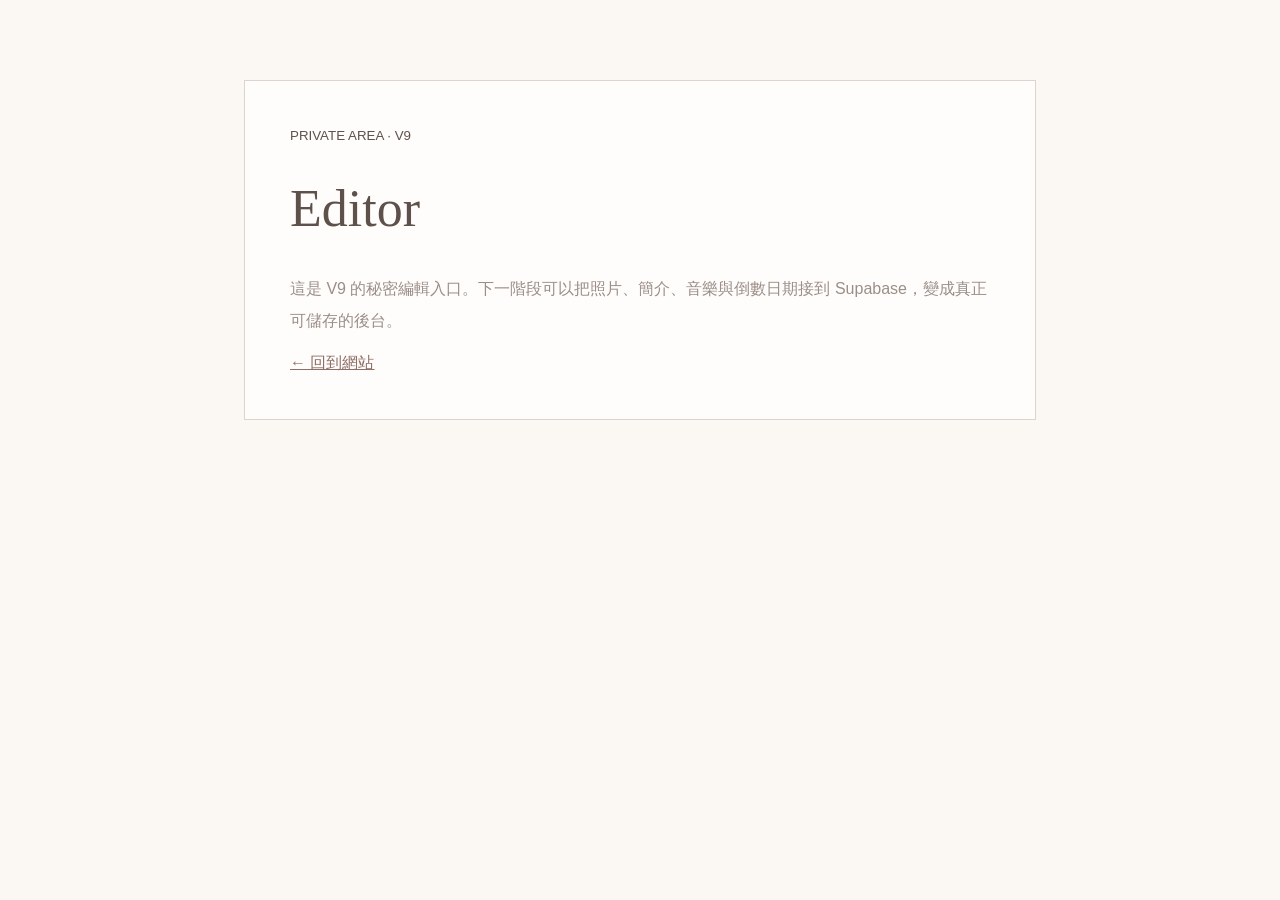
==== admin.html @ 293d7059 "Add files via upload" ====
<!doctype html><html lang="zh-Hant"><meta charset="utf-8"><meta name="viewport" content="width=device-width,initial-scale=1"><title>V9 Editor</title><style>body{margin:0;background:#fbf7f2;color:#5e514c;font-family:Arial,sans-serif}.box{max-width:700px;margin:80px auto;padding:45px;background:#fffdfb;border:1px solid #ded3cd}h1{font:400 52px Georgia}.muted{color:#9b8e88;line-height:2}a{color:#8f6f68}</style><div class="box"><small>PRIVATE AREA · V9</small><h1>Editor</h1><p class="muted">這是 V9 的秘密編輯入口。下一階段可以把照片、簡介、音樂與倒數日期接到 Supabase，變成真正可儲存的後台。</p><a href="index.html">← 回到網站</a></div></html>
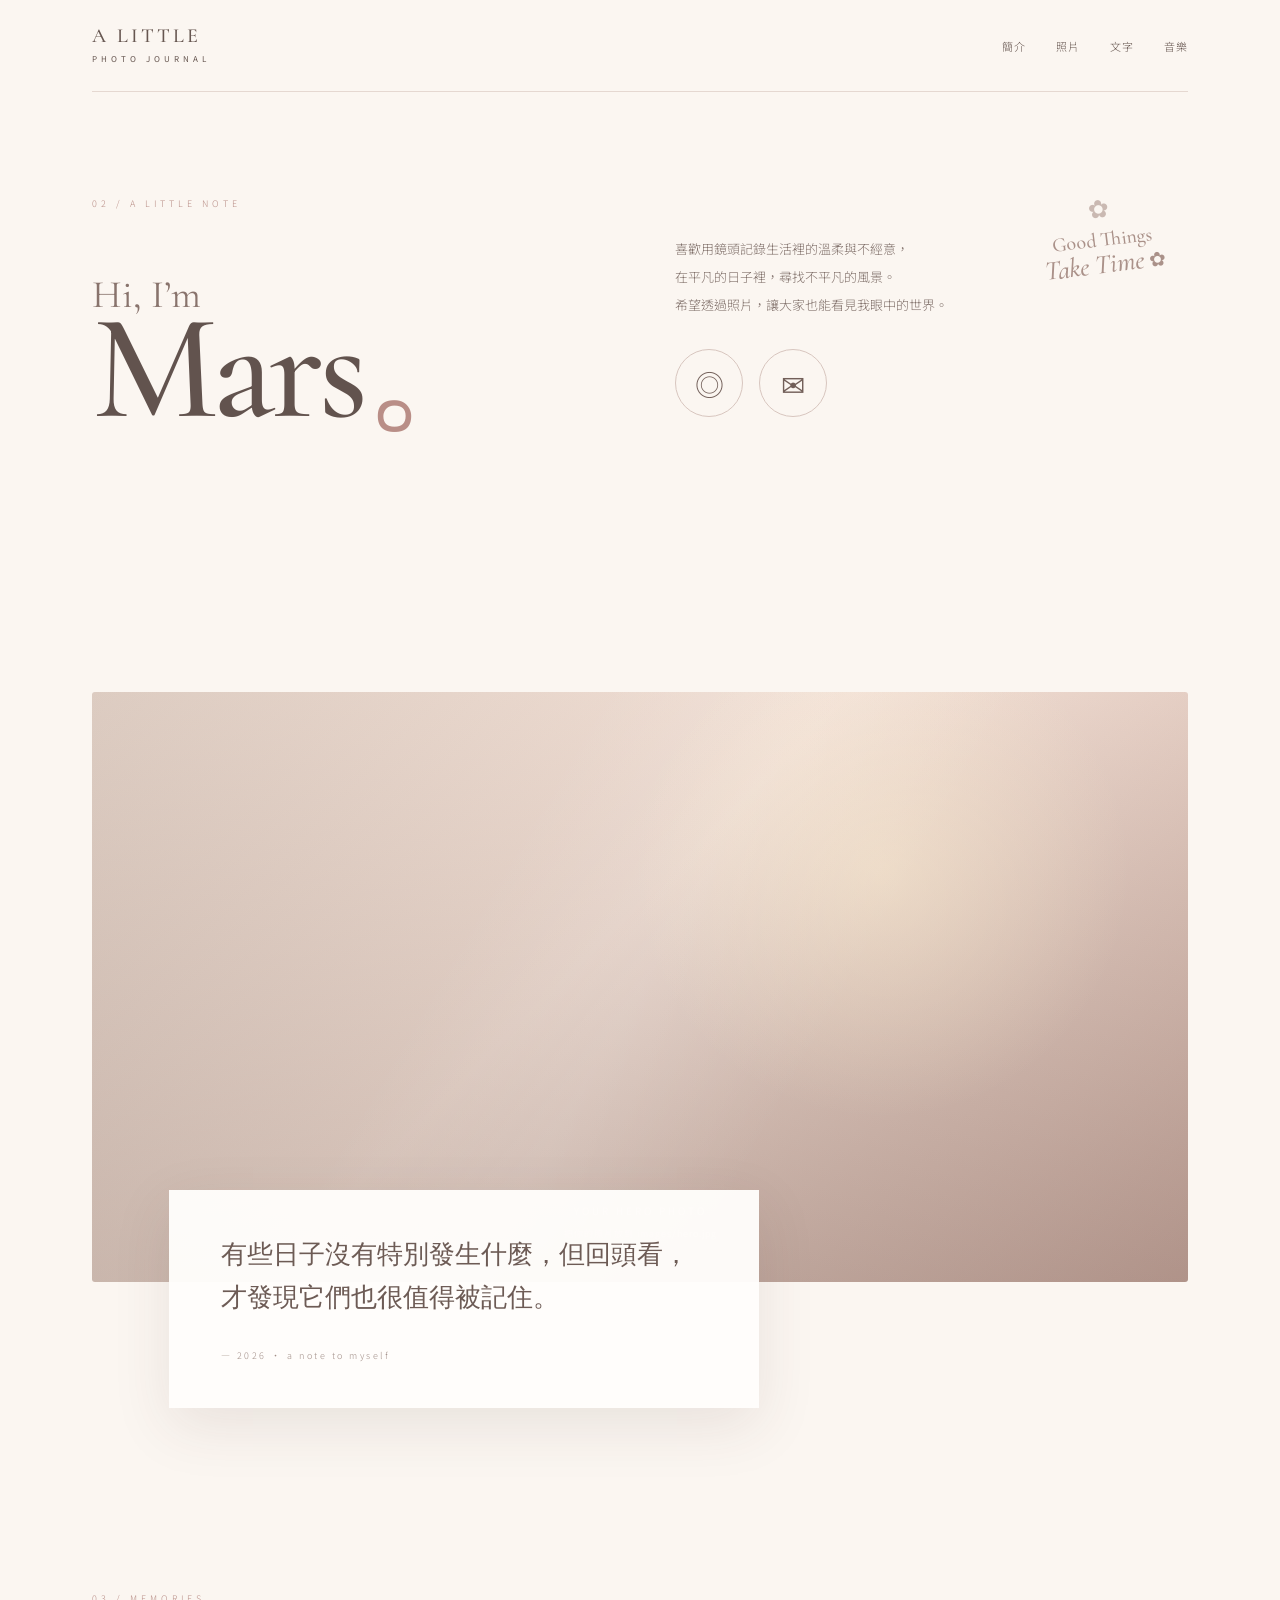
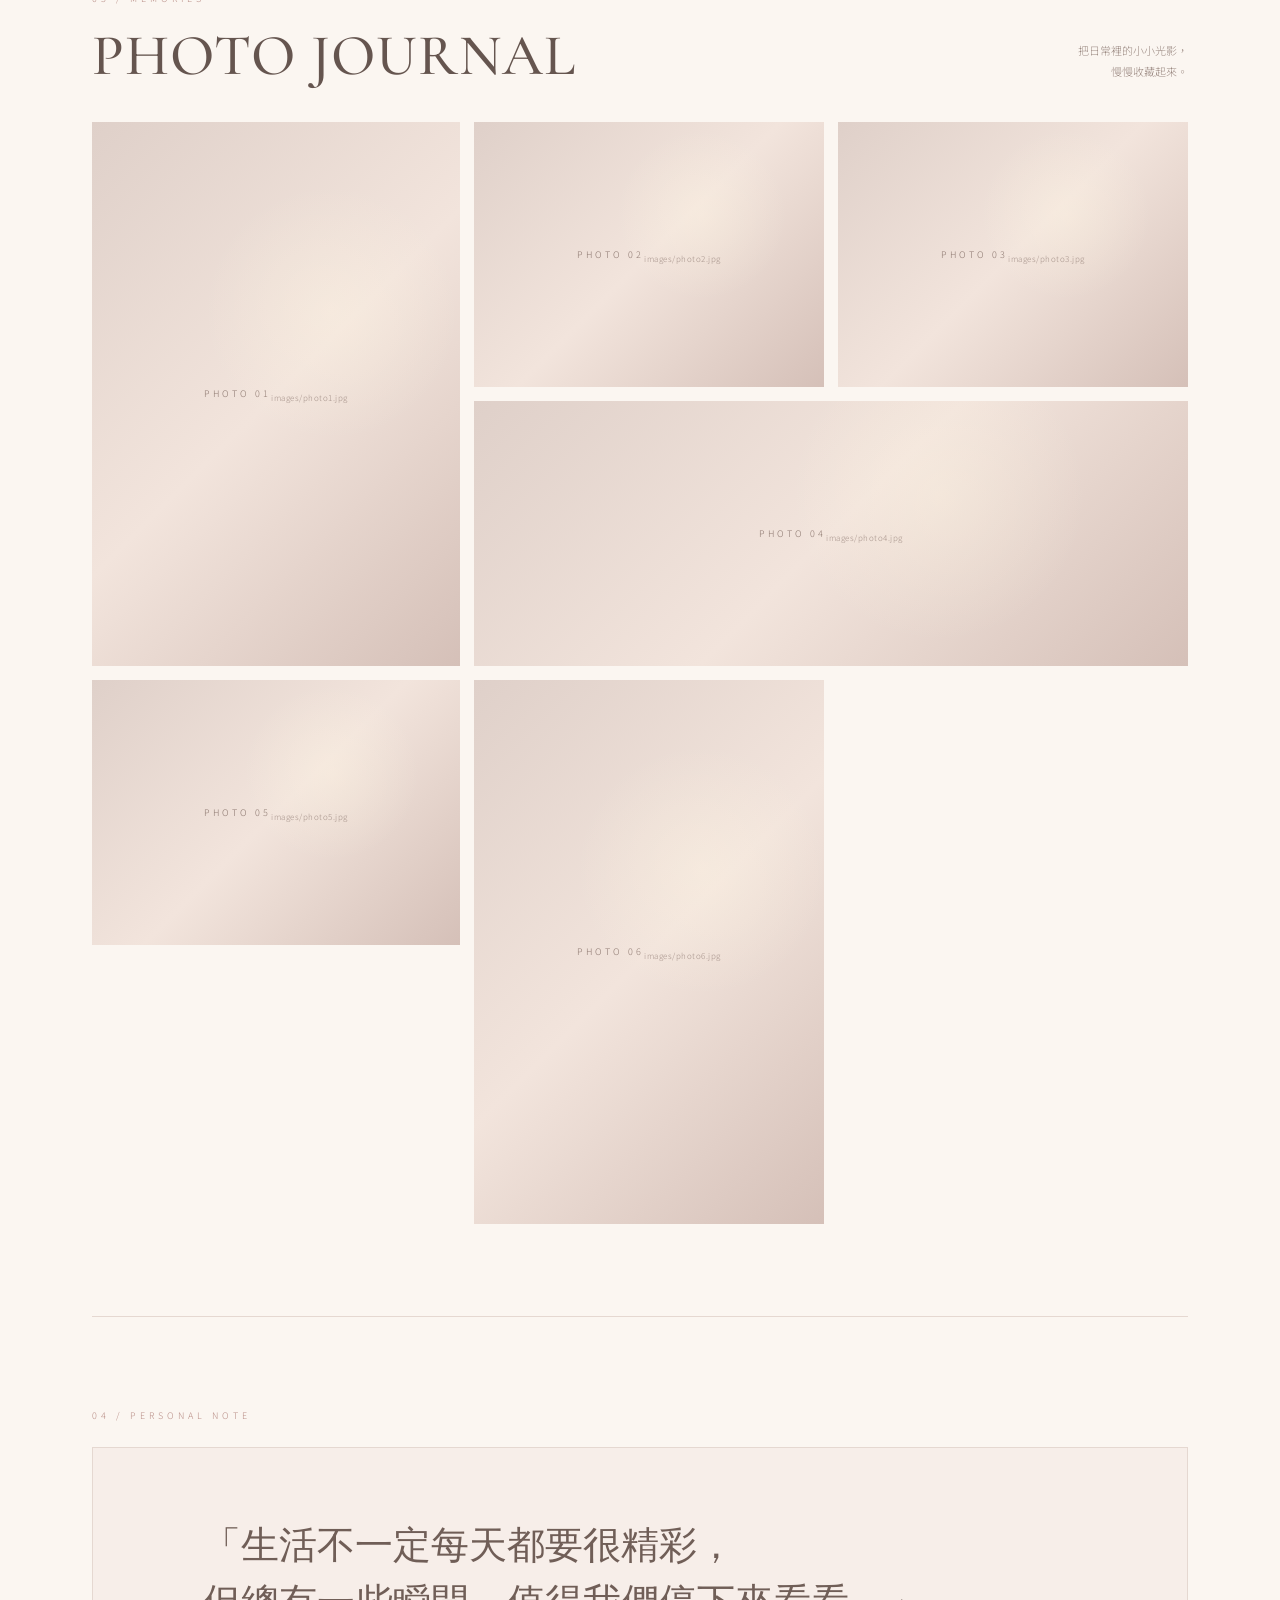
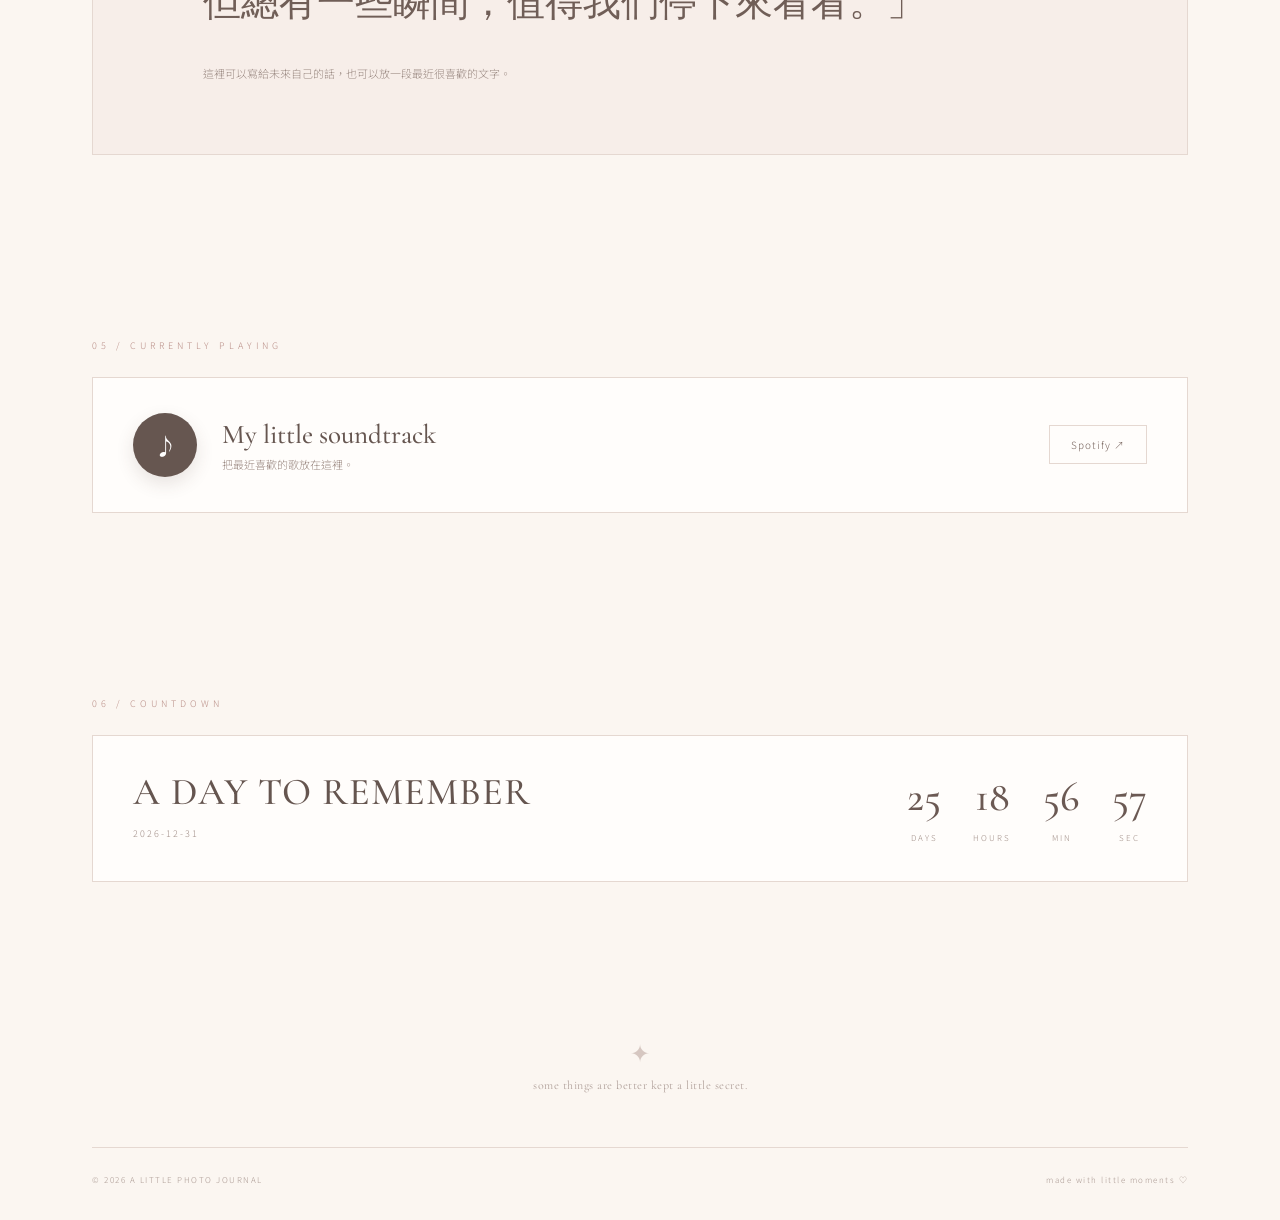
==== commit 2cc209d7: "更新 admin.html" ====
--- a/admin.html
+++ b/admin.html
@@ -1 +1,454 @@
-<!doctype html><html lang="zh-Hant"><meta charset="utf-8"><meta name="viewport" content="width=device-width,initial-scale=1"><title>V9 Editor</title><style>body{margin:0;background:#fbf7f2;color:#5e514c;font-family:Arial,sans-serif}.box{max-width:700px;margin:80px auto;padding:45px;background:#fffdfb;border:1px solid #ded3cd}h1{font:400 52px Georgia}.muted{color:#9b8e88;line-height:2}a{color:#8f6f68}</style><div class="box"><small>PRIVATE AREA · V9</small><h1>Editor</h1><p class="muted">這是 V9 的秘密編輯入口。下一階段可以把照片、簡介、音樂與倒數日期接到 Supabase，變成真正可儲存的後台。</p><a href="index.html">← 回到網站</a></div></html>
+<!doctype html>
+<html lang="zh-Hant">
+<head>
+<meta charset="utf-8">
+<meta name="viewport" content="width=device-width,initial-scale=1">
+<title>V9 Editor</title>
+
+<style>
+@import url('https://fonts.googleapis.com/css2?family=Cormorant+Garamond:wght@400;500;600&family=Noto+Sans+TC:wght@300;400;500&display=swap');
+
+:root{
+  --bg:#fbf7f2;
+  --ink:#5e514c;
+  --rose:#b98e87;
+  --line:#ded3cd;
+  --white:#fffdfb;
+}
+
+*{box-sizing:border-box}
+
+body{
+  margin:0;
+  background:var(--bg);
+  color:var(--ink);
+  font-family:'Noto Sans TC',sans-serif;
+  font-weight:300;
+}
+
+.page{
+  max-width:900px;
+  margin:auto;
+  padding:45px 25px 80px;
+}
+
+.top{
+  display:flex;
+  justify-content:space-between;
+  align-items:center;
+  border-bottom:1px solid var(--line);
+  padding-bottom:25px;
+  margin-bottom:45px;
+}
+
+.brand{
+  font:600 22px/1 'Cormorant Garamond';
+  letter-spacing:3px;
+}
+
+.brand small{
+  font:400 9px 'Noto Sans TC';
+  letter-spacing:3px;
+}
+
+.links{
+  display:flex;
+  gap:12px;
+}
+
+.links a,
+.links button{
+  border:1px solid var(--line);
+  background:var(--white);
+  color:var(--ink);
+  padding:9px 15px;
+  text-decoration:none;
+  cursor:pointer;
+  font-size:11px;
+}
+
+.eyebrow{
+  color:var(--rose);
+  font-size:10px;
+  letter-spacing:3px;
+  margin-bottom:12px;
+}
+
+h1{
+  font:500 58px/.9 'Cormorant Garamond';
+  margin:0 0 12px;
+}
+
+h2{
+  font:500 32px 'Cormorant Garamond';
+  margin:0 0 25px;
+}
+
+.card{
+  background:var(--white);
+  border:1px solid var(--line);
+  padding:30px;
+  margin-bottom:22px;
+}
+
+label{
+  display:block;
+  font-size:11px;
+  letter-spacing:1px;
+  margin:18px 0 7px;
+}
+
+input,
+textarea{
+  width:100%;
+  border:1px solid var(--line);
+  background:#fff;
+  color:var(--ink);
+  padding:12px 14px;
+  font:300 13px 'Noto Sans TC';
+  outline:none;
+}
+
+textarea{
+  min-height:110px;
+  resize:vertical;
+  line-height:1.8;
+}
+
+input:focus,
+textarea:focus{
+  border-color:var(--rose);
+}
+
+.grid{
+  display:grid;
+  grid-template-columns:1fr 1fr;
+  gap:18px;
+}
+
+.photo{
+  border:1px solid var(--line);
+  padding:20px;
+  background:#faf5f0;
+}
+
+.photoTitle{
+  font:500 25px 'Cormorant Garamond';
+}
+
+.save{
+  width:100%;
+  border:0;
+  background:var(--ink);
+  color:white;
+  padding:16px;
+  cursor:pointer;
+  font-size:13px;
+  letter-spacing:2px;
+}
+
+.save:disabled{
+  opacity:.5;
+}
+
+.status{
+  text-align:center;
+  min-height:25px;
+  margin:15px 0;
+  font-size:12px;
+  color:var(--rose);
+}
+
+@media(max-width:650px){
+  .grid{grid-template-columns:1fr}
+  .top{align-items:flex-start;gap:20px}
+  .links{flex-direction:column}
+  h1{font-size:48px}
+}
+</style>
+</head>
+
+<body>
+
+<div class="page">
+
+  <div class="top">
+    <div>
+      <div class="brand">
+        A LITTLE<br>
+        <small>PHOTO JOURNAL · V9 EDITOR</small>
+      </div>
+    </div>
+
+    <div class="links">
+      <a href="index.html">回到網站</a>
+      <button id="logout">登出</button>
+    </div>
+  </div>
+
+  <div class="eyebrow">PRIVATE AREA · V9</div>
+  <h1>Editor</h1>
+
+  <div id="loading" class="status">正在載入資料……</div>
+
+  <section class="card">
+    <div class="eyebrow">01 / PROFILE</div>
+    <h2>簡介</h2>
+
+    <label>名字</label>
+    <input id="name">
+
+    <label>自我介紹</label>
+    <textarea id="intro"></textarea>
+
+    <label>Instagram 網址</label>
+    <input id="instagram_url" placeholder="https://instagram.com/...">
+
+    <label>Email</label>
+    <input id="email" placeholder="you@example.com">
+  </section>
+
+  <section class="card">
+    <div class="eyebrow">02 / HERO</div>
+    <h2>首頁照片與文字</h2>
+
+    <label>Hero 照片網址</label>
+    <input id="hero_image" placeholder="https://...">
+
+    <label>照片文字</label>
+    <textarea id="quote"></textarea>
+
+    <label>照片文字下面的小字</label>
+    <input id="quote_author">
+  </section>
+
+  <section class="card">
+    <div class="eyebrow">03 / PHOTO JOURNAL</div>
+    <h2>照片</h2>
+
+    <div class="grid">
+
+      <div class="photo">
+        <div class="photoTitle">PHOTO 01</div>
+        <label>照片網址</label>
+        <input id="photo1">
+        <label>文字</label>
+        <input id="caption1">
+      </div>
+
+      <div class="photo">
+        <div class="photoTitle">PHOTO 02</div>
+        <label>照片網址</label>
+        <input id="photo2">
+        <label>文字</label>
+        <input id="caption2">
+      </div>
+
+      <div class="photo">
+        <div class="photoTitle">PHOTO 03</div>
+        <label>照片網址</label>
+        <input id="photo3">
+        <label>文字</label>
+        <input id="caption3">
+      </div>
+
+      <div class="photo">
+        <div class="photoTitle">PHOTO 04</div>
+        <label>照片網址</label>
+        <input id="photo4">
+        <label>文字</label>
+        <input id="caption4">
+      </div>
+
+      <div class="photo">
+        <div class="photoTitle">PHOTO 05</div>
+        <label>照片網址</label>
+        <input id="photo5">
+        <label>文字</label>
+        <input id="caption5">
+      </div>
+
+      <div class="photo">
+        <div class="photoTitle">PHOTO 06</div>
+        <label>照片網址</label>
+        <input id="photo6">
+        <label>文字</label>
+        <input id="caption6">
+      </div>
+
+    </div>
+  </section>
+
+  <section class="card">
+    <div class="eyebrow">04 / PERSONAL NOTE</div>
+    <h2>文字</h2>
+
+    <label>主要文字</label>
+    <textarea id="note_text"></textarea>
+
+    <label>小字</label>
+    <textarea id="note_small"></textarea>
+  </section>
+
+  <section class="card">
+    <div class="eyebrow">05 / MUSIC</div>
+    <h2>音樂</h2>
+
+    <label>Spotify 網址</label>
+    <input id="spotify_url">
+  </section>
+
+  <section class="card">
+    <div class="eyebrow">06 / COUNTDOWN</div>
+    <h2>倒數</h2>
+
+    <label>倒數日期</label>
+    <input id="countdown_date" type="date">
+  </section>
+
+  <div class="status" id="status"></div>
+
+  <button class="save" id="save">
+    SAVE CHANGES
+  </button>
+
+</div>
+
+<script>
+const API =
+  'https://roynzxilxumfzzuezelg.supabase.co/functions/v1/admin-api';
+
+const token = sessionStorage.getItem('admin_token');
+
+if (!token) {
+  location.href = 'index.html';
+}
+
+const fields = [
+  'name',
+  'intro',
+  'instagram_url',
+  'email',
+  'hero_image',
+  'quote',
+  'quote_author',
+  'note_text',
+  'note_small',
+  'spotify_url',
+  'countdown_date'
+];
+
+const photoFields = [];
+
+for (let i = 1; i <= 6; i++) {
+  photoFields.push('photo' + i);
+  photoFields.push('caption' + i);
+}
+
+async function api(action, extra = {}) {
+  const response = await fetch(API, {
+    method: 'POST',
+    headers: {
+      'Content-Type': 'application/json'
+    },
+    body: JSON.stringify({
+      action,
+      token,
+      ...extra
+    })
+  });
+
+  const data = await response.json();
+
+  if (!response.ok) {
+    if (response.status === 401) {
+      sessionStorage.removeItem('admin_token');
+      location.href = 'index.html';
+    }
+
+    throw new Error(data.error || 'request failed');
+  }
+
+  return data;
+}
+
+function setValue(id, value) {
+  const el = document.getElementById(id);
+  if (el) el.value = value || '';
+}
+
+function getValue(id) {
+  return document.getElementById(id)?.value || '';
+}
+
+async function load() {
+  try {
+    const result = await api('get');
+    const data = result.content?.data || {};
+
+    fields.forEach(id => {
+      setValue(id, data[id]);
+    });
+
+    for (let i = 1; i <= 6; i++) {
+      setValue('photo' + i, data['photo' + i]);
+      setValue('caption' + i, data['caption' + i]);
+    }
+
+    document.getElementById('loading').textContent = '資料已載入';
+  } catch (error) {
+    console.error(error);
+    document.getElementById('loading').textContent =
+      '載入失敗，請重新登入。';
+  }
+}
+
+document.getElementById('save').onclick = async () => {
+
+  const button = document.getElementById('save');
+  const status = document.getElementById('status');
+
+  button.disabled = true;
+  button.textContent = 'SAVING...';
+  status.textContent = '';
+
+  const content = {};
+
+  fields.forEach(id => {
+    content[id] = getValue(id);
+  });
+
+  for (let i = 1; i <= 6; i++) {
+    content['photo' + i] = getValue('photo' + i);
+    content['caption' + i] = getValue('caption' + i);
+  }
+
+  try {
+    await api('save', { content });
+
+    status.textContent = '✓ 已儲存到 Supabase';
+
+  } catch (error) {
+    console.error(error);
+    status.textContent = '儲存失敗，請稍後再試。';
+
+  } finally {
+    button.disabled = false;
+    button.textContent = 'SAVE CHANGES';
+  }
+};
+
+document.getElementById('logout').onclick = async () => {
+  try {
+    await api('logout');
+  } catch (e) {}
+
+  sessionStorage.removeItem('admin_token');
+  location.href = 'index.html';
+};
+
+load();
+</script>
+
+</body>
+</html>
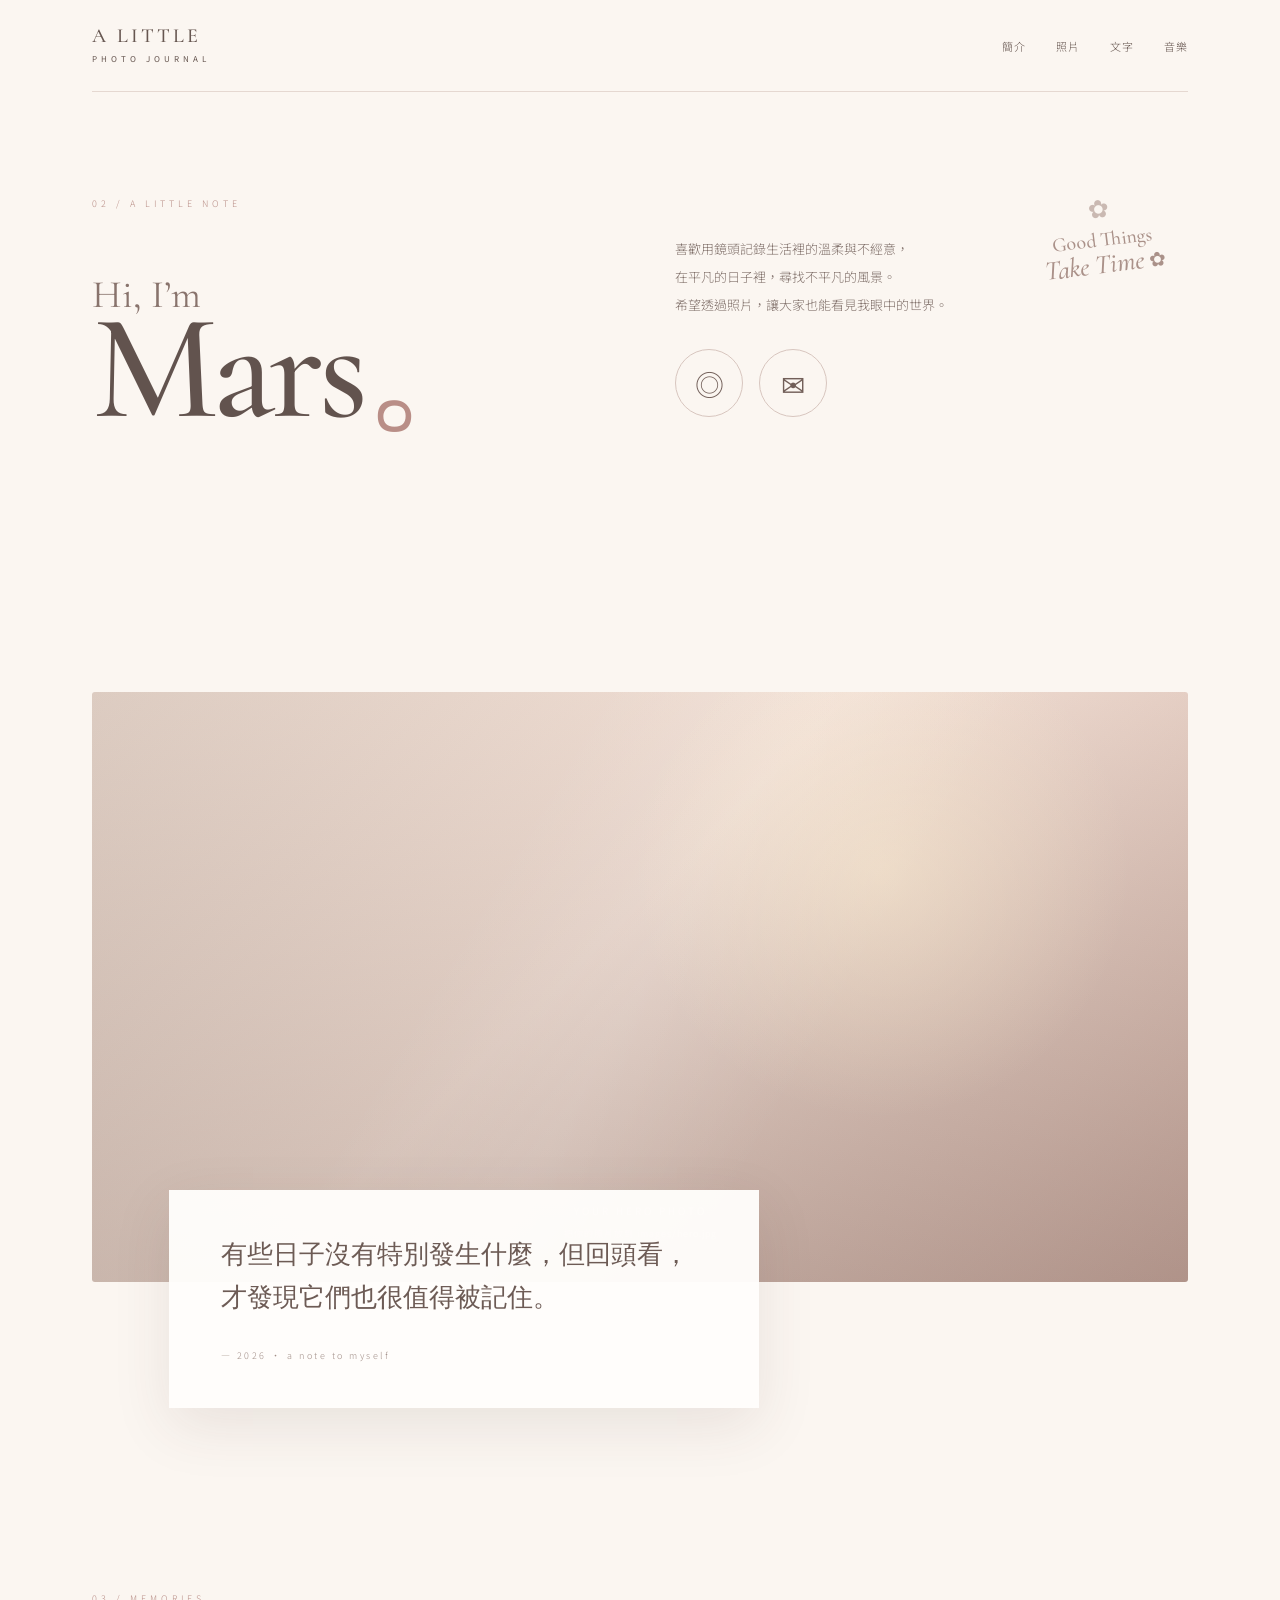
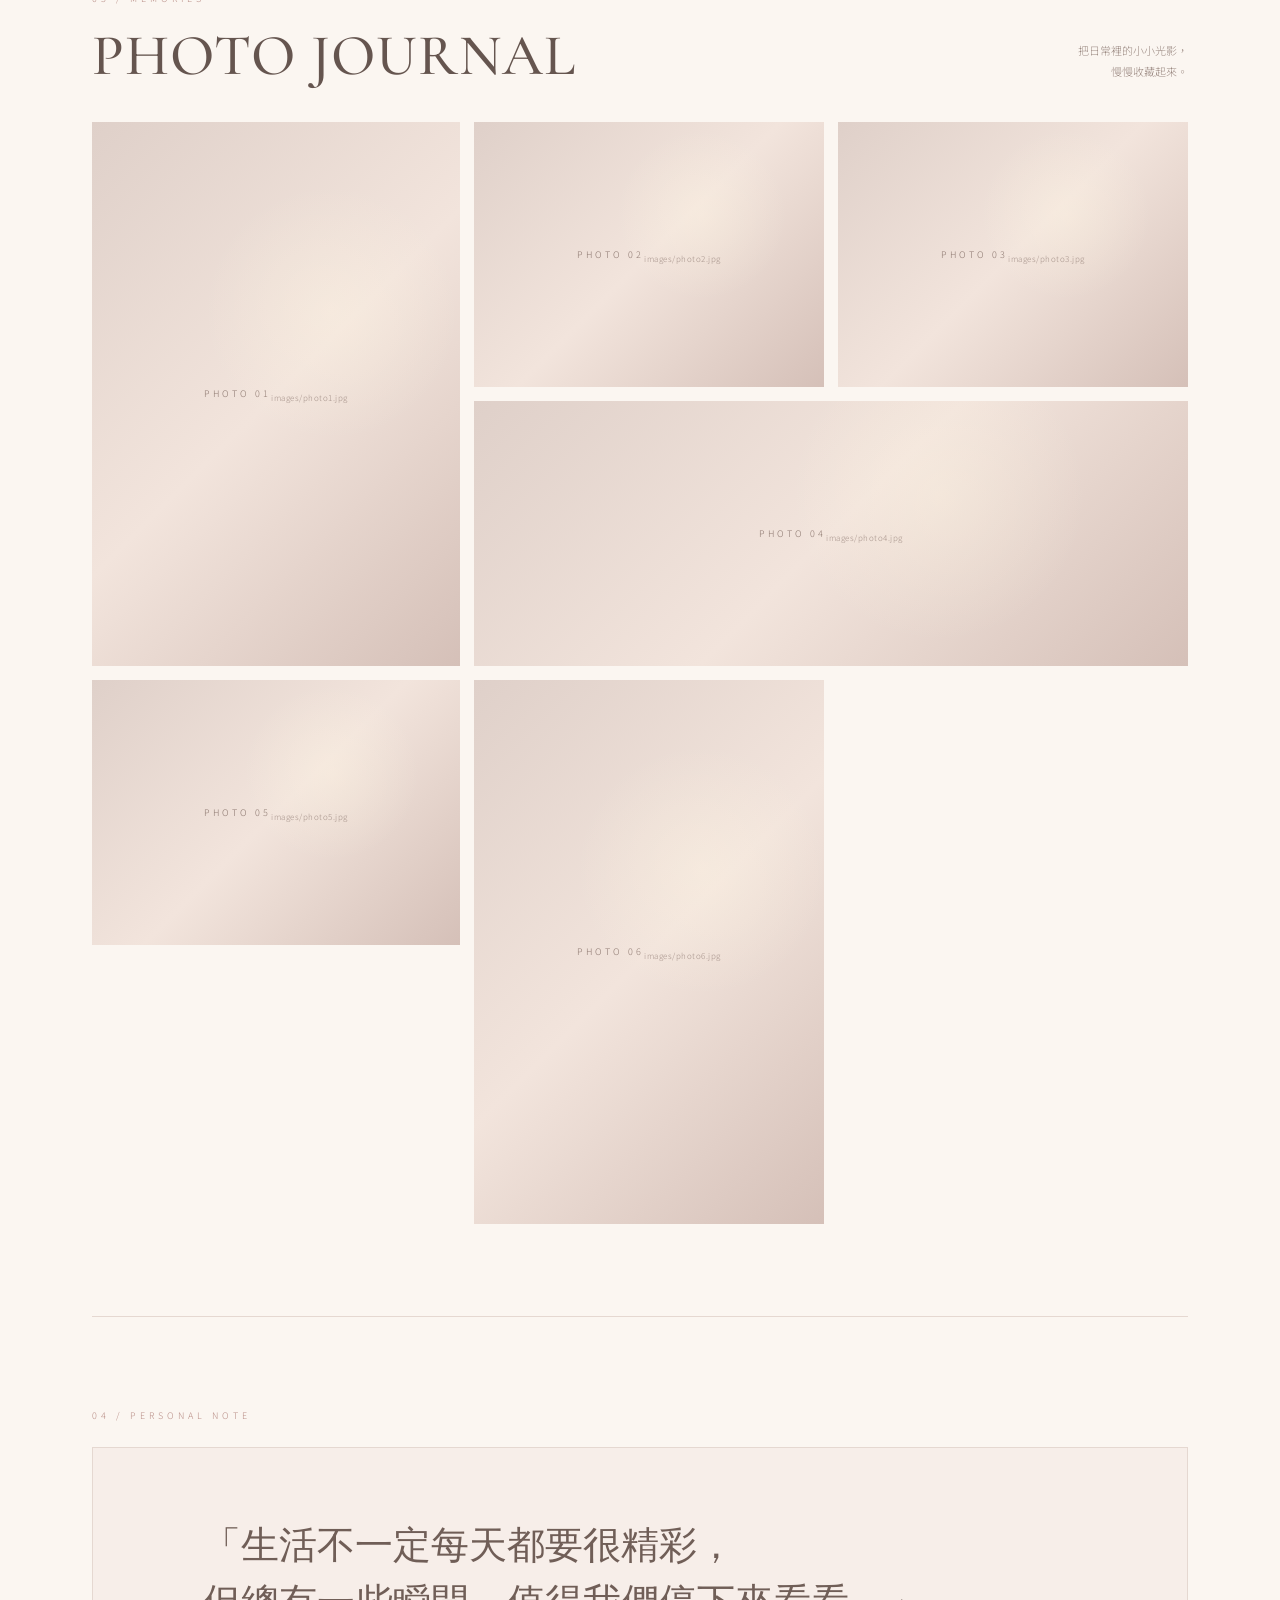
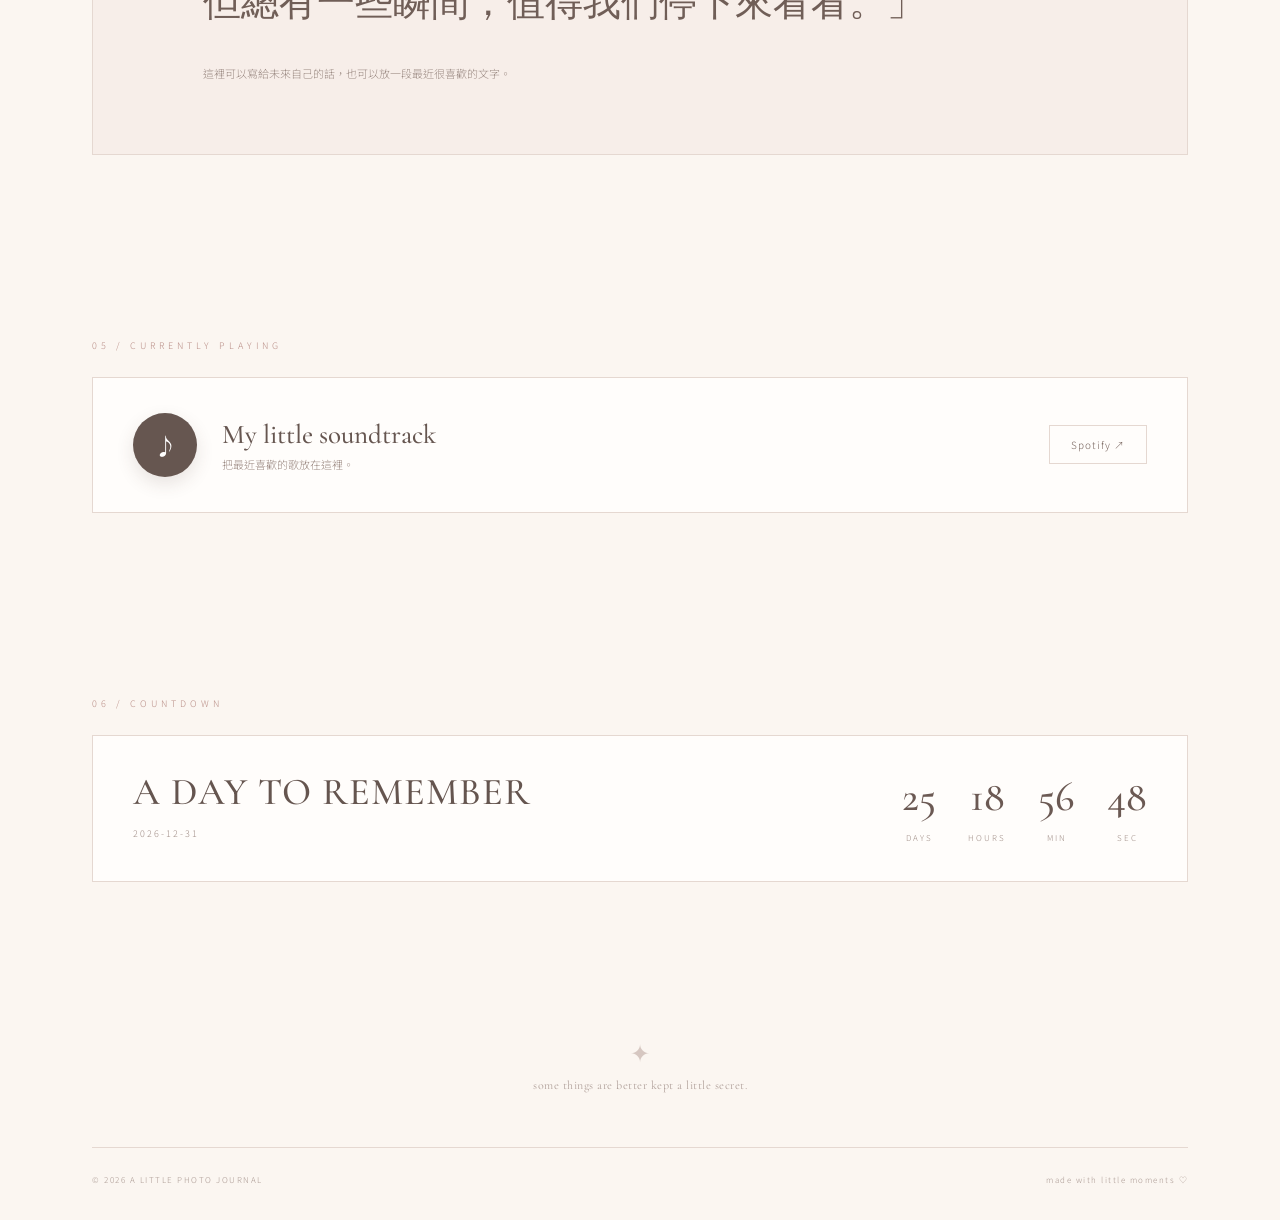
==== commit fc82cebe: "更新 admin.html" ====
--- a/admin.html
+++ b/admin.html
@@ -1,12 +1,23 @@
 <!doctype html>
+
 <html lang="zh-Hant">
+
 <head>
+
 <meta charset="utf-8">
-<meta name="viewport" content="width=device-width,initial-scale=1">
-<title>V9 Editor</title>
+
+<meta
+  name="viewport"
+  content="width=device-width,initial-scale=1"
+>
+
+<title>V9 Editor · A Little Photo Journal</title>
 
 <style>
-@import url('https://fonts.googleapis.com/css2?family=Cormorant+Garamond:wght@400;500;600&family=Noto+Sans+TC:wght@300;400;500&display=swap');
+
+@import url(
+  'https://fonts.googleapis.com/css2?family=Cormorant+Garamond:wght@400;500;600&family=Noto+Sans+TC:wght@300;400;500&display=swap'
+);
 
 :root{
   --bg:#fbf7f2;
@@ -14,9 +25,17 @@
   --rose:#b98e87;
   --line:#ded3cd;
   --white:#fffdfb;
-}
-
-*{box-sizing:border-box}
+  --soft:#f6eee9;
+  --danger:#b56f69;
+}
+
+*{
+  box-sizing:border-box;
+}
+
+html{
+  scroll-behavior:smooth;
+}
 
 body{
   margin:0;
@@ -29,300 +48,577 @@
 .page{
   max-width:900px;
   margin:auto;
-  padding:45px 25px 80px;
-}
-
-.top{
+  padding:0 25px 80px;
+}
+
+header{
+  min-height:100px;
+  border-bottom:1px solid var(--line);
   display:flex;
+  align-items:center;
   justify-content:space-between;
-  align-items:center;
-  border-bottom:1px solid var(--line);
-  padding-bottom:25px;
-  margin-bottom:45px;
 }
 
 .brand{
-  font:600 22px/1 'Cormorant Garamond';
-  letter-spacing:3px;
+  font:600 18px/1 'Cormorant Garamond';
+  letter-spacing:2px;
 }
 
 .brand small{
+  display:block;
+  margin-top:7px;
   font:400 9px 'Noto Sans TC';
   letter-spacing:3px;
 }
 
-.links{
-  display:flex;
-  gap:12px;
-}
-
-.links a,
-.links button{
-  border:1px solid var(--line);
-  background:var(--white);
+.back{
   color:var(--ink);
-  padding:9px 15px;
   text-decoration:none;
-  cursor:pointer;
   font-size:11px;
+  border-bottom:1px solid var(--line);
+  padding-bottom:4px;
+}
+
+.hero{
+  padding:75px 0 45px;
 }
 
 .eyebrow{
-  color:var(--rose);
   font-size:10px;
   letter-spacing:3px;
-  margin-bottom:12px;
+  color:var(--rose);
+  margin-bottom:18px;
 }
 
 h1{
-  font:500 58px/.9 'Cormorant Garamond';
-  margin:0 0 12px;
-}
-
-h2{
-  font:500 32px 'Cormorant Garamond';
-  margin:0 0 25px;
-}
-
-.card{
+  margin:0;
+  font:500 clamp(52px,9vw,90px)/.9 'Cormorant Garamond';
+  letter-spacing:-2px;
+}
+
+.subtitle{
+  margin-top:18px;
+  color:#9b8e88;
+  font-size:12px;
+  line-height:2;
+}
+
+.status{
+  margin:30px 0;
+  padding:15px 18px;
+  background:var(--soft);
+  border:1px solid var(--line);
+  font-size:11px;
+}
+
+.status strong{
+  color:var(--rose);
+}
+
+.editor{
+  display:none;
+}
+
+.editor.show{
+  display:block;
+}
+
+.section{
+  margin:35px 0;
+  padding:30px;
   background:var(--white);
   border:1px solid var(--line);
-  padding:30px;
-  margin-bottom:22px;
-}
-
-label{
+}
+
+.section h2{
+  margin:0 0 25px;
+  font:500 34px 'Cormorant Garamond';
+}
+
+.field{
+  margin-bottom:20px;
+}
+
+.field label{
   display:block;
-  font-size:11px;
-  letter-spacing:1px;
-  margin:18px 0 7px;
-}
-
-input,
-textarea{
+  margin-bottom:8px;
+  font-size:10px;
+  letter-spacing:1.5px;
+  color:#9b8e88;
+}
+
+.field input,
+.field textarea{
   width:100%;
   border:1px solid var(--line);
   background:#fff;
   color:var(--ink);
-  padding:12px 14px;
+  padding:13px 14px;
   font:300 13px 'Noto Sans TC';
   outline:none;
-}
-
-textarea{
-  min-height:110px;
+  border-radius:0;
+}
+
+.field textarea{
+  min-height:120px;
   resize:vertical;
   line-height:1.8;
 }
 
-input:focus,
-textarea:focus{
+.field input:focus,
+.field textarea:focus{
   border-color:var(--rose);
 }
 
-.grid{
-  display:grid;
-  grid-template-columns:1fr 1fr;
-  gap:18px;
-}
-
-.photo{
-  border:1px solid var(--line);
-  padding:20px;
-  background:#faf5f0;
-}
-
-.photoTitle{
-  font:500 25px 'Cormorant Garamond';
+.buttons{
+  display:flex;
+  gap:12px;
+  margin-top:25px;
+}
+
+button{
+  font-family:'Noto Sans TC',sans-serif;
+  cursor:pointer;
 }
 
 .save{
-  width:100%;
   border:0;
   background:var(--ink);
   color:white;
-  padding:16px;
-  cursor:pointer;
-  font-size:13px;
-  letter-spacing:2px;
-}
-
-.save:disabled{
-  opacity:.5;
-}
-
-.status{
+  padding:13px 28px;
+  font-size:11px;
+  letter-spacing:1px;
+}
+
+.logout{
+  border:1px solid var(--line);
+  background:transparent;
+  color:var(--ink);
+  padding:13px 24px;
+  font-size:11px;
+}
+
+.message{
+  min-height:22px;
+  margin-top:15px;
+  font-size:11px;
+}
+
+.success{
+  color:#788a75;
+}
+
+.error{
+  color:var(--danger);
+}
+
+.loading{
+  padding:35px 0;
   text-align:center;
-  min-height:25px;
-  margin:15px 0;
-  font-size:12px;
-  color:var(--rose);
-}
-
-@media(max-width:650px){
-  .grid{grid-template-columns:1fr}
-  .top{align-items:flex-start;gap:20px}
-  .links{flex-direction:column}
-  h1{font-size:48px}
-}
+  color:#9b8e88;
+  font-size:11px;
+}
+
+footer{
+  border-top:1px solid var(--line);
+  padding-top:25px;
+  margin-top:60px;
+  color:#aaa;
+  font-size:9px;
+  letter-spacing:1px;
+  text-align:center;
+}
+
+@media(max-width:600px){
+
+  .page{
+    padding:0 18px 60px;
+  }
+
+  header{
+    min-height:80px;
+  }
+
+  .hero{
+    padding:55px 0 30px;
+  }
+
+  .section{
+    padding:22px;
+  }
+
+  .buttons{
+    flex-direction:column;
+  }
+
+  .save,
+  .logout{
+    width:100%;
+  }
+
+}
+
 </style>
+
 </head>
 
+
 <body>
 
 <div class="page">
 
-  <div class="top">
-    <div>
-      <div class="brand">
-        A LITTLE<br>
-        <small>PHOTO JOURNAL · V9 EDITOR</small>
-      </div>
-    </div>
-
-    <div class="links">
-      <a href="index.html">回到網站</a>
-      <button id="logout">登出</button>
-    </div>
-  </div>
-
-  <div class="eyebrow">PRIVATE AREA · V9</div>
-  <h1>Editor</h1>
-
-  <div id="loading" class="status">正在載入資料……</div>
-
-  <section class="card">
-    <div class="eyebrow">01 / PROFILE</div>
-    <h2>簡介</h2>
-
-    <label>名字</label>
-    <input id="name">
-
-    <label>自我介紹</label>
-    <textarea id="intro"></textarea>
-
-    <label>Instagram 網址</label>
-    <input id="instagram_url" placeholder="https://instagram.com/...">
-
-    <label>Email</label>
-    <input id="email" placeholder="you@example.com">
-  </section>
-
-  <section class="card">
-    <div class="eyebrow">02 / HERO</div>
-    <h2>首頁照片與文字</h2>
-
-    <label>Hero 照片網址</label>
-    <input id="hero_image" placeholder="https://...">
-
-    <label>照片文字</label>
-    <textarea id="quote"></textarea>
-
-    <label>照片文字下面的小字</label>
-    <input id="quote_author">
-  </section>
-
-  <section class="card">
-    <div class="eyebrow">03 / PHOTO JOURNAL</div>
-    <h2>照片</h2>
-
-    <div class="grid">
-
-      <div class="photo">
-        <div class="photoTitle">PHOTO 01</div>
-        <label>照片網址</label>
-        <input id="photo1">
-        <label>文字</label>
-        <input id="caption1">
-      </div>
-
-      <div class="photo">
-        <div class="photoTitle">PHOTO 02</div>
-        <label>照片網址</label>
-        <input id="photo2">
-        <label>文字</label>
-        <input id="caption2">
-      </div>
-
-      <div class="photo">
-        <div class="photoTitle">PHOTO 03</div>
-        <label>照片網址</label>
-        <input id="photo3">
-        <label>文字</label>
-        <input id="caption3">
-      </div>
-
-      <div class="photo">
-        <div class="photoTitle">PHOTO 04</div>
-        <label>照片網址</label>
-        <input id="photo4">
-        <label>文字</label>
-        <input id="caption4">
-      </div>
-
-      <div class="photo">
-        <div class="photoTitle">PHOTO 05</div>
-        <label>照片網址</label>
-        <input id="photo5">
-        <label>文字</label>
-        <input id="caption5">
-      </div>
-
-      <div class="photo">
-        <div class="photoTitle">PHOTO 06</div>
-        <label>照片網址</label>
-        <input id="photo6">
-        <label>文字</label>
-        <input id="caption6">
-      </div>
-
-    </div>
-  </section>
-
-  <section class="card">
-    <div class="eyebrow">04 / PERSONAL NOTE</div>
-    <h2>文字</h2>
-
-    <label>主要文字</label>
-    <textarea id="note_text"></textarea>
-
-    <label>小字</label>
-    <textarea id="note_small"></textarea>
-  </section>
-
-  <section class="card">
-    <div class="eyebrow">05 / MUSIC</div>
-    <h2>音樂</h2>
-
-    <label>Spotify 網址</label>
-    <input id="spotify_url">
-  </section>
-
-  <section class="card">
-    <div class="eyebrow">06 / COUNTDOWN</div>
-    <h2>倒數</h2>
-
-    <label>倒數日期</label>
-    <input id="countdown_date" type="date">
-  </section>
-
-  <div class="status" id="status"></div>
-
-  <button class="save" id="save">
-    SAVE CHANGES
-  </button>
-
+<header>
+
+  <div class="brand">
+    A LITTLE
+    <small>PHOTO JOURNAL · V9 EDITOR</small>
+  </div>
+
+  <a class="back" href="index.html">
+    ← 回到網站
+  </a>
+
+</header>
+
+
+<section class="hero">
+
+  <div class="eyebrow">
+    PRIVATE AREA · V9
+  </div>
+
+  <h1>Editor.</h1>
+
+  <p class="subtitle">
+    在這裡更新你的照片日誌、簡介、文字、音樂與倒數日期。
+    <br>
+    儲存後會同步到 Supabase。
+  </p>
+
+</section>
+
+
+<div id="status" class="status">
+  <strong>正在確認登入狀態...</strong>
 </div>
 
+
+<div id="loading" class="loading">
+  載入中...
+</div>
+
+
+<main id="editor" class="editor">
+
+
+<!-- =====================================
+     ABOUT
+===================================== -->
+
+<section class="section">
+
+  <div class="eyebrow">
+    01 / ABOUT
+  </div>
+
+  <h2>About me</h2>
+
+
+  <div class="field">
+
+    <label>NAME</label>
+
+    <input
+      id="name"
+      type="text"
+      placeholder="你的名字"
+    >
+
+  </div>
+
+
+  <div class="field">
+
+    <label>INTRO</label>
+
+    <textarea
+      id="intro"
+      placeholder="寫一段關於自己的介紹..."
+    ></textarea>
+
+  </div>
+
+
+  <div class="field">
+
+    <label>INSTAGRAM URL</label>
+
+    <input
+      id="instagram_url"
+      type="url"
+      placeholder="https://instagram.com/..."
+    >
+
+  </div>
+
+
+  <div class="field">
+
+    <label>EMAIL</label>
+
+    <input
+      id="email"
+      type="email"
+      placeholder="your@email.com"
+    >
+
+  </div>
+
+</section>
+
+
+<!-- =====================================
+     HERO
+===================================== -->
+
+<section class="section">
+
+  <div class="eyebrow">
+    02 / HERO
+  </div>
+
+  <h2>Hero photo</h2>
+
+
+  <div class="field">
+
+    <label>HERO IMAGE URL</label>
+
+    <input
+      id="hero_image"
+      type="url"
+      placeholder="照片網址"
+    >
+
+  </div>
+
+
+  <div class="field">
+
+    <label>QUOTE</label>
+
+    <textarea
+      id="quote"
+      placeholder="有些日子沒有特別發生什麼..."
+    ></textarea>
+
+  </div>
+
+
+  <div class="field">
+
+    <label>QUOTE AUTHOR</label>
+
+    <input
+      id="quote_author"
+      type="text"
+      placeholder="— 2026 · a note to myself"
+    >
+
+  </div>
+
+</section>
+
+
+<!-- =====================================
+     NOTE
+===================================== -->
+
+<section class="section">
+
+  <div class="eyebrow">
+    03 / PERSONAL NOTE
+  </div>
+
+  <h2>My words</h2>
+
+
+  <div class="field">
+
+    <label>NOTE TEXT</label>
+
+    <textarea
+      id="note_text"
+      placeholder="寫給未來自己的話..."
+    ></textarea>
+
+  </div>
+
+
+  <div class="field">
+
+    <label>SMALL TEXT</label>
+
+    <textarea
+      id="note_small"
+      placeholder="補充文字..."
+    ></textarea>
+
+  </div>
+
+</section>
+
+
+<!-- =====================================
+     MUSIC
+===================================== -->
+
+<section class="section">
+
+  <div class="eyebrow">
+    04 / MUSIC
+  </div>
+
+  <h2>Currently playing</h2>
+
+
+  <div class="field">
+
+    <label>SPOTIFY URL</label>
+
+    <input
+      id="spotify_url"
+      type="url"
+      placeholder="Spotify 歌曲或播放清單網址"
+    >
+
+  </div>
+
+</section>
+
+
+<!-- =====================================
+     COUNTDOWN
+===================================== -->
+
+<section class="section">
+
+  <div class="eyebrow">
+    05 / COUNTDOWN
+  </div>
+
+  <h2>A day to remember</h2>
+
+
+  <div class="field">
+
+    <label>COUNTDOWN DATE</label>
+
+    <input
+      id="countdown_date"
+      type="datetime-local"
+    >
+
+  </div>
+
+</section>
+
+
+<!-- =====================================
+     SAVE
+===================================== -->
+
+<section class="section">
+
+  <div class="eyebrow">
+    06 / SAVE
+  </div>
+
+  <h2>Save changes</h2>
+
+  <p class="subtitle">
+    修改完成後按下儲存，資料會送到 Supabase。
+  </p>
+
+
+  <div class="buttons">
+
+    <button
+      id="saveBtn"
+      class="save"
+    >
+      SAVE CHANGES
+    </button>
+
+
+    <button
+      id="logoutBtn"
+      class="logout"
+    >
+      LOG OUT
+    </button>
+
+  </div>
+
+
+  <div
+    id="message"
+    class="message"
+  ></div>
+
+</section>
+
+
+</main>
+
+
+<footer>
+  A LITTLE PHOTO JOURNAL · PRIVATE EDITOR
+</footer>
+
+
+</div>
+
+
 <script>
-const API =
-  'https://roynzxilxumfzzuezelg.supabase.co/functions/v1/admin-api';
-
-const token = sessionStorage.getItem('admin_token');
-
-if (!token) {
-  location.href = 'index.html';
-}
+
+/* =========================================
+   SUPABASE ADMIN API
+========================================= */
+
+const SUPABASE_URL =
+  'https://roynzxilxumfzzuezelg.supabase.co';
+
+const ADMIN_API =
+  `${SUPABASE_URL}/functions/v1/admin-api`;
+
+
+/* =========================================
+   ELEMENTS
+========================================= */
+
+const statusBox =
+  document.getElementById('status');
+
+const loading =
+  document.getElementById('loading');
+
+const editor =
+  document.getElementById('editor');
+
+const saveBtn =
+  document.getElementById('saveBtn');
+
+const logoutBtn =
+  document.getElementById('logoutBtn');
+
+const message =
+  document.getElementById('message');
+
+
+/* =========================================
+   FIELD LIST
+========================================= */
 
 const fields = [
   'name',
@@ -338,117 +634,339 @@
   'countdown_date'
 ];
 
-const photoFields = [];
-
-for (let i = 1; i <= 6; i++) {
-  photoFields.push('photo' + i);
-  photoFields.push('caption' + i);
-}
+
+/* =========================================
+   GET TOKEN
+========================================= */
+
+function getToken() {
+
+  return sessionStorage.getItem(
+    'admin_token'
+  );
+
+}
+
+
+/* =========================================
+   API REQUEST
+========================================= */
 
 async function api(action, extra = {}) {
-  const response = await fetch(API, {
-    method: 'POST',
-    headers: {
-      'Content-Type': 'application/json'
-    },
-    body: JSON.stringify({
-      action,
-      token,
-      ...extra
-    })
+
+  const token = getToken();
+
+  const body = {
+    action,
+    token,
+    ...extra
+  };
+
+  const response = await fetch(
+    ADMIN_API,
+    {
+      method:'POST',
+      headers:{
+        'Content-Type':'application/json'
+      },
+      body:JSON.stringify(body)
+    }
+  );
+
+  let result = null;
+
+  try {
+    result = await response.json();
+  } catch {
+    result = null;
+  }
+
+  return {
+    response,
+    result
+  };
+
+}
+
+
+/* =========================================
+   REDIRECT TO HOME
+========================================= */
+
+function kickOut() {
+
+  sessionStorage.removeItem(
+    'admin_token'
+  );
+
+  sessionStorage.removeItem(
+    'admin_expires_at'
+  );
+
+  window.location.href =
+    'index.html';
+
+}
+
+
+/* =========================================
+   LOAD CONTENT
+========================================= */
+
+async function loadContent() {
+
+  const token = getToken();
+
+  if (!token) {
+
+    statusBox.innerHTML =
+      '<strong>尚未登入。</strong> 正在返回網站...';
+
+    setTimeout(() => {
+      window.location.href = 'index.html';
+    }, 1000);
+
+    return;
+  }
+
+
+  try {
+
+    const {
+      response,
+      result
+    } = await api('get');
+
+
+    if (
+      response.status === 401 ||
+      result?.error === 'unauthorized'
+    ) {
+
+      statusBox.innerHTML =
+        '<strong>登入已失效。</strong> 請重新登入。';
+
+      setTimeout(kickOut, 1200);
+
+      return;
+    }
+
+
+    if (!response.ok || result?.ok !== true) {
+
+      statusBox.innerHTML =
+        '<strong>載入失敗。</strong> ' +
+        (result?.error || 'unknown error');
+
+      loading.style.display = 'none';
+
+      return;
+    }
+
+
+    /* 填入資料 */
+
+    const content =
+      result.content || {};
+
+
+    fields.forEach(key => {
+
+      const element =
+        document.getElementById(key);
+
+      if (!element) return;
+
+      element.value =
+        content[key] ?? '';
+
+    });
+
+
+    statusBox.innerHTML =
+      '<strong>✓ 已登入</strong>　資料已從 Supabase 載入。';
+
+    loading.style.display =
+      'none';
+
+    editor.classList.add('show');
+
+
+  } catch(error) {
+
+    console.error(error);
+
+    statusBox.innerHTML =
+      '<strong>連線失敗。</strong> 請確認網路。';
+
+    loading.style.display =
+      'none';
+
+  }
+
+}
+
+
+/* =========================================
+   SAVE
+========================================= */
+
+async function saveContent() {
+
+  saveBtn.disabled = true;
+
+  saveBtn.textContent =
+    'SAVING...';
+
+  message.textContent =
+    '';
+
+  message.className =
+    'message';
+
+
+  const content = {};
+
+
+  fields.forEach(key => {
+
+    const element =
+      document.getElementById(key);
+
+    if (element) {
+      content[key] =
+        element.value;
+    }
+
   });
 
-  const data = await response.json();
-
-  if (!response.ok) {
-    if (response.status === 401) {
-      sessionStorage.removeItem('admin_token');
-      location.href = 'index.html';
+
+  try {
+
+    const {
+      response,
+      result
+    } = await api(
+      'save',
+      { content }
+    );
+
+
+    if (
+      response.status === 401 ||
+      result?.error === 'unauthorized'
+    ) {
+
+      message.textContent =
+        '登入已失效，請重新登入。';
+
+      message.className =
+        'message error';
+
+      setTimeout(kickOut, 1200);
+
+      return;
     }
 
-    throw new Error(data.error || 'request failed');
-  }
-
-  return data;
-}
-
-function setValue(id, value) {
-  const el = document.getElementById(id);
-  if (el) el.value = value || '';
-}
-
-function getValue(id) {
-  return document.getElementById(id)?.value || '';
-}
-
-async function load() {
-  try {
-    const result = await api('get');
-    const data = result.content?.data || {};
-
-    fields.forEach(id => {
-      setValue(id, data[id]);
-    });
-
-    for (let i = 1; i <= 6; i++) {
-      setValue('photo' + i, data['photo' + i]);
-      setValue('caption' + i, data['caption' + i]);
+
+    if (!response.ok || result?.ok !== true) {
+
+      message.textContent =
+        '儲存失敗：' +
+        (result?.error || 'unknown error');
+
+      message.className =
+        'message error';
+
+      return;
     }
 
-    document.getElementById('loading').textContent = '資料已載入';
-  } catch (error) {
+
+    message.textContent =
+      '✓ 已成功儲存到 Supabase。';
+
+    message.className =
+      'message success';
+
+
+  } catch(error) {
+
     console.error(error);
-    document.getElementById('loading').textContent =
-      '載入失敗，請重新登入。';
-  }
-}
-
-document.getElementById('save').onclick = async () => {
-
-  const button = document.getElementById('save');
-  const status = document.getElementById('status');
-
-  button.disabled = true;
-  button.textContent = 'SAVING...';
-  status.textContent = '';
-
-  const content = {};
-
-  fields.forEach(id => {
-    content[id] = getValue(id);
-  });
-
-  for (let i = 1; i <= 6; i++) {
-    content['photo' + i] = getValue('photo' + i);
-    content['caption' + i] = getValue('caption' + i);
-  }
-
-  try {
-    await api('save', { content });
-
-    status.textContent = '✓ 已儲存到 Supabase';
-
-  } catch (error) {
-    console.error(error);
-    status.textContent = '儲存失敗，請稍後再試。';
+
+    message.textContent =
+      '連線失敗，沒有完成儲存。';
+
+    message.className =
+      'message error';
 
   } finally {
-    button.disabled = false;
-    button.textContent = 'SAVE CHANGES';
-  }
-};
-
-document.getElementById('logout').onclick = async () => {
-  try {
-    await api('logout');
-  } catch (e) {}
-
-  sessionStorage.removeItem('admin_token');
-  location.href = 'index.html';
-};
-
-load();
+
+    saveBtn.disabled = false;
+
+    saveBtn.textContent =
+      'SAVE CHANGES';
+
+  }
+
+}
+
+
+/* =========================================
+   LOGOUT
+========================================= */
+
+async function logout() {
+
+  const token =
+    getToken();
+
+  if (token) {
+
+    try {
+
+      await api('logout');
+
+    } catch(error) {
+
+      console.error(error);
+
+    }
+
+  }
+
+  sessionStorage.removeItem(
+    'admin_token'
+  );
+
+  sessionStorage.removeItem(
+    'admin_expires_at'
+  );
+
+  window.location.href =
+    'index.html';
+
+}
+
+
+/* =========================================
+   EVENTS
+========================================= */
+
+saveBtn.onclick =
+  saveContent;
+
+logoutBtn.onclick =
+  logout;
+
+
+/* =========================================
+   START
+========================================= */
+
+loadContent();
+
 </script>
 
 </body>
+
 </html>
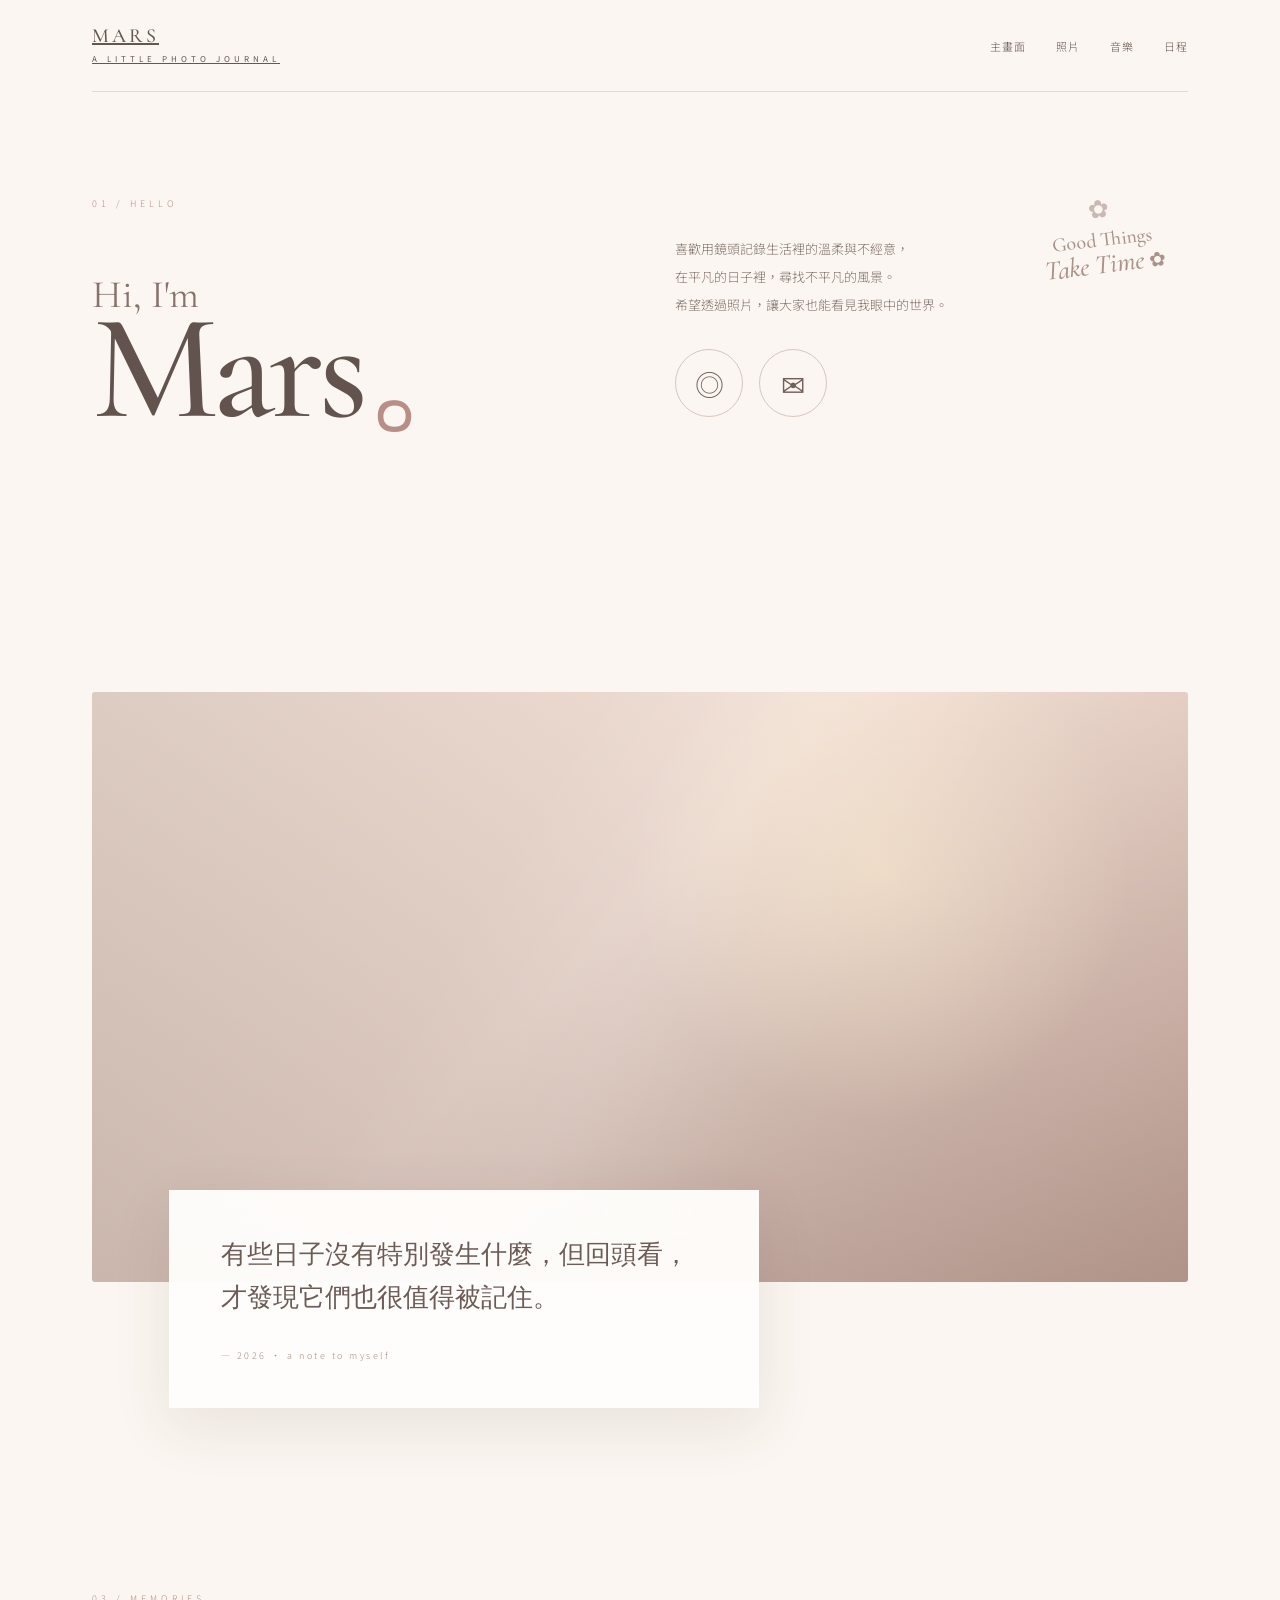
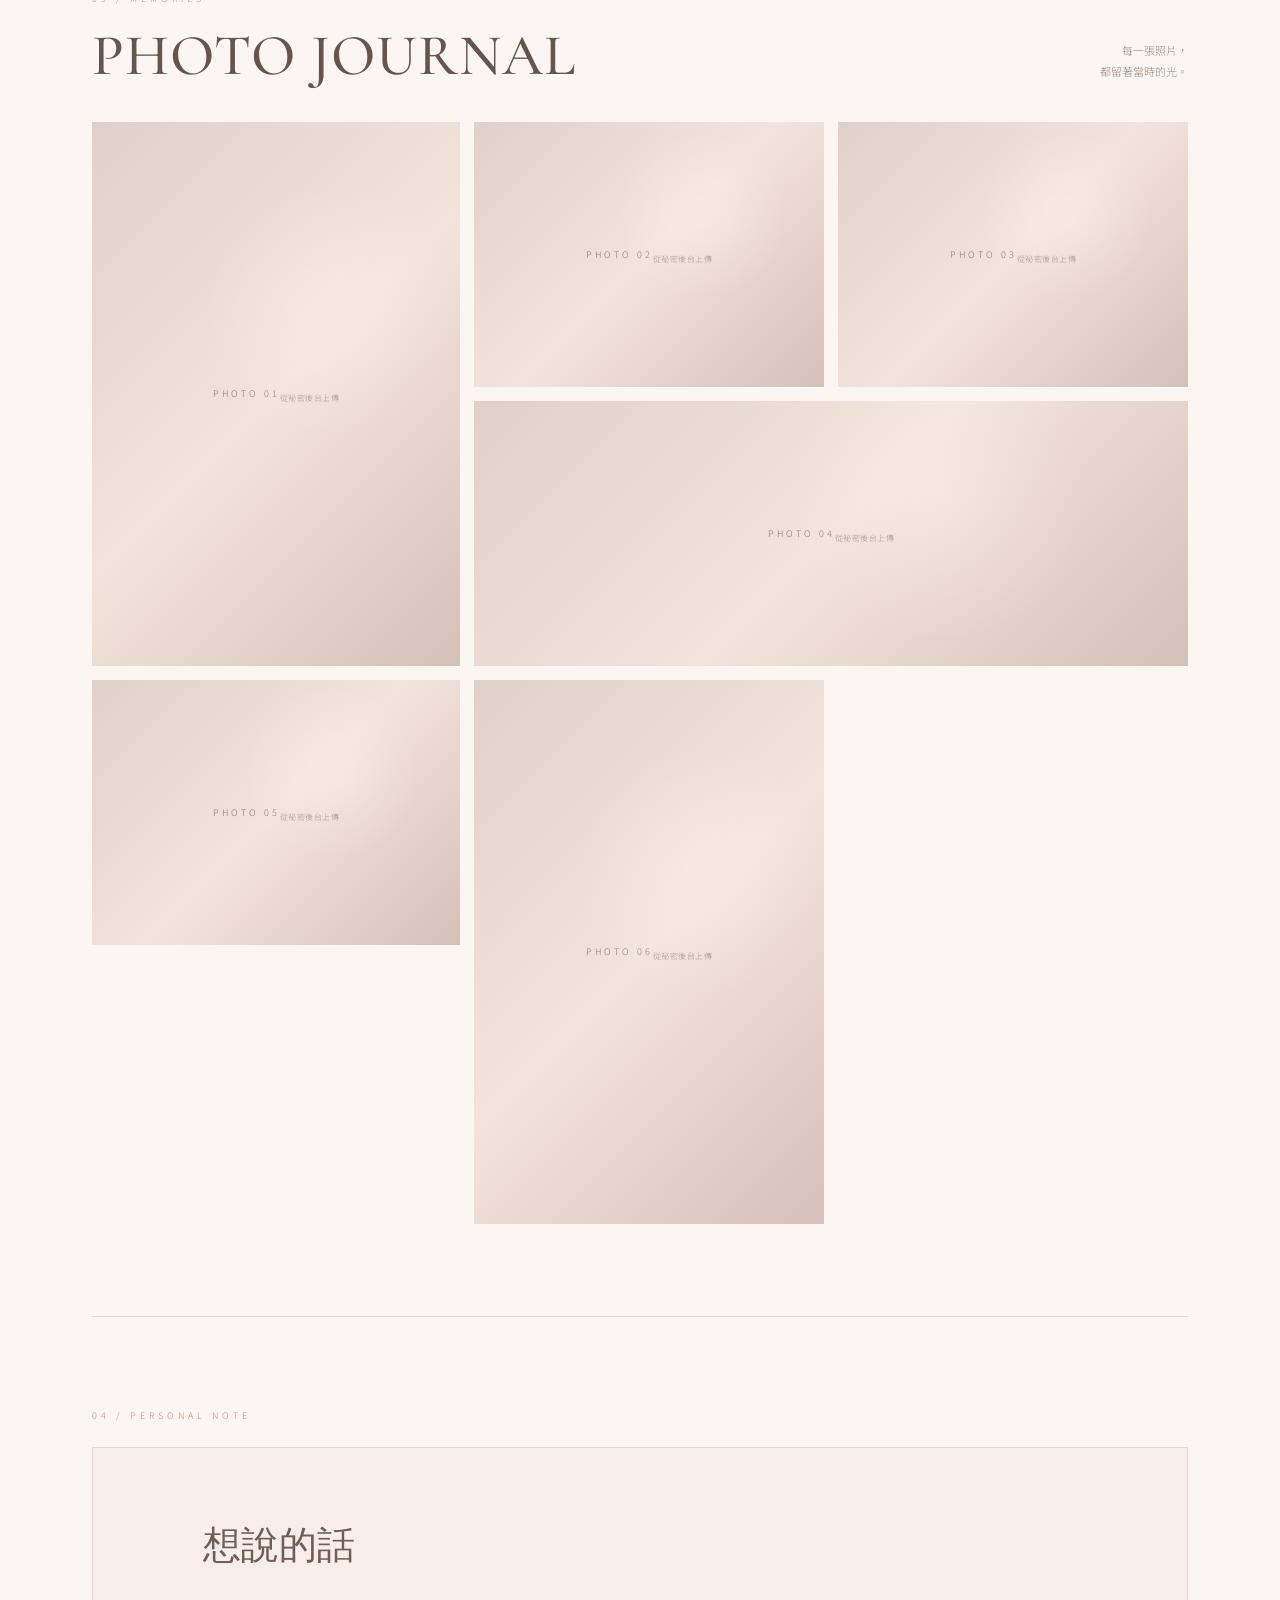
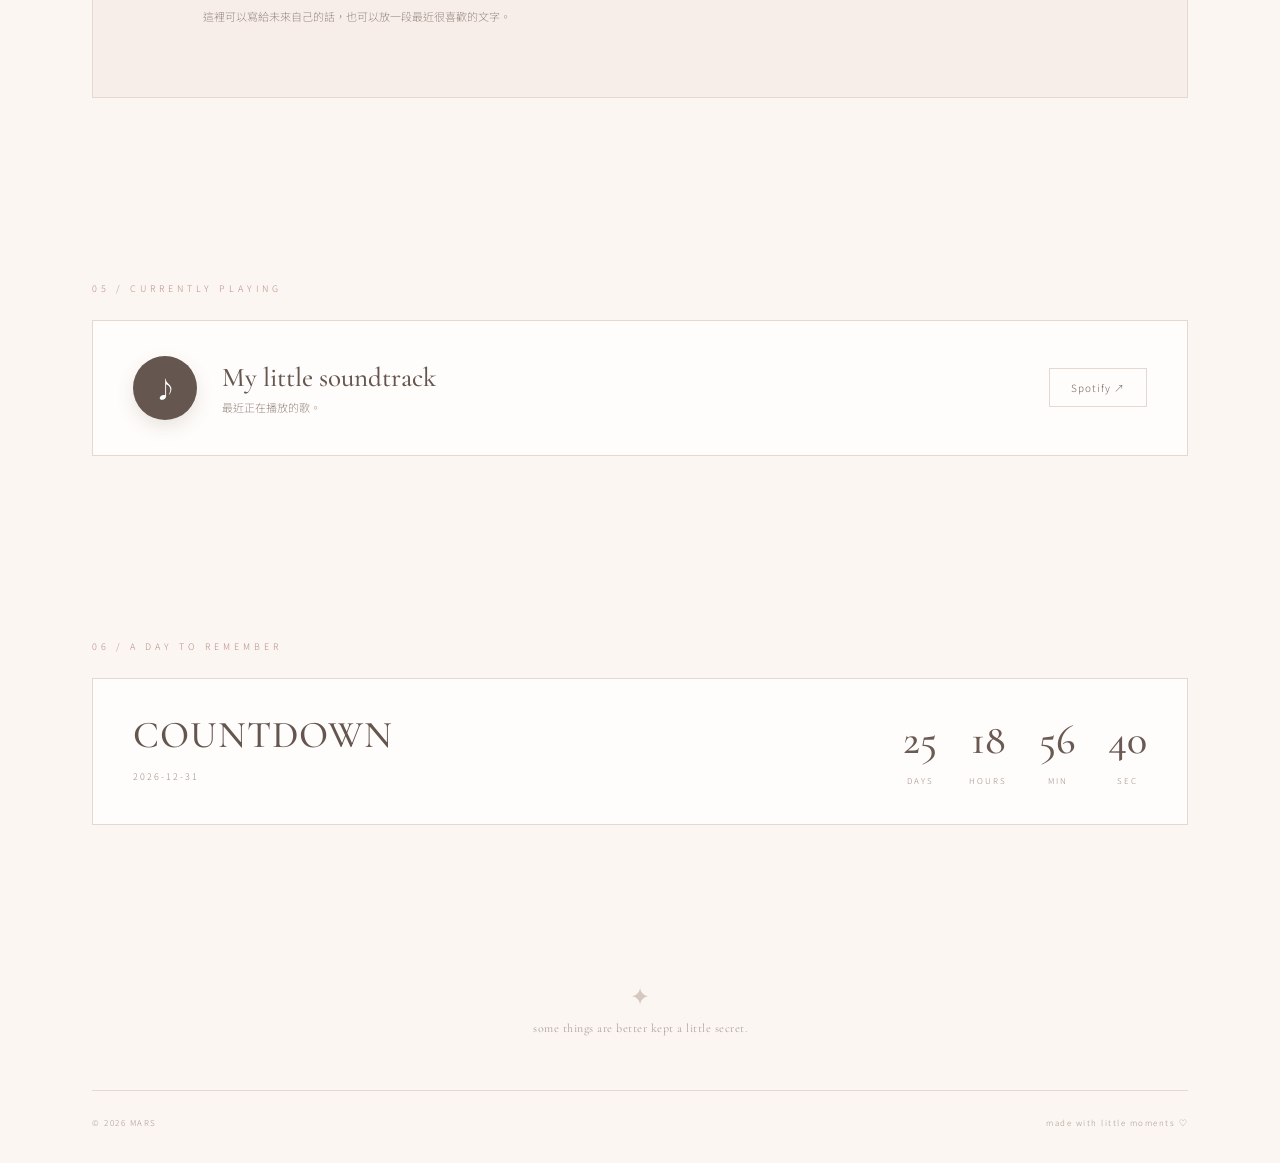
==== commit 6103b41a: "fix admin session validation and editor API" ====
--- a/admin.html
+++ b/admin.html
@@ -1,972 +1,41 @@
 <!doctype html>
-
 <html lang="zh-Hant">
-
 <head>
-
-<meta charset="utf-8">
-
-<meta
-  name="viewport"
-  content="width=device-width,initial-scale=1"
->
-
-<title>V9 Editor · A Little Photo Journal</title>
-
+<meta charset="utf-8"><meta name="viewport" content="width=device-width,initial-scale=1">
+<title>Mars · Private Editor</title>
+<link rel="preconnect" href="https://fonts.googleapis.com">
+<link href="https://fonts.googleapis.com/css2?family=Cormorant+Garamond:wght@400;500;600&family=Noto+Sans+TC:wght@300;400;500&display=swap" rel="stylesheet">
 <style>
-
-@import url(
-  'https://fonts.googleapis.com/css2?family=Cormorant+Garamond:wght@400;500;600&family=Noto+Sans+TC:wght@300;400;500&display=swap'
-);
-
-:root{
-  --bg:#fbf7f2;
-  --ink:#5e514c;
-  --rose:#b98e87;
-  --line:#ded3cd;
-  --white:#fffdfb;
-  --soft:#f6eee9;
-  --danger:#b56f69;
-}
-
-*{
-  box-sizing:border-box;
-}
-
-html{
-  scroll-behavior:smooth;
-}
-
-body{
-  margin:0;
-  background:var(--bg);
-  color:var(--ink);
-  font-family:'Noto Sans TC',sans-serif;
-  font-weight:300;
-}
-
-.page{
-  max-width:900px;
-  margin:auto;
-  padding:0 25px 80px;
-}
-
-header{
-  min-height:100px;
-  border-bottom:1px solid var(--line);
-  display:flex;
-  align-items:center;
-  justify-content:space-between;
-}
-
-.brand{
-  font:600 18px/1 'Cormorant Garamond';
-  letter-spacing:2px;
-}
-
-.brand small{
-  display:block;
-  margin-top:7px;
-  font:400 9px 'Noto Sans TC';
-  letter-spacing:3px;
-}
-
-.back{
-  color:var(--ink);
-  text-decoration:none;
-  font-size:11px;
-  border-bottom:1px solid var(--line);
-  padding-bottom:4px;
-}
-
-.hero{
-  padding:75px 0 45px;
-}
-
-.eyebrow{
-  font-size:10px;
-  letter-spacing:3px;
-  color:var(--rose);
-  margin-bottom:18px;
-}
-
-h1{
-  margin:0;
-  font:500 clamp(52px,9vw,90px)/.9 'Cormorant Garamond';
-  letter-spacing:-2px;
-}
-
-.subtitle{
-  margin-top:18px;
-  color:#9b8e88;
-  font-size:12px;
-  line-height:2;
-}
-
-.status{
-  margin:30px 0;
-  padding:15px 18px;
-  background:var(--soft);
-  border:1px solid var(--line);
-  font-size:11px;
-}
-
-.status strong{
-  color:var(--rose);
-}
-
-.editor{
-  display:none;
-}
-
-.editor.show{
-  display:block;
-}
-
-.section{
-  margin:35px 0;
-  padding:30px;
-  background:var(--white);
-  border:1px solid var(--line);
-}
-
-.section h2{
-  margin:0 0 25px;
-  font:500 34px 'Cormorant Garamond';
-}
-
-.field{
-  margin-bottom:20px;
-}
-
-.field label{
-  display:block;
-  margin-bottom:8px;
-  font-size:10px;
-  letter-spacing:1.5px;
-  color:#9b8e88;
-}
-
-.field input,
-.field textarea{
-  width:100%;
-  border:1px solid var(--line);
-  background:#fff;
-  color:var(--ink);
-  padding:13px 14px;
-  font:300 13px 'Noto Sans TC';
-  outline:none;
-  border-radius:0;
-}
-
-.field textarea{
-  min-height:120px;
-  resize:vertical;
-  line-height:1.8;
-}
-
-.field input:focus,
-.field textarea:focus{
-  border-color:var(--rose);
-}
-
-.buttons{
-  display:flex;
-  gap:12px;
-  margin-top:25px;
-}
-
-button{
-  font-family:'Noto Sans TC',sans-serif;
-  cursor:pointer;
-}
-
-.save{
-  border:0;
-  background:var(--ink);
-  color:white;
-  padding:13px 28px;
-  font-size:11px;
-  letter-spacing:1px;
-}
-
-.logout{
-  border:1px solid var(--line);
-  background:transparent;
-  color:var(--ink);
-  padding:13px 24px;
-  font-size:11px;
-}
-
-.message{
-  min-height:22px;
-  margin-top:15px;
-  font-size:11px;
-}
-
-.success{
-  color:#788a75;
-}
-
-.error{
-  color:var(--danger);
-}
-
-.loading{
-  padding:35px 0;
-  text-align:center;
-  color:#9b8e88;
-  font-size:11px;
-}
-
-footer{
-  border-top:1px solid var(--line);
-  padding-top:25px;
-  margin-top:60px;
-  color:#aaa;
-  font-size:9px;
-  letter-spacing:1px;
-  text-align:center;
-}
-
-@media(max-width:600px){
-
-  .page{
-    padding:0 18px 60px;
-  }
-
-  header{
-    min-height:80px;
-  }
-
-  .hero{
-    padding:55px 0 30px;
-  }
-
-  .section{
-    padding:22px;
-  }
-
-  .buttons{
-    flex-direction:column;
-  }
-
-  .save,
-  .logout{
-    width:100%;
-  }
-
-}
-
+:root{--bg:#fbf7f2;--paper:#fffdfb;--soft:#f6eee9;--ink:#5e514c;--rose:#b98e87;--line:#ded3cd;--danger:#b56f69}*{box-sizing:border-box}body{margin:0;background:var(--bg);color:var(--ink);font-family:'Noto Sans TC',sans-serif;font-weight:300}.page{max-width:900px;margin:auto;padding:0 22px 70px}header{min-height:88px;border-bottom:1px solid var(--line);display:flex;align-items:center;justify-content:space-between}.brand{font:600 19px/1 'Cormorant Garamond';letter-spacing:3px}.brand small{display:block;margin-top:7px;font:400 8px 'Noto Sans TC';letter-spacing:3px}.back{color:var(--ink);text-decoration:none;font-size:11px;border-bottom:1px solid var(--line);padding-bottom:4px}.hero{padding:65px 0 35px}.eyebrow{font-size:10px;letter-spacing:3px;color:var(--rose);margin-bottom:15px}h1{margin:0;font:500 clamp(55px,9vw,90px)/.9 'Cormorant Garamond';letter-spacing:-2px}.sub{color:#9b8e88;font-size:12px;line-height:2;margin-top:18px}.status{padding:14px 17px;background:var(--soft);border:1px solid var(--line);font-size:11px;margin:25px 0}.status strong{color:var(--rose)}.section{margin:25px 0;padding:28px;background:var(--paper);border:1px solid var(--line)}h2{margin:0 0 23px;font:500 34px 'Cormorant Garamond'}.field{margin-bottom:18px}.field label{display:block;margin-bottom:7px;color:#9b8e88;font-size:10px;letter-spacing:1.5px}.field input,.field textarea{width:100%;padding:12px 13px;border:1px solid var(--line);background:#fff;color:var(--ink);font:300 13px 'Noto Sans TC';outline:0;border-radius:0}.field textarea{min-height:115px;resize:vertical;line-height:1.8}.field input:focus,.field textarea:focus{border-color:var(--rose)}.buttons{display:flex;gap:10px;margin-top:22px}.btn{padding:13px 25px;font:400 11px 'Noto Sans TC';letter-spacing:1px;cursor:pointer}.save{border:0;background:var(--ink);color:#fff}.logout{border:1px solid var(--line);background:transparent;color:var(--ink)}.message{min-height:20px;margin-top:13px;font-size:11px}.ok{color:#788a75}.err{color:var(--danger)}.photos{display:grid;grid-template-columns:repeat(3,1fr);gap:10px}.photoCard{border:1px solid var(--line);background:#fff;overflow:hidden}.photoCard img{width:100%;height:160px;display:block;object-fit:cover}.photoCard .meta{padding:11px;font-size:10px;line-height:1.7;color:#8f807a}.photoCard b{font-weight:400;color:var(--ink)}.upload{border:1px dashed #cdbab2;padding:22px;text-align:center;margin-bottom:18px;background:#fcf8f5}.upload input{max-width:100%}footer{text-align:center;border-top:1px solid var(--line);padding-top:24px;margin-top:55px;color:#aaa;font-size:9px;letter-spacing:1px}@media(max-width:650px){.page{padding:0 17px 55px}.section{padding:21px}.buttons{flex-direction:column}.btn{width:100%}.photos{grid-template-columns:1fr 1fr}.photoCard img{height:125px}}
 </style>
-
 </head>
-
-
-<body>
-
-<div class="page">
-
-<header>
-
-  <div class="brand">
-    A LITTLE
-    <small>PHOTO JOURNAL · V9 EDITOR</small>
-  </div>
-
-  <a class="back" href="index.html">
-    ← 回到網站
-  </a>
-
-</header>
-
-
-<section class="hero">
-
-  <div class="eyebrow">
-    PRIVATE AREA · V9
-  </div>
-
-  <h1>Editor.</h1>
-
-  <p class="subtitle">
-    在這裡更新你的照片日誌、簡介、文字、音樂與倒數日期。
-    <br>
-    儲存後會同步到 Supabase。
-  </p>
-
-</section>
-
-
-<div id="status" class="status">
-  <strong>正在確認登入狀態...</strong>
-</div>
-
-
-<div id="loading" class="loading">
-  載入中...
-</div>
-
-
-<main id="editor" class="editor">
-
-
-<!-- =====================================
-     ABOUT
-===================================== -->
-
-<section class="section">
-
-  <div class="eyebrow">
-    01 / ABOUT
-  </div>
-
-  <h2>About me</h2>
-
-
-  <div class="field">
-
-    <label>NAME</label>
-
-    <input
-      id="name"
-      type="text"
-      placeholder="你的名字"
-    >
-
-  </div>
-
-
-  <div class="field">
-
-    <label>INTRO</label>
-
-    <textarea
-      id="intro"
-      placeholder="寫一段關於自己的介紹..."
-    ></textarea>
-
-  </div>
-
-
-  <div class="field">
-
-    <label>INSTAGRAM URL</label>
-
-    <input
-      id="instagram_url"
-      type="url"
-      placeholder="https://instagram.com/..."
-    >
-
-  </div>
-
-
-  <div class="field">
-
-    <label>EMAIL</label>
-
-    <input
-      id="email"
-      type="email"
-      placeholder="your@email.com"
-    >
-
-  </div>
-
-</section>
-
-
-<!-- =====================================
-     HERO
-===================================== -->
-
-<section class="section">
-
-  <div class="eyebrow">
-    02 / HERO
-  </div>
-
-  <h2>Hero photo</h2>
-
-
-  <div class="field">
-
-    <label>HERO IMAGE URL</label>
-
-    <input
-      id="hero_image"
-      type="url"
-      placeholder="照片網址"
-    >
-
-  </div>
-
-
-  <div class="field">
-
-    <label>QUOTE</label>
-
-    <textarea
-      id="quote"
-      placeholder="有些日子沒有特別發生什麼..."
-    ></textarea>
-
-  </div>
-
-
-  <div class="field">
-
-    <label>QUOTE AUTHOR</label>
-
-    <input
-      id="quote_author"
-      type="text"
-      placeholder="— 2026 · a note to myself"
-    >
-
-  </div>
-
-</section>
-
-
-<!-- =====================================
-     NOTE
-===================================== -->
-
-<section class="section">
-
-  <div class="eyebrow">
-    03 / PERSONAL NOTE
-  </div>
-
-  <h2>My words</h2>
-
-
-  <div class="field">
-
-    <label>NOTE TEXT</label>
-
-    <textarea
-      id="note_text"
-      placeholder="寫給未來自己的話..."
-    ></textarea>
-
-  </div>
-
-
-  <div class="field">
-
-    <label>SMALL TEXT</label>
-
-    <textarea
-      id="note_small"
-      placeholder="補充文字..."
-    ></textarea>
-
-  </div>
-
-</section>
-
-
-<!-- =====================================
-     MUSIC
-===================================== -->
-
-<section class="section">
-
-  <div class="eyebrow">
-    04 / MUSIC
-  </div>
-
-  <h2>Currently playing</h2>
-
-
-  <div class="field">
-
-    <label>SPOTIFY URL</label>
-
-    <input
-      id="spotify_url"
-      type="url"
-      placeholder="Spotify 歌曲或播放清單網址"
-    >
-
-  </div>
-
-</section>
-
-
-<!-- =====================================
-     COUNTDOWN
-===================================== -->
-
-<section class="section">
-
-  <div class="eyebrow">
-    05 / COUNTDOWN
-  </div>
-
-  <h2>A day to remember</h2>
-
-
-  <div class="field">
-
-    <label>COUNTDOWN DATE</label>
-
-    <input
-      id="countdown_date"
-      type="datetime-local"
-    >
-
-  </div>
-
-</section>
-
-
-<!-- =====================================
-     SAVE
-===================================== -->
-
-<section class="section">
-
-  <div class="eyebrow">
-    06 / SAVE
-  </div>
-
-  <h2>Save changes</h2>
-
-  <p class="subtitle">
-    修改完成後按下儲存，資料會送到 Supabase。
-  </p>
-
-
-  <div class="buttons">
-
-    <button
-      id="saveBtn"
-      class="save"
-    >
-      SAVE CHANGES
-    </button>
-
-
-    <button
-      id="logoutBtn"
-      class="logout"
-    >
-      LOG OUT
-    </button>
-
-  </div>
-
-
-  <div
-    id="message"
-    class="message"
-  ></div>
-
-</section>
-
-
-</main>
-
-
-<footer>
-  A LITTLE PHOTO JOURNAL · PRIVATE EDITOR
-</footer>
-
-
-</div>
-
-
+<body><div class="page">
+<header><div class="brand">MARS<small>A LITTLE PHOTO JOURNAL · PRIVATE</small></div><a class="back" href="index.html">← 回到網站</a></header>
+<section class="hero"><div class="eyebrow">PRIVATE AREA · V9</div><h1>Editor.</h1><p class="sub">在這裡更新網站內容。資料會透過 Supabase 安全同步。</p></section>
+<div id="status" class="status"><strong>正在確認登入狀態...</strong></div>
+<main id="editor" style="display:none">
+<section class="section"><div class="eyebrow">01 / ABOUT</div><h2>About me</h2>
+<div class="field"><label>NAME</label><input id="name"></div><div class="field"><label>INTRO</label><textarea id="intro"></textarea></div><div class="field"><label>INSTAGRAM URL</label><input id="instagram_url" type="url"></div><div class="field"><label>EMAIL</label><input id="email" type="email"></div></section>
+<section class="section"><div class="eyebrow">02 / HERO</div><h2>Hero & Quote</h2><div class="field"><label>HERO IMAGE URL</label><input id="hero_image" type="url"></div><div class="field"><label>QUOTE</label><textarea id="quote"></textarea></div><div class="field"><label>QUOTE AUTHOR</label><input id="quote_author"></div></section>
+<section class="section"><div class="eyebrow">03 / PERSONAL NOTE</div><h2>My words</h2><div class="field"><label>NOTE TEXT</label><textarea id="note_text"></textarea></div><div class="field"><label>SMALL TEXT</label><textarea id="note_small"></textarea></div></section>
+<section class="section"><div class="eyebrow">04 / MUSIC</div><h2>Currently playing</h2><div class="field"><label>SPOTIFY URL</label><input id="spotify_url" type="url"></div></section>
+<section class="section"><div class="eyebrow">05 / COUNTDOWN</div><h2>A day to remember</h2><div class="field"><label>COUNTDOWN DATE</label><input id="countdown_date" type="datetime-local"></div></section>
+<section class="section"><div class="eyebrow">06 / PHOTOS</div><h2>Photo journal</h2><div class="upload"><p style="margin-top:0;font-size:11px">上傳照片後會自動讀取 EXIF（相機、鏡頭、焦段、光圈、ISO、快門、拍攝日期）。</p><input id="photoFile" type="file" accept="image/*"><input id="photoTitle" placeholder="照片標題（可留白）" style="margin-top:12px;padding:10px;width:100%;border:1px solid var(--line)"><button id="uploadBtn" class="btn save" style="margin-top:12px">UPLOAD PHOTO</button><div id="uploadMsg" class="message"></div></div><div id="photos" class="photos"></div></section>
+<section class="section"><div class="eyebrow">07 / SAVE</div><h2>Save changes</h2><div class="buttons"><button id="saveBtn" class="btn save">SAVE CHANGES</button><button id="logoutBtn" class="btn logout">LOG OUT</button></div><div id="message" class="message"></div></section>
+</main><footer>A LITTLE PHOTO JOURNAL · PRIVATE EDITOR</footer></div>
 <script>
-
-/* =========================================
-   SUPABASE ADMIN API
-========================================= */
-
-const SUPABASE_URL =
-  'https://roynzxilxumfzzuezelg.supabase.co';
-
-const ADMIN_API =
-  `${SUPABASE_URL}/functions/v1/admin-api`;
-
-
-/* =========================================
-   ELEMENTS
-========================================= */
-
-const statusBox =
-  document.getElementById('status');
-
-const loading =
-  document.getElementById('loading');
-
-const editor =
-  document.getElementById('editor');
-
-const saveBtn =
-  document.getElementById('saveBtn');
-
-const logoutBtn =
-  document.getElementById('logoutBtn');
-
-const message =
-  document.getElementById('message');
-
-
-/* =========================================
-   FIELD LIST
-========================================= */
-
-const fields = [
-  'name',
-  'intro',
-  'instagram_url',
-  'email',
-  'hero_image',
-  'quote',
-  'quote_author',
-  'note_text',
-  'note_small',
-  'spotify_url',
-  'countdown_date'
-];
-
-
-/* =========================================
-   GET TOKEN
-========================================= */
-
-function getToken() {
-
-  return sessionStorage.getItem(
-    'admin_token'
-  );
-
-}
-
-
-/* =========================================
-   API REQUEST
-========================================= */
-
-async function api(action, extra = {}) {
-
-  const token = getToken();
-
-  const body = {
-    action,
-    token,
-    ...extra
-  };
-
-  const response = await fetch(
-    ADMIN_API,
-    {
-      method:'POST',
-      headers:{
-        'Content-Type':'application/json'
-      },
-      body:JSON.stringify(body)
-    }
-  );
-
-  let result = null;
-
-  try {
-    result = await response.json();
-  } catch {
-    result = null;
-  }
-
-  return {
-    response,
-    result
-  };
-
-}
-
-
-/* =========================================
-   REDIRECT TO HOME
-========================================= */
-
-function kickOut() {
-
-  sessionStorage.removeItem(
-    'admin_token'
-  );
-
-  sessionStorage.removeItem(
-    'admin_expires_at'
-  );
-
-  window.location.href =
-    'index.html';
-
-}
-
-
-/* =========================================
-   LOAD CONTENT
-========================================= */
-
-async function loadContent() {
-
-  const token = getToken();
-
-  if (!token) {
-
-    statusBox.innerHTML =
-      '<strong>尚未登入。</strong> 正在返回網站...';
-
-    setTimeout(() => {
-      window.location.href = 'index.html';
-    }, 1000);
-
-    return;
-  }
-
-
-  try {
-
-    const {
-      response,
-      result
-    } = await api('get');
-
-
-    if (
-      response.status === 401 ||
-      result?.error === 'unauthorized'
-    ) {
-
-      statusBox.innerHTML =
-        '<strong>登入已失效。</strong> 請重新登入。';
-
-      setTimeout(kickOut, 1200);
-
-      return;
-    }
-
-
-    if (!response.ok || result?.ok !== true) {
-
-      statusBox.innerHTML =
-        '<strong>載入失敗。</strong> ' +
-        (result?.error || 'unknown error');
-
-      loading.style.display = 'none';
-
-      return;
-    }
-
-
-    /* 填入資料 */
-
-    const content =
-      result.content || {};
-
-
-    fields.forEach(key => {
-
-      const element =
-        document.getElementById(key);
-
-      if (!element) return;
-
-      element.value =
-        content[key] ?? '';
-
-    });
-
-
-    statusBox.innerHTML =
-      '<strong>✓ 已登入</strong>　資料已從 Supabase 載入。';
-
-    loading.style.display =
-      'none';
-
-    editor.classList.add('show');
-
-
-  } catch(error) {
-
-    console.error(error);
-
-    statusBox.innerHTML =
-      '<strong>連線失敗。</strong> 請確認網路。';
-
-    loading.style.display =
-      'none';
-
-  }
-
-}
-
-
-/* =========================================
-   SAVE
-========================================= */
-
-async function saveContent() {
-
-  saveBtn.disabled = true;
-
-  saveBtn.textContent =
-    'SAVING...';
-
-  message.textContent =
-    '';
-
-  message.className =
-    'message';
-
-
-  const content = {};
-
-
-  fields.forEach(key => {
-
-    const element =
-      document.getElementById(key);
-
-    if (element) {
-      content[key] =
-        element.value;
-    }
-
-  });
-
-
-  try {
-
-    const {
-      response,
-      result
-    } = await api(
-      'save',
-      { content }
-    );
-
-
-    if (
-      response.status === 401 ||
-      result?.error === 'unauthorized'
-    ) {
-
-      message.textContent =
-        '登入已失效，請重新登入。';
-
-      message.className =
-        'message error';
-
-      setTimeout(kickOut, 1200);
-
-      return;
-    }
-
-
-    if (!response.ok || result?.ok !== true) {
-
-      message.textContent =
-        '儲存失敗：' +
-        (result?.error || 'unknown error');
-
-      message.className =
-        'message error';
-
-      return;
-    }
-
-
-    message.textContent =
-      '✓ 已成功儲存到 Supabase。';
-
-    message.className =
-      'message success';
-
-
-  } catch(error) {
-
-    console.error(error);
-
-    message.textContent =
-      '連線失敗，沒有完成儲存。';
-
-    message.className =
-      'message error';
-
-  } finally {
-
-    saveBtn.disabled = false;
-
-    saveBtn.textContent =
-      'SAVE CHANGES';
-
-  }
-
-}
-
-
-/* =========================================
-   LOGOUT
-========================================= */
-
-async function logout() {
-
-  const token =
-    getToken();
-
-  if (token) {
-
-    try {
-
-      await api('logout');
-
-    } catch(error) {
-
-      console.error(error);
-
-    }
-
-  }
-
-  sessionStorage.removeItem(
-    'admin_token'
-  );
-
-  sessionStorage.removeItem(
-    'admin_expires_at'
-  );
-
-  window.location.href =
-    'index.html';
-
-}
-
-
-/* =========================================
-   EVENTS
-========================================= */
-
-saveBtn.onclick =
-  saveContent;
-
-logoutBtn.onclick =
-  logout;
-
-
-/* =========================================
-   START
-========================================= */
-
-loadContent();
-
-</script>
-
-</body>
-
-</html>+const SUPABASE_URL='https://roynzxilxumfzzuezelg.supabase.co';
+const ADMIN_API=`${SUPABASE_URL}/functions/v1/admin-api-v7`;
+const fields=['name','intro','instagram_url','email','hero_image','quote','quote_author','note_text','note_small','spotify_url','countdown_date'];
+const $=id=>document.getElementById(id); const token=()=>sessionStorage.getItem('admin_token');
+async function api(action,extra={}){const r=await fetch(ADMIN_API,{method:'POST',headers:{'Content-Type':'application/json'},body:JSON.stringify({action,token:token(),...extra})});let j=null;try{j=await r.json()}catch{}return {r,j}}
+function kick(){sessionStorage.removeItem('admin_token');sessionStorage.removeItem('admin_expires_at');location.href='index.html'}
+async function load(){if(!token()){ $('status').innerHTML='<strong>尚未登入。</strong> 正在返回網站...';setTimeout(kick,900);return}try{const {r,j}=await api('get');if(r.status===401||j?.error==='unauthorized'){ $('status').innerHTML='<strong>登入已失效。</strong> 請重新登入。';setTimeout(kick,1000);return}if(!r.ok||j?.ok!==true)throw Error(j?.error||'load_error');const c=j.content||{};fields.forEach(k=>{const e=$(k);if(e)e.value=c[k]??''});$('status').innerHTML='<strong>✓ 已登入</strong>　資料已從 Supabase 載入。';$('editor').style.display='block';renderPhotos(j.photos||[])}catch(e){console.error(e);$('status').innerHTML='<strong>載入失敗。</strong> '+e.message}}
+function renderPhotos(list){$('photos').innerHTML=list.length?list.map(p=>`<div class="photoCard"><img src="${esc(p.image_url)}" alt=""><div class="meta"><b>${esc(p.title||'PHOTO')}</b><br>${esc(p.camera||'')} ${esc(p.lens||'')}<br>${esc(p.focal_length||'')} ${esc(p.aperture||'')} ${esc(p.iso||'')} ${esc(p.shutter_speed||'')}<br>${esc(p.taken_at||'')}<br><button data-id="${esc(String(p.id))}" class="del" style="margin-top:7px;border:1px solid var(--line);background:transparent;padding:5px 8px;font-size:9px">DELETE</button></div></div>`).join(''):'<div style="grid-column:1/-1;color:#a09089;font-size:11px">目前還沒有照片。</div>';document.querySelectorAll('.del').forEach(b=>b.onclick=()=>deletePhoto(b.dataset.id))}
+function esc(v){return String(v??'').replace(/[&<>"']/g,m=>({'&':'&amp;','<':'&lt;','>':'&gt;','"':'&quot;',"'":'&#39;'}[m]))}
+$('saveBtn').onclick=async()=>{const content={};fields.forEach(k=>content[k]=$(k)?.value||'');$('message').textContent='儲存中...';$('message').className='message';try{const {r,j}=await api('save',{content});if(r.status===401||j?.error==='unauthorized'){kick();return}if(!r.ok||j?.ok!==true)throw Error(j?.error||'save_error');$('message').textContent='✓ 已儲存到 Supabase';$('message').className='message ok'}catch(e){$('message').textContent='儲存失敗：'+e.message;$('message').className='message err'}};
+$('logoutBtn').onclick=async()=>{try{await api('logout')}finally{kick()}};
+$('uploadBtn').onclick=async()=>{const f=$('photoFile').files[0];if(!f){$('uploadMsg').textContent='請先選擇照片。';$('uploadMsg').className='message err';return}const form=new FormData();form.append('token',token());form.append('file',f);form.append('title',$('photoTitle').value);$('uploadMsg').textContent='上傳與讀取 EXIF 中...';try{const r=await fetch(ADMIN_API,{method:'POST',body:form});const j=await r.json();if(r.status===401||j?.error==='unauthorized'){kick();return}if(!r.ok||j?.ok!==true)throw Error(j?.error||'upload_error');$('uploadMsg').textContent='✓ 上傳成功，EXIF 已自動讀取';$('uploadMsg').className='message ok';$('photoFile').value='';$('photoTitle').value='';const x=await api('get');renderPhotos(x.j?.photos||[])}catch(e){$('uploadMsg').textContent='上傳失敗：'+e.message;$('uploadMsg').className='message err'}};
+async function deletePhoto(id){if(!confirm('確定刪除這張照片？'))return;const {r,j}=await api('delete_photo',{id});if(r.status===401||j?.error==='unauthorized'){kick();return}if(!r.ok||j?.ok!==true){alert('刪除失敗');return}const x=await api('get');renderPhotos(x.j?.photos||[])}
+load();
+</script></body></html>
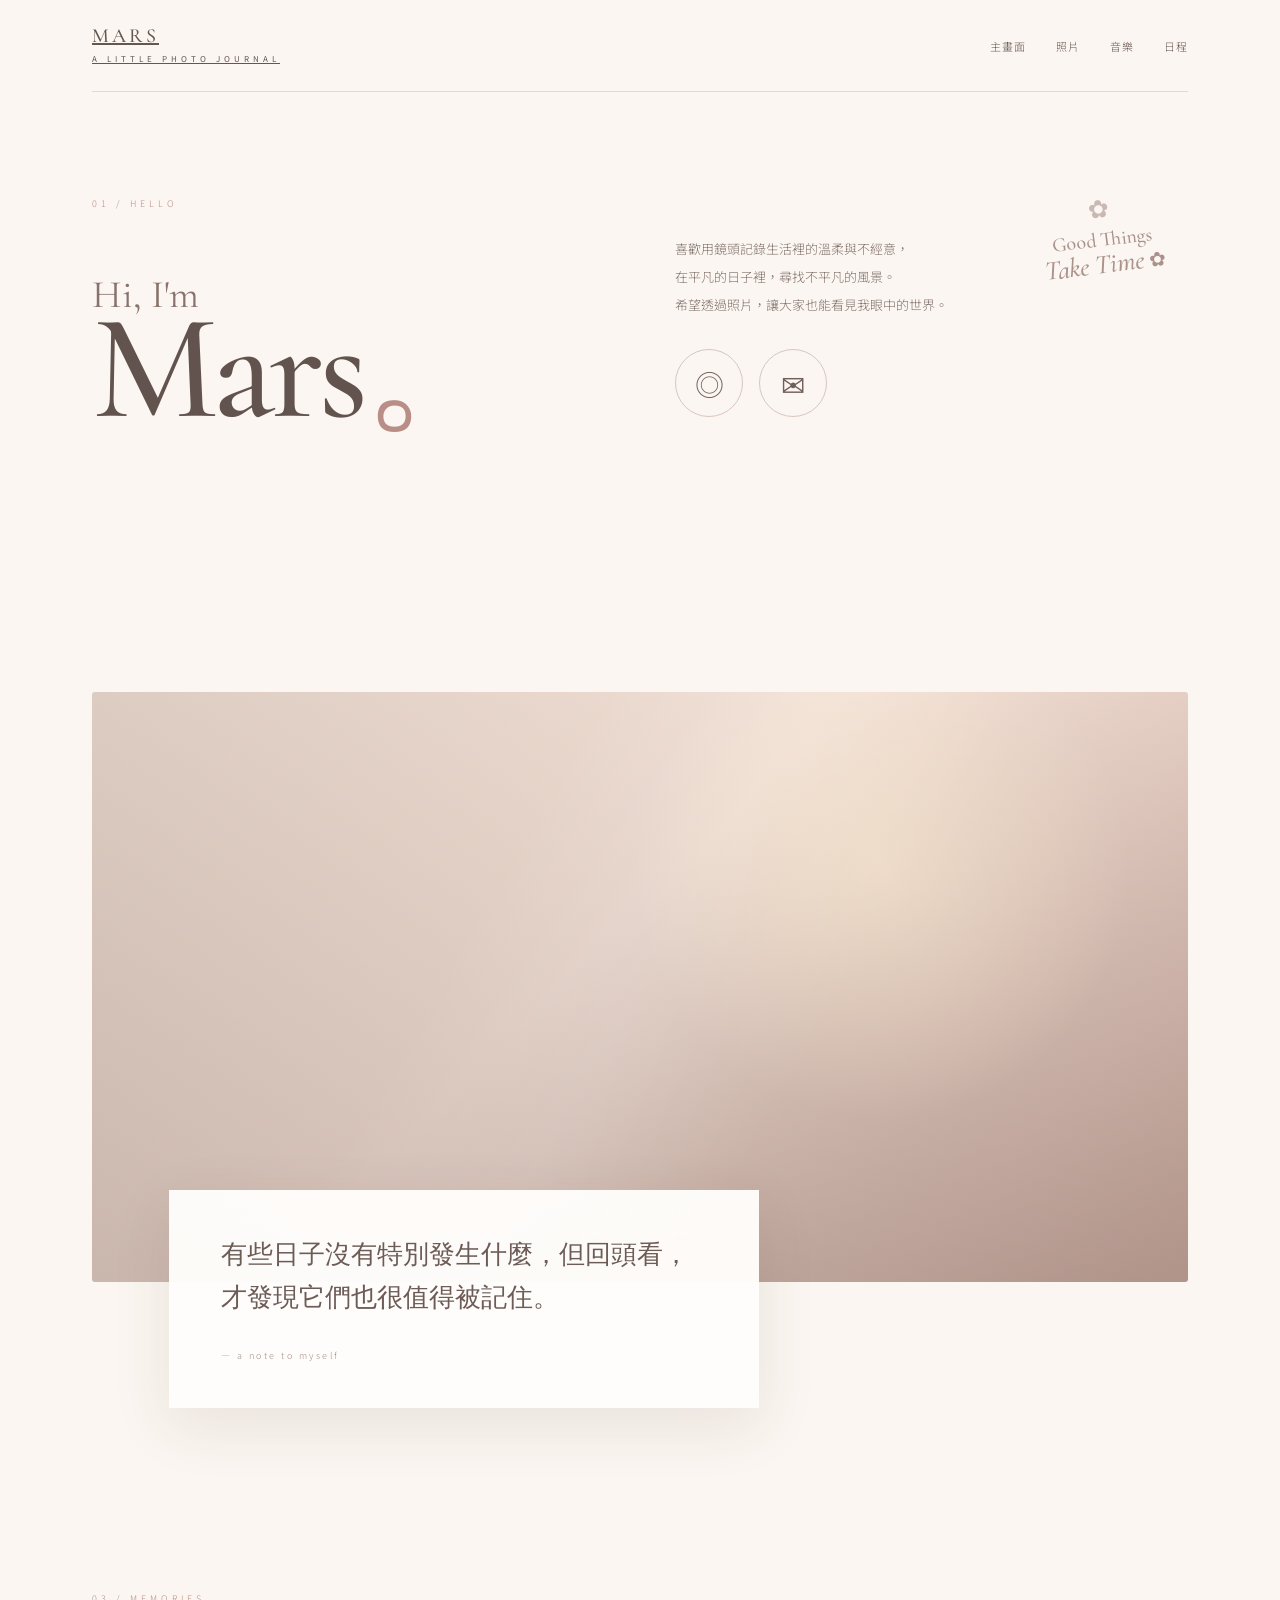
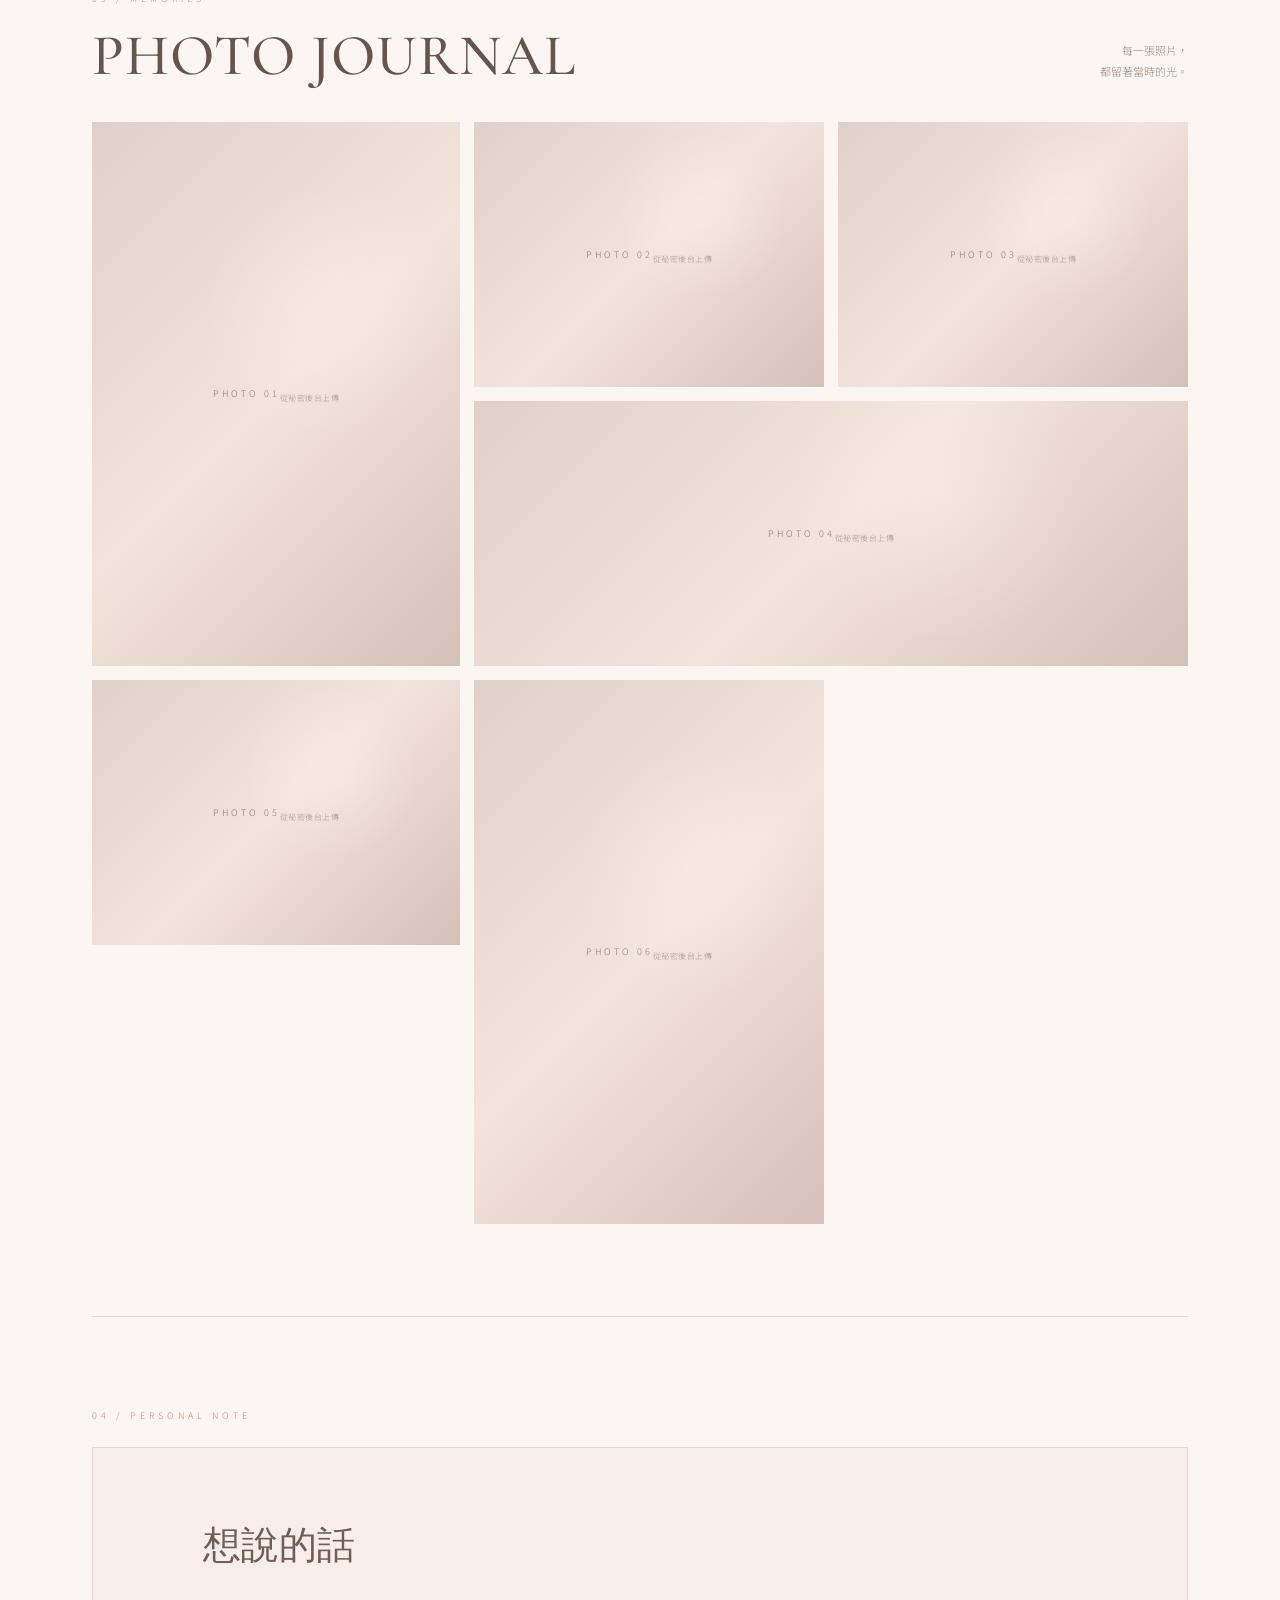
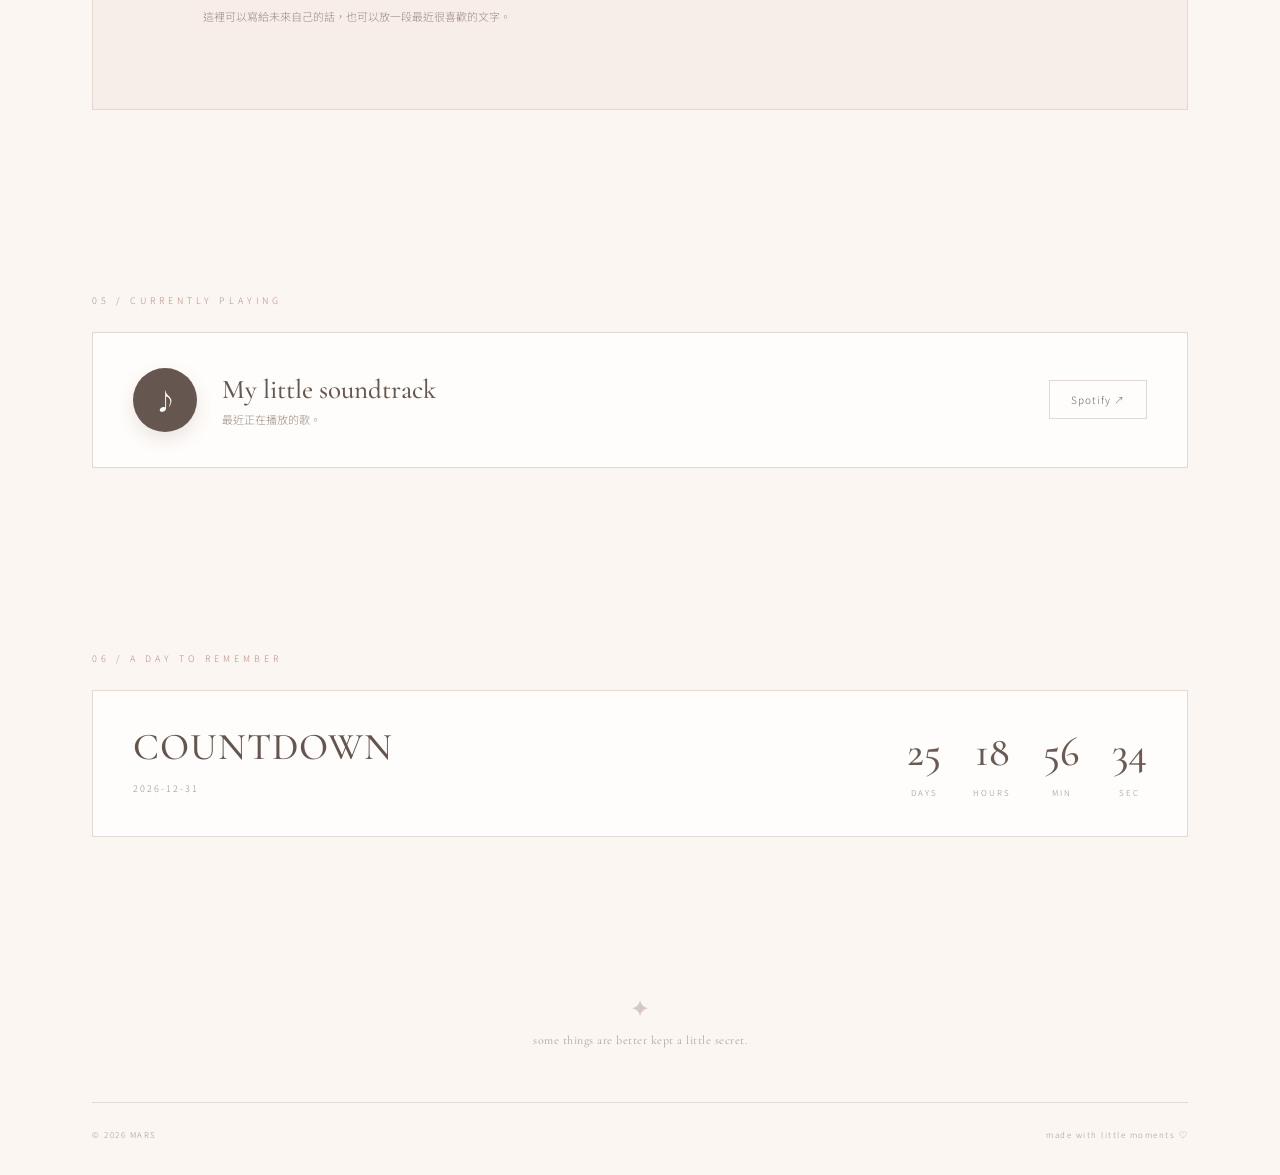
==== commit 7e883be6: "Build fully connected private editor for all homepage content" ====
--- a/admin.html
+++ b/admin.html
@@ -1,41 +1,13 @@
-<!doctype html>
-<html lang="zh-Hant">
-<head>
-<meta charset="utf-8"><meta name="viewport" content="width=device-width,initial-scale=1">
-<title>Mars · Private Editor</title>
-<link rel="preconnect" href="https://fonts.googleapis.com">
-<link href="https://fonts.googleapis.com/css2?family=Cormorant+Garamond:wght@400;500;600&family=Noto+Sans+TC:wght@300;400;500&display=swap" rel="stylesheet">
-<style>
-:root{--bg:#fbf7f2;--paper:#fffdfb;--soft:#f6eee9;--ink:#5e514c;--rose:#b98e87;--line:#ded3cd;--danger:#b56f69}*{box-sizing:border-box}body{margin:0;background:var(--bg);color:var(--ink);font-family:'Noto Sans TC',sans-serif;font-weight:300}.page{max-width:900px;margin:auto;padding:0 22px 70px}header{min-height:88px;border-bottom:1px solid var(--line);display:flex;align-items:center;justify-content:space-between}.brand{font:600 19px/1 'Cormorant Garamond';letter-spacing:3px}.brand small{display:block;margin-top:7px;font:400 8px 'Noto Sans TC';letter-spacing:3px}.back{color:var(--ink);text-decoration:none;font-size:11px;border-bottom:1px solid var(--line);padding-bottom:4px}.hero{padding:65px 0 35px}.eyebrow{font-size:10px;letter-spacing:3px;color:var(--rose);margin-bottom:15px}h1{margin:0;font:500 clamp(55px,9vw,90px)/.9 'Cormorant Garamond';letter-spacing:-2px}.sub{color:#9b8e88;font-size:12px;line-height:2;margin-top:18px}.status{padding:14px 17px;background:var(--soft);border:1px solid var(--line);font-size:11px;margin:25px 0}.status strong{color:var(--rose)}.section{margin:25px 0;padding:28px;background:var(--paper);border:1px solid var(--line)}h2{margin:0 0 23px;font:500 34px 'Cormorant Garamond'}.field{margin-bottom:18px}.field label{display:block;margin-bottom:7px;color:#9b8e88;font-size:10px;letter-spacing:1.5px}.field input,.field textarea{width:100%;padding:12px 13px;border:1px solid var(--line);background:#fff;color:var(--ink);font:300 13px 'Noto Sans TC';outline:0;border-radius:0}.field textarea{min-height:115px;resize:vertical;line-height:1.8}.field input:focus,.field textarea:focus{border-color:var(--rose)}.buttons{display:flex;gap:10px;margin-top:22px}.btn{padding:13px 25px;font:400 11px 'Noto Sans TC';letter-spacing:1px;cursor:pointer}.save{border:0;background:var(--ink);color:#fff}.logout{border:1px solid var(--line);background:transparent;color:var(--ink)}.message{min-height:20px;margin-top:13px;font-size:11px}.ok{color:#788a75}.err{color:var(--danger)}.photos{display:grid;grid-template-columns:repeat(3,1fr);gap:10px}.photoCard{border:1px solid var(--line);background:#fff;overflow:hidden}.photoCard img{width:100%;height:160px;display:block;object-fit:cover}.photoCard .meta{padding:11px;font-size:10px;line-height:1.7;color:#8f807a}.photoCard b{font-weight:400;color:var(--ink)}.upload{border:1px dashed #cdbab2;padding:22px;text-align:center;margin-bottom:18px;background:#fcf8f5}.upload input{max-width:100%}footer{text-align:center;border-top:1px solid var(--line);padding-top:24px;margin-top:55px;color:#aaa;font-size:9px;letter-spacing:1px}@media(max-width:650px){.page{padding:0 17px 55px}.section{padding:21px}.buttons{flex-direction:column}.btn{width:100%}.photos{grid-template-columns:1fr 1fr}.photoCard img{height:125px}}
-</style>
-</head>
-<body><div class="page">
-<header><div class="brand">MARS<small>A LITTLE PHOTO JOURNAL · PRIVATE</small></div><a class="back" href="index.html">← 回到網站</a></header>
-<section class="hero"><div class="eyebrow">PRIVATE AREA · V9</div><h1>Editor.</h1><p class="sub">在這裡更新網站內容。資料會透過 Supabase 安全同步。</p></section>
-<div id="status" class="status"><strong>正在確認登入狀態...</strong></div>
-<main id="editor" style="display:none">
-<section class="section"><div class="eyebrow">01 / ABOUT</div><h2>About me</h2>
-<div class="field"><label>NAME</label><input id="name"></div><div class="field"><label>INTRO</label><textarea id="intro"></textarea></div><div class="field"><label>INSTAGRAM URL</label><input id="instagram_url" type="url"></div><div class="field"><label>EMAIL</label><input id="email" type="email"></div></section>
-<section class="section"><div class="eyebrow">02 / HERO</div><h2>Hero & Quote</h2><div class="field"><label>HERO IMAGE URL</label><input id="hero_image" type="url"></div><div class="field"><label>QUOTE</label><textarea id="quote"></textarea></div><div class="field"><label>QUOTE AUTHOR</label><input id="quote_author"></div></section>
-<section class="section"><div class="eyebrow">03 / PERSONAL NOTE</div><h2>My words</h2><div class="field"><label>NOTE TEXT</label><textarea id="note_text"></textarea></div><div class="field"><label>SMALL TEXT</label><textarea id="note_small"></textarea></div></section>
-<section class="section"><div class="eyebrow">04 / MUSIC</div><h2>Currently playing</h2><div class="field"><label>SPOTIFY URL</label><input id="spotify_url" type="url"></div></section>
-<section class="section"><div class="eyebrow">05 / COUNTDOWN</div><h2>A day to remember</h2><div class="field"><label>COUNTDOWN DATE</label><input id="countdown_date" type="datetime-local"></div></section>
-<section class="section"><div class="eyebrow">06 / PHOTOS</div><h2>Photo journal</h2><div class="upload"><p style="margin-top:0;font-size:11px">上傳照片後會自動讀取 EXIF（相機、鏡頭、焦段、光圈、ISO、快門、拍攝日期）。</p><input id="photoFile" type="file" accept="image/*"><input id="photoTitle" placeholder="照片標題（可留白）" style="margin-top:12px;padding:10px;width:100%;border:1px solid var(--line)"><button id="uploadBtn" class="btn save" style="margin-top:12px">UPLOAD PHOTO</button><div id="uploadMsg" class="message"></div></div><div id="photos" class="photos"></div></section>
-<section class="section"><div class="eyebrow">07 / SAVE</div><h2>Save changes</h2><div class="buttons"><button id="saveBtn" class="btn save">SAVE CHANGES</button><button id="logoutBtn" class="btn logout">LOG OUT</button></div><div id="message" class="message"></div></section>
-</main><footer>A LITTLE PHOTO JOURNAL · PRIVATE EDITOR</footer></div>
-<script>
-const SUPABASE_URL='https://roynzxilxumfzzuezelg.supabase.co';
-const ADMIN_API=`${SUPABASE_URL}/functions/v1/admin-api-v7`;
-const fields=['name','intro','instagram_url','email','hero_image','quote','quote_author','note_text','note_small','spotify_url','countdown_date'];
-const $=id=>document.getElementById(id); const token=()=>sessionStorage.getItem('admin_token');
-async function api(action,extra={}){const r=await fetch(ADMIN_API,{method:'POST',headers:{'Content-Type':'application/json'},body:JSON.stringify({action,token:token(),...extra})});let j=null;try{j=await r.json()}catch{}return {r,j}}
-function kick(){sessionStorage.removeItem('admin_token');sessionStorage.removeItem('admin_expires_at');location.href='index.html'}
-async function load(){if(!token()){ $('status').innerHTML='<strong>尚未登入。</strong> 正在返回網站...';setTimeout(kick,900);return}try{const {r,j}=await api('get');if(r.status===401||j?.error==='unauthorized'){ $('status').innerHTML='<strong>登入已失效。</strong> 請重新登入。';setTimeout(kick,1000);return}if(!r.ok||j?.ok!==true)throw Error(j?.error||'load_error');const c=j.content||{};fields.forEach(k=>{const e=$(k);if(e)e.value=c[k]??''});$('status').innerHTML='<strong>✓ 已登入</strong>　資料已從 Supabase 載入。';$('editor').style.display='block';renderPhotos(j.photos||[])}catch(e){console.error(e);$('status').innerHTML='<strong>載入失敗。</strong> '+e.message}}
-function renderPhotos(list){$('photos').innerHTML=list.length?list.map(p=>`<div class="photoCard"><img src="${esc(p.image_url)}" alt=""><div class="meta"><b>${esc(p.title||'PHOTO')}</b><br>${esc(p.camera||'')} ${esc(p.lens||'')}<br>${esc(p.focal_length||'')} ${esc(p.aperture||'')} ${esc(p.iso||'')} ${esc(p.shutter_speed||'')}<br>${esc(p.taken_at||'')}<br><button data-id="${esc(String(p.id))}" class="del" style="margin-top:7px;border:1px solid var(--line);background:transparent;padding:5px 8px;font-size:9px">DELETE</button></div></div>`).join(''):'<div style="grid-column:1/-1;color:#a09089;font-size:11px">目前還沒有照片。</div>';document.querySelectorAll('.del').forEach(b=>b.onclick=()=>deletePhoto(b.dataset.id))}
+<!doctype html><html lang="zh-Hant"><head><meta charset="utf-8"><meta name="viewport" content="width=device-width,initial-scale=1"><title>Mars · Private Editor</title><style>:root{--bg:#fbf7f2;--paper:#fffdfb;--soft:#f6eee9;--ink:#5e514c;--rose:#b98e87;--line:#ded3cd;--danger:#b56f69}*{box-sizing:border-box}body{margin:0;background:var(--bg);color:var(--ink);font-family:Arial,'Noto Sans TC',sans-serif;font-weight:300}.page{max-width:900px;margin:auto;padding:0 22px 70px}header{min-height:88px;border-bottom:1px solid var(--line);display:flex;align-items:center;justify-content:space-between}.brand{font-size:19px;letter-spacing:3px}.brand small{display:block;margin-top:7px;font-size:8px;letter-spacing:3px}.back{color:var(--ink);text-decoration:none;font-size:11px}.hero{padding:55px 0 25px}.eyebrow{font-size:10px;letter-spacing:3px;color:var(--rose);margin-bottom:12px}h1{margin:0;font-size:64px;font-weight:400}h2{margin:0 0 20px;font-size:30px;font-weight:400}.sub{color:#9b8e88;font-size:12px;line-height:2}.status{padding:13px 16px;background:var(--soft);border:1px solid var(--line);font-size:11px;margin:20px 0}.section{margin:18px 0;padding:25px;background:var(--paper);border:1px solid var(--line)}.field{margin-bottom:16px}.field label{display:block;margin-bottom:6px;color:#9b8e88;font-size:9px;letter-spacing:1.5px}.field input,.field textarea{width:100%;padding:12px;border:1px solid var(--line);background:#fff;color:var(--ink);font:13px Arial,'Noto Sans TC',sans-serif;outline:0}.field textarea{min-height:105px;resize:vertical;line-height:1.7}.buttons{display:flex;gap:10px}.btn{padding:13px 22px;border:0;font-size:11px;letter-spacing:1px;cursor:pointer}.save{background:var(--ink);color:#fff}.logout{border:1px solid var(--line);background:transparent;color:var(--ink)}.message{min-height:20px;margin-top:12px;font-size:11px}.ok{color:#788a75}.err{color:var(--danger)}.upload{border:1px dashed #cdbab2;padding:20px;text-align:center;background:#fcf8f5;margin-bottom:18px}.upload input[type=file]{max-width:100%}.photos{display:grid;grid-template-columns:repeat(3,1fr);gap:10px}.photoCard{border:1px solid var(--line);background:#fff;overflow:hidden}.photoCard img{width:100%;height:160px;object-fit:cover;display:block}.meta{padding:10px;font-size:9px;line-height:1.7;color:#8f807a}.meta b{font-weight:400;color:var(--ink)}footer{text-align:center;border-top:1px solid var(--line);padding-top:24px;margin-top:45px;color:#aaa;font-size:9px;letter-spacing:1px}@media(max-width:650px){.page{padding:0 16px 50px}.section{padding:20px}.buttons{flex-direction:column}.btn{width:100%}.photos{grid-template-columns:1fr 1fr}.photoCard img{height:125px}h1{font-size:54px}}</style></head><body><div class="page"><header><div class="brand">MARS<small>A LITTLE PHOTO JOURNAL · PRIVATE</small></div><a class="back" href="index.html">← 回到網站</a></header><section class="hero"><div class="eyebrow">PRIVATE AREA · V10</div><h1>Editor.</h1><p class="sub">前台看到的內容，都從這裡編輯。儲存後會同步到 Supabase，網站前台會自動更新。</p></section><div id="status" class="status"><strong>正在載入編輯器...</strong></div><main id="editor"><section class="section"><div class="eyebrow">01 / ABOUT</div><h2>網站基本資料</h2><div class="field"><label>NAME</label><input id="name"></div><div class="field"><label>INTRO / 簡介</label><textarea id="intro"></textarea></div><div class="field"><label>INSTAGRAM URL</label><input id="instagram_url" type="url"></div><div class="field"><label>EMAIL</label><input id="email" type="email"></div></section><section class="section"><div class="eyebrow">02 / HERO & QUOTE</div><h2>主視覺與佳句</h2><div class="field"><label>HERO IMAGE URL / 主視覺網址</label><input id="hero_image" type="url"></div><div class="field"><label>QUOTE / 佳句</label><textarea id="quote"></textarea></div><div class="field"><label>QUOTE AUTHOR</label><input id="quote_author"></div></section><section class="section"><div class="eyebrow">03 / PERSONAL NOTE</div><h2>想說的話</h2><div class="field"><label>NOTE TITLE</label><input id="note_title"></div><div class="field"><label>NOTE TEXT</label><textarea id="note_text"></textarea></div><div class="field"><label>SMALL TEXT</label><textarea id="note_small"></textarea></div></section><section class="section"><div class="eyebrow">04 / MUSIC</div><h2>音樂</h2><div class="field"><label>MUSIC TITLE</label><input id="music_title"></div><div class="field"><label>MUSIC DESCRIPTION</label><textarea id="music_description"></textarea></div><div class="field"><label>SPOTIFY URL</label><input id="spotify_url" type="url"></div></section><section class="section"><div class="eyebrow">05 / COUNTDOWN</div><h2>倒數日程</h2><div class="field"><label>COUNTDOWN DATE</label><input id="countdown_date" type="datetime-local"></div></section><section class="section"><div class="eyebrow">06 / PHOTOS</div><h2>照片</h2><div class="upload"><p style="font-size:11px">上傳後自動讀取 EXIF：相機、鏡頭、焦段、光圈、ISO、快門、拍攝日期。</p><input id="photoFile" type="file" accept="image/*"><input id="photoTitle" placeholder="照片標題（可留白）" style="margin-top:12px;padding:10px;width:100%;border:1px solid var(--line)"><button id="uploadBtn" class="btn save" style="margin-top:12px">UPLOAD PHOTO</button><div id="uploadMsg" class="message"></div></div><div id="photos" class="photos"></div></section><section class="section"><div class="eyebrow">07 / SAVE</div><h2>儲存</h2><div class="buttons"><button id="saveBtn" class="btn save">SAVE CHANGES</button><button id="logoutBtn" class="btn logout">LOG OUT</button></div><div id="message" class="message"></div></section></main><footer>MARS · A LITTLE PHOTO JOURNAL · PRIVATE EDITOR</footer></div><script>
+const API='https://roynzxilxumfzzuezelg.supabase.co/functions/v1/admin-api-v8';const $=id=>document.getElementById(id);const token=()=>sessionStorage.getItem('admin_token');const fields=['name','intro','instagram_url','email','hero_image','quote','quote_author','note_title','note_text','note_small','music_title','music_description','spotify_url','countdown_date'];
+async function api(action,extra={}){const r=await fetch(API,{method:'POST',headers:{'Content-Type':'application/json'},body:JSON.stringify({action,token:token(),...extra})});let j={};try{j=await r.json()}catch{}return{r,j}}
+function kick(){sessionStorage.clear();location.href='index.html'}
+function setDateValue(v){const e=$('countdown_date');if(!e)return;e.value=v?String(v).slice(0,16):''}
+async function load(){if(!token()){location.href='index.html';return}try{const {r,j}=await api('get');if(r.status===401){$('status').innerHTML='<strong>登入已失效。</strong>';setTimeout(kick,700);return}if(!r.ok||!j.ok)throw Error(j.detail||j.error||`HTTP ${r.status}`);const c=j.content||{};fields.forEach(k=>{if(k==='countdown_date')setDateValue(c[k]);else if($(k))$(k).value=c[k]??''});$('status').innerHTML='<strong>✓ 已連線</strong>　這裡的欄位就是前台對應內容。儲存後重新整理前台即可看到。';renderPhotos(j.photos||[])}catch(e){$('status').innerHTML='<strong>載入失敗：</strong> '+e.message}}
 function esc(v){return String(v??'').replace(/[&<>"']/g,m=>({'&':'&amp;','<':'&lt;','>':'&gt;','"':'&quot;',"'":'&#39;'}[m]))}
-$('saveBtn').onclick=async()=>{const content={};fields.forEach(k=>content[k]=$(k)?.value||'');$('message').textContent='儲存中...';$('message').className='message';try{const {r,j}=await api('save',{content});if(r.status===401||j?.error==='unauthorized'){kick();return}if(!r.ok||j?.ok!==true)throw Error(j?.error||'save_error');$('message').textContent='✓ 已儲存到 Supabase';$('message').className='message ok'}catch(e){$('message').textContent='儲存失敗：'+e.message;$('message').className='message err'}};
+function renderPhotos(list){$('photos').innerHTML=list.length?list.map(p=>`<div class="photoCard"><img src="${esc(p.image_url)}"><div class="meta"><b>${esc(p.title||'PHOTO')}</b><br>${esc(p.camera||'')}<br>${esc(p.lens||'')} · ${esc(p.focal_length||'')} · ${esc(p.aperture||'')}<br>ISO ${esc(p.iso||'')} · ${esc(p.shutter_speed||'')}<br>${esc(p.taken_at||'')}<br><button class="del" data-id="${esc(p.id)}" style="margin-top:7px;padding:5px 8px;border:1px solid #ded3cd;background:#fff">DELETE</button></div></div>`).join(''):'<div style="font-size:11px;color:#a09089;grid-column:1/-1">目前沒有照片。</div>';document.querySelectorAll('.del').forEach(b=>b.onclick=()=>deletePhoto(b.dataset.id))}
+$('saveBtn').onclick=async()=>{const content={};fields.forEach(k=>content[k]=$(k)?.value||'');$('message').textContent='儲存中...';try{const {r,j}=await api('save',{content});if(r.status===401){kick();return}if(!r.ok||!j.ok)throw Error(j.detail||j.error||'save_error');$('message').textContent='✓ 已儲存！前台現在會讀取最新資料。';$('message').className='message ok'}catch(e){$('message').textContent='儲存失敗：'+e.message;$('message').className='message err'}};
 $('logoutBtn').onclick=async()=>{try{await api('logout')}finally{kick()}};
-$('uploadBtn').onclick=async()=>{const f=$('photoFile').files[0];if(!f){$('uploadMsg').textContent='請先選擇照片。';$('uploadMsg').className='message err';return}const form=new FormData();form.append('token',token());form.append('file',f);form.append('title',$('photoTitle').value);$('uploadMsg').textContent='上傳與讀取 EXIF 中...';try{const r=await fetch(ADMIN_API,{method:'POST',body:form});const j=await r.json();if(r.status===401||j?.error==='unauthorized'){kick();return}if(!r.ok||j?.ok!==true)throw Error(j?.error||'upload_error');$('uploadMsg').textContent='✓ 上傳成功，EXIF 已自動讀取';$('uploadMsg').className='message ok';$('photoFile').value='';$('photoTitle').value='';const x=await api('get');renderPhotos(x.j?.photos||[])}catch(e){$('uploadMsg').textContent='上傳失敗：'+e.message;$('uploadMsg').className='message err'}};
-async function deletePhoto(id){if(!confirm('確定刪除這張照片？'))return;const {r,j}=await api('delete_photo',{id});if(r.status===401||j?.error==='unauthorized'){kick();return}if(!r.ok||j?.ok!==true){alert('刪除失敗');return}const x=await api('get');renderPhotos(x.j?.photos||[])}
-load();
+$('uploadBtn').onclick=async()=>{const f=$('photoFile').files[0];if(!f){$('uploadMsg').textContent='請先選擇照片。';return}const form=new FormData();form.append('token',token());form.append('file',f);form.append('title',$('photoTitle').value);$('uploadMsg').textContent='上傳中，正在自動讀取 EXIF...';try{const r=await fetch(API,{method:'POST',body:form});const j=await r.json();if(r.status===401){kick();return}if(!r.ok||!j.ok)throw Error(j.detail||j.error||'upload_error');$('uploadMsg').textContent='✓ 照片已上傳，EXIF 已自動儲存。';$('uploadMsg').className='message ok';$('photoFile').value='';$('photoTitle').value='';const x=await api('get');renderPhotos(x.j?.photos||[])}catch(e){$('uploadMsg').textContent='上傳失敗：'+e.message;$('uploadMsg').className='message err'}};
+async function deletePhoto(id){if(!confirm('確定刪除這張照片？'))return;const {r,j}=await api('delete_photo',{id});if(r.status===401){kick();return}if(!r.ok||!j.ok){alert(j.detail||j.error||'刪除失敗');return}const x=await api('get');renderPhotos(x.j?.photos||[])}load();
 </script></body></html>
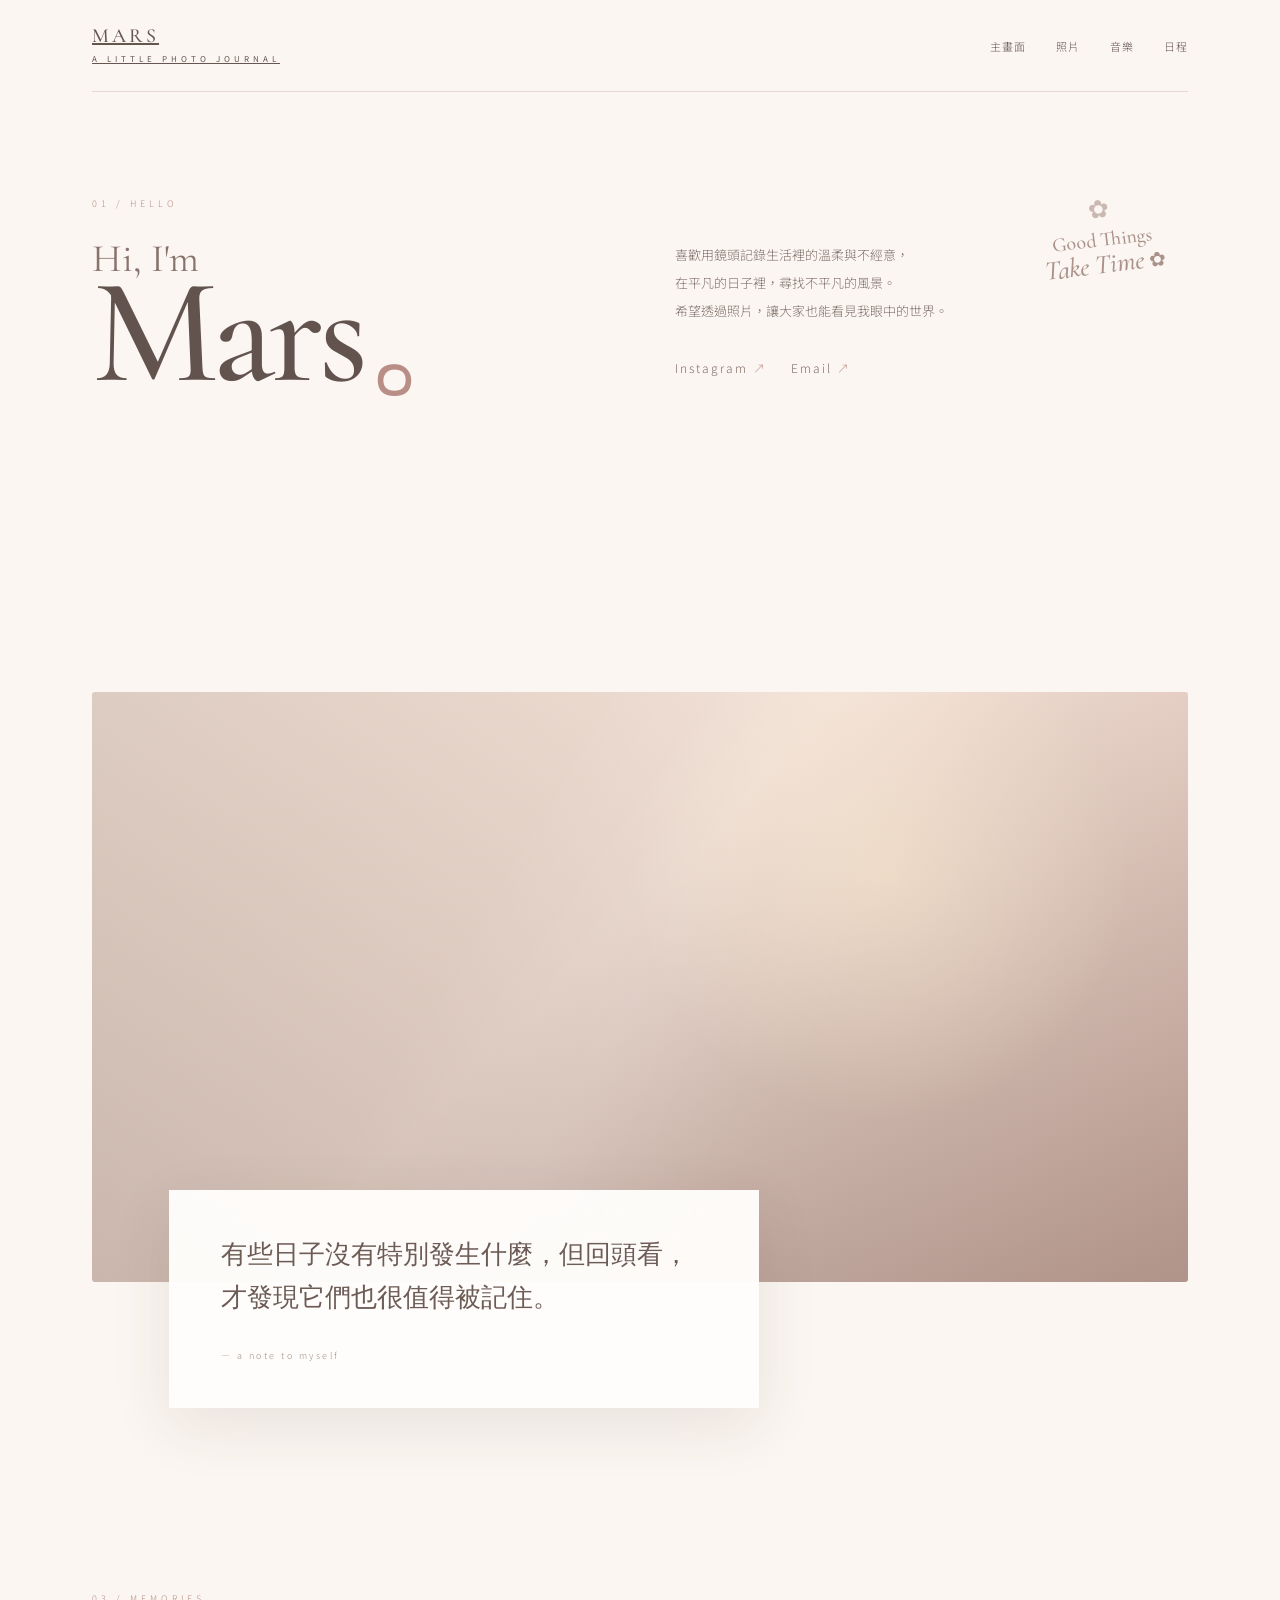
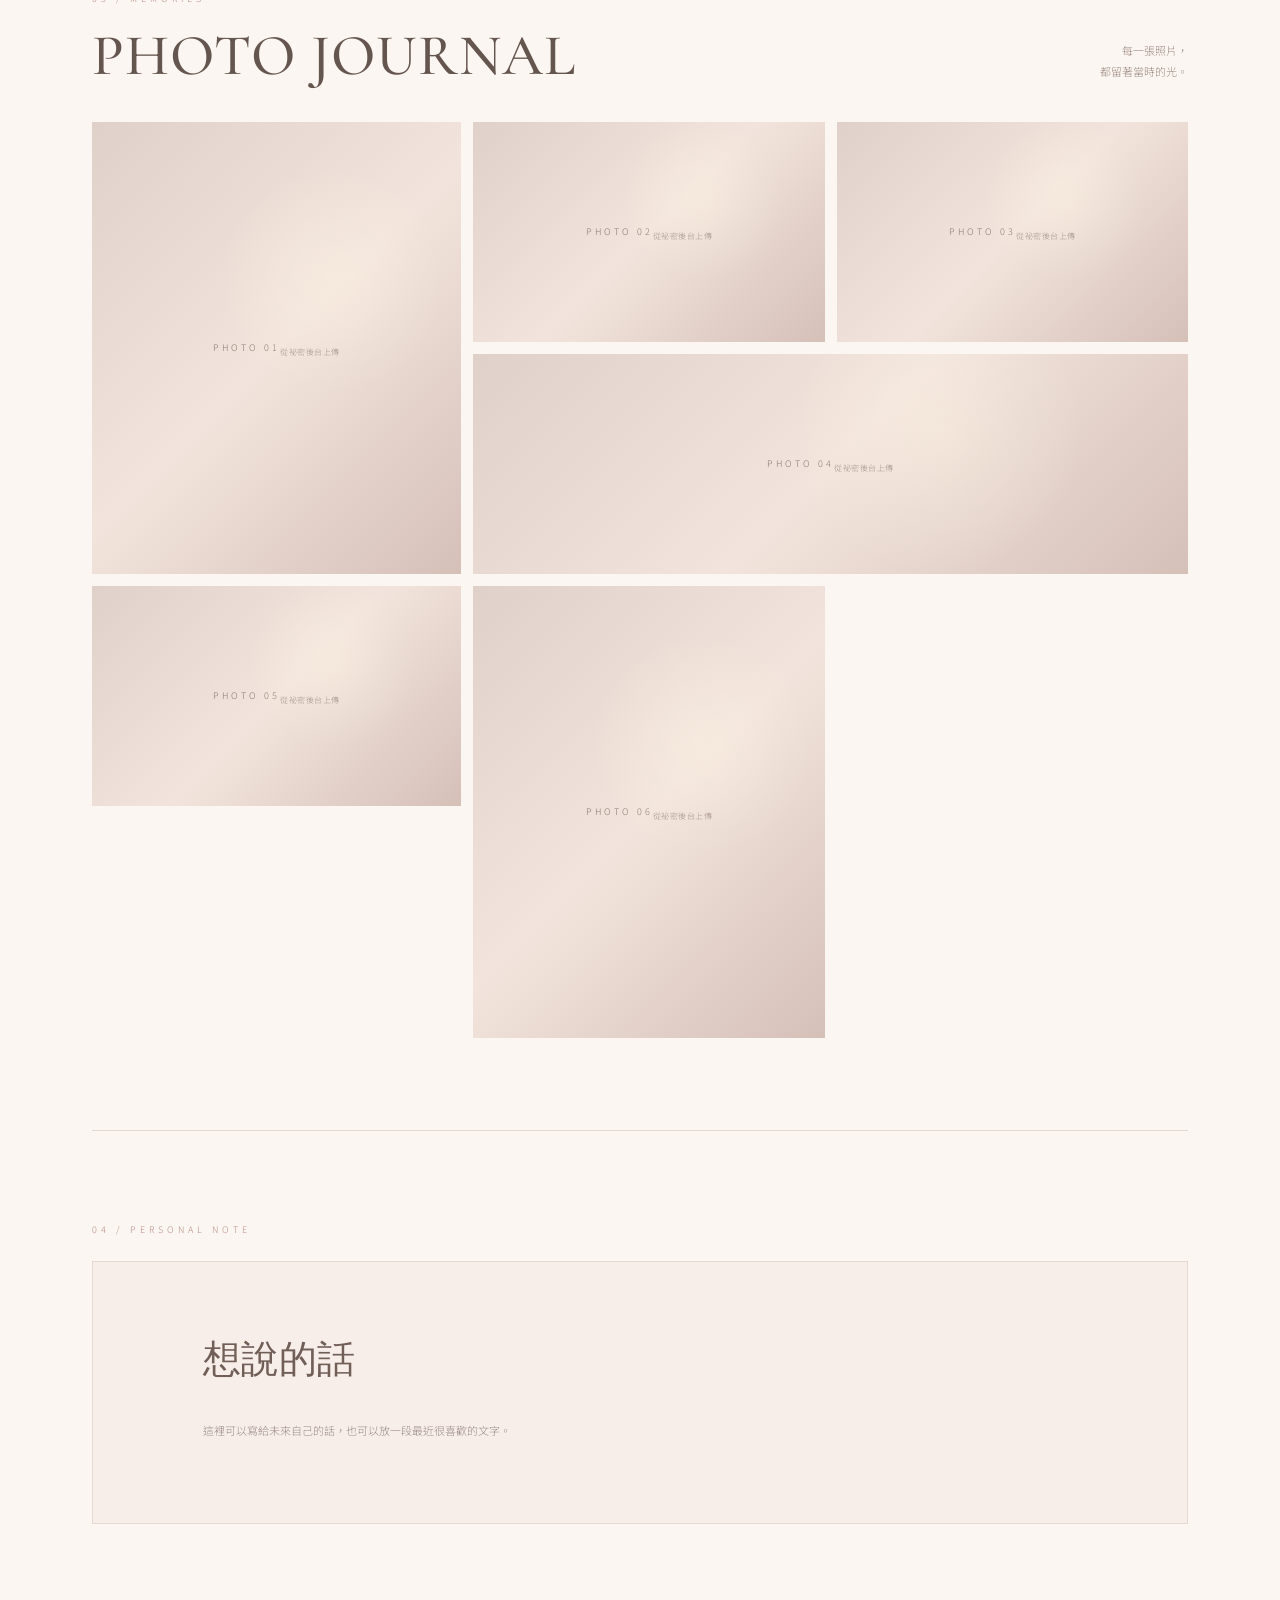
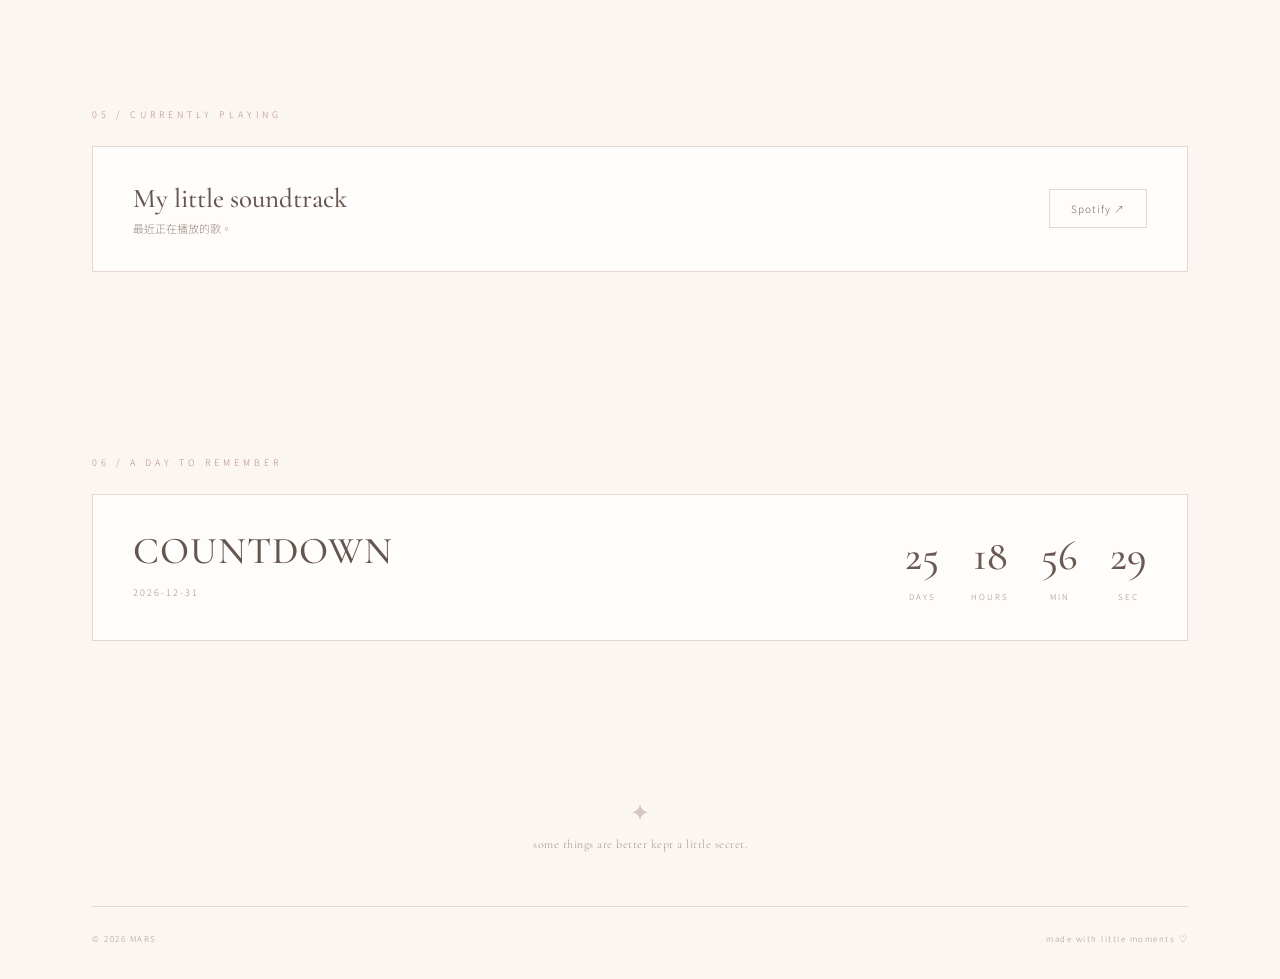
==== commit 7bb9ca37: "Clarify Instagram and email editor fields" ====
--- a/admin.html
+++ b/admin.html
@@ -1,11 +1,11 @@
-<!doctype html><html lang="zh-Hant"><head><meta charset="utf-8"><meta name="viewport" content="width=device-width,initial-scale=1"><title>Mars · Private Editor</title><style>:root{--bg:#fbf7f2;--paper:#fffdfb;--soft:#f6eee9;--ink:#5e514c;--rose:#b98e87;--line:#ded3cd;--danger:#b56f69}*{box-sizing:border-box}body{margin:0;background:var(--bg);color:var(--ink);font-family:Arial,'Noto Sans TC',sans-serif;font-weight:300}.page{max-width:900px;margin:auto;padding:0 22px 70px}header{min-height:88px;border-bottom:1px solid var(--line);display:flex;align-items:center;justify-content:space-between}.brand{font-size:19px;letter-spacing:3px}.brand small{display:block;margin-top:7px;font-size:8px;letter-spacing:3px}.back{color:var(--ink);text-decoration:none;font-size:11px}.hero{padding:55px 0 25px}.eyebrow{font-size:10px;letter-spacing:3px;color:var(--rose);margin-bottom:12px}h1{margin:0;font-size:64px;font-weight:400}h2{margin:0 0 20px;font-size:30px;font-weight:400}.sub{color:#9b8e88;font-size:12px;line-height:2}.status{padding:13px 16px;background:var(--soft);border:1px solid var(--line);font-size:11px;margin:20px 0}.section{margin:18px 0;padding:25px;background:var(--paper);border:1px solid var(--line)}.field{margin-bottom:16px}.field label{display:block;margin-bottom:6px;color:#9b8e88;font-size:9px;letter-spacing:1.5px}.field input,.field textarea{width:100%;padding:12px;border:1px solid var(--line);background:#fff;color:var(--ink);font:13px Arial,'Noto Sans TC',sans-serif;outline:0}.field textarea{min-height:105px;resize:vertical;line-height:1.7}.buttons{display:flex;gap:10px}.btn{padding:13px 22px;border:0;font-size:11px;letter-spacing:1px;cursor:pointer}.save{background:var(--ink);color:#fff}.logout{border:1px solid var(--line);background:transparent;color:var(--ink)}.message{min-height:20px;margin-top:12px;font-size:11px}.ok{color:#788a75}.err{color:var(--danger)}.upload{border:1px dashed #cdbab2;padding:20px;text-align:center;background:#fcf8f5;margin-bottom:18px}.upload input[type=file]{max-width:100%}.photos{display:grid;grid-template-columns:repeat(3,1fr);gap:10px}.photoCard{border:1px solid var(--line);background:#fff;overflow:hidden}.photoCard img{width:100%;height:160px;object-fit:cover;display:block}.meta{padding:10px;font-size:9px;line-height:1.7;color:#8f807a}.meta b{font-weight:400;color:var(--ink)}footer{text-align:center;border-top:1px solid var(--line);padding-top:24px;margin-top:45px;color:#aaa;font-size:9px;letter-spacing:1px}@media(max-width:650px){.page{padding:0 16px 50px}.section{padding:20px}.buttons{flex-direction:column}.btn{width:100%}.photos{grid-template-columns:1fr 1fr}.photoCard img{height:125px}h1{font-size:54px}}</style></head><body><div class="page"><header><div class="brand">MARS<small>A LITTLE PHOTO JOURNAL · PRIVATE</small></div><a class="back" href="index.html">← 回到網站</a></header><section class="hero"><div class="eyebrow">PRIVATE AREA · V10</div><h1>Editor.</h1><p class="sub">前台看到的內容，都從這裡編輯。儲存後會同步到 Supabase，網站前台會自動更新。</p></section><div id="status" class="status"><strong>正在載入編輯器...</strong></div><main id="editor"><section class="section"><div class="eyebrow">01 / ABOUT</div><h2>網站基本資料</h2><div class="field"><label>NAME</label><input id="name"></div><div class="field"><label>INTRO / 簡介</label><textarea id="intro"></textarea></div><div class="field"><label>INSTAGRAM URL</label><input id="instagram_url" type="url"></div><div class="field"><label>EMAIL</label><input id="email" type="email"></div></section><section class="section"><div class="eyebrow">02 / HERO & QUOTE</div><h2>主視覺與佳句</h2><div class="field"><label>HERO IMAGE URL / 主視覺網址</label><input id="hero_image" type="url"></div><div class="field"><label>QUOTE / 佳句</label><textarea id="quote"></textarea></div><div class="field"><label>QUOTE AUTHOR</label><input id="quote_author"></div></section><section class="section"><div class="eyebrow">03 / PERSONAL NOTE</div><h2>想說的話</h2><div class="field"><label>NOTE TITLE</label><input id="note_title"></div><div class="field"><label>NOTE TEXT</label><textarea id="note_text"></textarea></div><div class="field"><label>SMALL TEXT</label><textarea id="note_small"></textarea></div></section><section class="section"><div class="eyebrow">04 / MUSIC</div><h2>音樂</h2><div class="field"><label>MUSIC TITLE</label><input id="music_title"></div><div class="field"><label>MUSIC DESCRIPTION</label><textarea id="music_description"></textarea></div><div class="field"><label>SPOTIFY URL</label><input id="spotify_url" type="url"></div></section><section class="section"><div class="eyebrow">05 / COUNTDOWN</div><h2>倒數日程</h2><div class="field"><label>COUNTDOWN DATE</label><input id="countdown_date" type="datetime-local"></div></section><section class="section"><div class="eyebrow">06 / PHOTOS</div><h2>照片</h2><div class="upload"><p style="font-size:11px">上傳後自動讀取 EXIF：相機、鏡頭、焦段、光圈、ISO、快門、拍攝日期。</p><input id="photoFile" type="file" accept="image/*"><input id="photoTitle" placeholder="照片標題（可留白）" style="margin-top:12px;padding:10px;width:100%;border:1px solid var(--line)"><button id="uploadBtn" class="btn save" style="margin-top:12px">UPLOAD PHOTO</button><div id="uploadMsg" class="message"></div></div><div id="photos" class="photos"></div></section><section class="section"><div class="eyebrow">07 / SAVE</div><h2>儲存</h2><div class="buttons"><button id="saveBtn" class="btn save">SAVE CHANGES</button><button id="logoutBtn" class="btn logout">LOG OUT</button></div><div id="message" class="message"></div></section></main><footer>MARS · A LITTLE PHOTO JOURNAL · PRIVATE EDITOR</footer></div><script>
+<!doctype html><html lang="zh-Hant"><head><meta charset="utf-8"><meta name="viewport" content="width=device-width,initial-scale=1"><title>Mars · Private Editor</title><style>:root{--bg:#fbf7f2;--paper:#fffdfb;--soft:#f6eee9;--ink:#5e514c;--rose:#b98e87;--line:#ded3cd;--danger:#b56f69}*{box-sizing:border-box}body{margin:0;background:var(--bg);color:var(--ink);font-family:Arial,'Noto Sans TC',sans-serif;font-weight:300}.page{max-width:900px;margin:auto;padding:0 22px 70px}header{min-height:88px;border-bottom:1px solid var(--line);display:flex;align-items:center;justify-content:space-between}.brand{font-size:19px;letter-spacing:3px}.brand small{display:block;margin-top:7px;font-size:8px;letter-spacing:3px}.back{color:var(--ink);text-decoration:none;font-size:11px}.hero{padding:55px 0 25px}.eyebrow{font-size:10px;letter-spacing:3px;color:var(--rose);margin-bottom:12px}h1{margin:0;font-size:64px;font-weight:400}h2{margin:0 0 20px;font-size:30px;font-weight:400}.sub{color:#9b8e88;font-size:12px;line-height:2}.status{padding:13px 16px;background:var(--soft);border:1px solid var(--line);font-size:11px;margin:20px 0}.section{margin:18px 0;padding:25px;background:var(--paper);border:1px solid var(--line)}.field{margin-bottom:16px}.field label{display:block;margin-bottom:6px;color:#9b8e88;font-size:9px;letter-spacing:1.5px}.field input,.field textarea{width:100%;padding:12px;border:1px solid var(--line);background:#fff;color:var(--ink);font:13px Arial,'Noto Sans TC',sans-serif;outline:0}.field textarea{min-height:105px;resize:vertical;line-height:1.7}.buttons{display:flex;gap:10px}.btn{padding:13px 22px;border:0;font-size:11px;letter-spacing:1px;cursor:pointer}.save{background:var(--ink);color:#fff}.logout{border:1px solid var(--line);background:transparent;color:var(--ink)}.message{min-height:20px;margin-top:12px;font-size:11px}.ok{color:#788a75}.err{color:var(--danger)}.upload{border:1px dashed #cdbab2;padding:20px;text-align:center;background:#fcf8f5;margin-bottom:18px}.upload input[type=file]{max-width:100%}.photos{display:grid;grid-template-columns:repeat(3,1fr);gap:10px}.photoCard{border:1px solid var(--line);background:#fff;overflow:hidden}.photoCard img{width:100%;height:160px;object-fit:cover;display:block}.meta{padding:10px;font-size:9px;line-height:1.7;color:#8f807a}.meta b{font-weight:400;color:var(--ink)}footer{text-align:center;border-top:1px solid var(--line);padding-top:24px;margin-top:45px;color:#aaa;font-size:9px;letter-spacing:1px}@media(max-width:650px){.page{padding:0 16px 50px}.section{padding:20px}.buttons{flex-direction:column}.btn{width:100%}.photos{grid-template-columns:1fr 1fr}.photoCard img{height:125px}h1{font-size:54px}}</style></head><body><div class="page"><header><div class="brand">MARS<small>A LITTLE PHOTO JOURNAL · PRIVATE</small></div><a class="back" href="index.html">← 回到網站</a></header><section class="hero"><div class="eyebrow">PRIVATE AREA · V10</div><h1>Editor.</h1><p class="sub">前台看到的內容，都從這裡編輯。儲存後會同步到 Supabase，網站前台會自動更新。</p></section><div id="status" class="status"><strong>正在載入編輯器...</strong></div><main id="editor"><section class="section"><div class="eyebrow">01 / ABOUT</div><h2>網站基本資料</h2><div class="field"><label>NAME / 名稱</label><input id="name"></div><div class="field"><label>INTRO / 簡介</label><textarea id="intro"></textarea></div><div class="field"><label>INSTAGRAM / 前台顯示的 Instagram 連結</label><input id="instagram_url" type="url" placeholder="https://www.instagram.com/你的帳號/"></div><div class="field"><label>EMAIL / 前台顯示的 Email</label><input id="email" type="email" placeholder="your@email.com"></div></section><section class="section"><div class="eyebrow">02 / HERO & QUOTE</div><h2>主視覺與佳句</h2><div class="field"><label>HERO IMAGE URL / 主視覺網址</label><input id="hero_image" type="url"></div><div class="field"><label>QUOTE / 佳句</label><textarea id="quote"></textarea></div><div class="field"><label>QUOTE AUTHOR</label><input id="quote_author"></div></section><section class="section"><div class="eyebrow">03 / PERSONAL NOTE</div><h2>想說的話</h2><div class="field"><label>NOTE TITLE</label><input id="note_title"></div><div class="field"><label>NOTE TEXT</label><textarea id="note_text"></textarea></div><div class="field"><label>SMALL TEXT</label><textarea id="note_small"></textarea></div></section><section class="section"><div class="eyebrow">04 / MUSIC</div><h2>音樂</h2><div class="field"><label>MUSIC TITLE / 歌曲名稱（可留白，Spotify 會自動讀取）</label><input id="music_title"></div><div class="field"><label>MUSIC DESCRIPTION / 音樂介紹</label><textarea id="music_description"></textarea></div><div class="field"><label>SPOTIFY URL / 貼上 Spotify 連結後自動顯示歌曲與專輯圖片</label><input id="spotify_url" type="url" placeholder="https://open.spotify.com/track/..."></div></section><section class="section"><div class="eyebrow">05 / COUNTDOWN</div><h2>倒數日程</h2><div class="field"><label>COUNTDOWN DATE</label><input id="countdown_date" type="datetime-local"></div></section><section class="section"><div class="eyebrow">06 / PHOTOS</div><h2>照片</h2><div class="upload"><p style="font-size:11px">上傳後自動讀取 EXIF：相機、鏡頭、焦段、光圈、ISO、快門、拍攝日期。</p><input id="photoFile" type="file" accept="image/*"><input id="photoTitle" placeholder="照片標題（可留白）" style="margin-top:12px;padding:10px;width:100%;border:1px solid var(--line)"><button id="uploadBtn" class="btn save" style="margin-top:12px">UPLOAD PHOTO</button><div id="uploadMsg" class="message"></div></div><div id="photos" class="photos"></div></section><section class="section"><div class="eyebrow">07 / SAVE</div><h2>儲存</h2><div class="buttons"><button id="saveBtn" class="btn save">SAVE CHANGES</button><button id="logoutBtn" class="btn logout">LOG OUT</button></div><div id="message" class="message"></div></section></main><footer>MARS · A LITTLE PHOTO JOURNAL · PRIVATE EDITOR</footer></div><script>
 const API='https://roynzxilxumfzzuezelg.supabase.co/functions/v1/admin-api-v8';const $=id=>document.getElementById(id);const token=()=>sessionStorage.getItem('admin_token');const fields=['name','intro','instagram_url','email','hero_image','quote','quote_author','note_title','note_text','note_small','music_title','music_description','spotify_url','countdown_date'];
 async function api(action,extra={}){const r=await fetch(API,{method:'POST',headers:{'Content-Type':'application/json'},body:JSON.stringify({action,token:token(),...extra})});let j={};try{j=await r.json()}catch{}return{r,j}}
 function kick(){sessionStorage.clear();location.href='index.html'}
 function setDateValue(v){const e=$('countdown_date');if(!e)return;e.value=v?String(v).slice(0,16):''}
-async function load(){if(!token()){location.href='index.html';return}try{const {r,j}=await api('get');if(r.status===401){$('status').innerHTML='<strong>登入已失效。</strong>';setTimeout(kick,700);return}if(!r.ok||!j.ok)throw Error(j.detail||j.error||`HTTP ${r.status}`);const c=j.content||{};fields.forEach(k=>{if(k==='countdown_date')setDateValue(c[k]);else if($(k))$(k).value=c[k]??''});$('status').innerHTML='<strong>✓ 已連線</strong>　這裡的欄位就是前台對應內容。儲存後重新整理前台即可看到。';renderPhotos(j.photos||[])}catch(e){$('status').innerHTML='<strong>載入失敗：</strong> '+e.message}}
+async function load(){if(!token()){location.href='index.html';return}try{const {r,j}=await api('get');if(r.status===401){$('status').innerHTML='<strong>登入已失效。</strong>';setTimeout(kick,700);return}if(!r.ok||!j.ok)throw Error(j.detail||j.error||`HTTP ${r.status}`);const c=j.content||{};fields.forEach(k=>{if(k==='countdown_date')setDateValue(c[k]);else if($(k))$(k).value=c[k]??''});$('status').innerHTML='<strong>✓ 已連線</strong>　Instagram、Email、音樂、照片等欄位都會同步到前台。儲存後回到前台重新整理即可看到。';renderPhotos(j.photos||[])}catch(e){$('status').innerHTML='<strong>載入失敗：</strong> '+e.message}}
 function esc(v){return String(v??'').replace(/[&<>"']/g,m=>({'&':'&amp;','<':'&lt;','>':'&gt;','"':'&quot;',"'":'&#39;'}[m]))}
-function renderPhotos(list){$('photos').innerHTML=list.length?list.map(p=>`<div class="photoCard"><img src="${esc(p.image_url)}"><div class="meta"><b>${esc(p.title||'PHOTO')}</b><br>${esc(p.camera||'')}<br>${esc(p.lens||'')} · ${esc(p.focal_length||'')} · ${esc(p.aperture||'')}<br>ISO ${esc(p.iso||'')} · ${esc(p.shutter_speed||'')}<br>${esc(p.taken_at||'')}<br><button class="del" data-id="${esc(p.id)}" style="margin-top:7px;padding:5px 8px;border:1px solid #ded3cd;background:#fff">DELETE</button></div></div>`).join(''):'<div style="font-size:11px;color:#a09089;grid-column:1/-1">目前沒有照片。</div>';document.querySelectorAll('.del').forEach(b=>b.onclick=()=>deletePhoto(b.dataset.id))}
+function renderPhotos(list){$('photos').innerHTML=list.length?list.map(p=>`<div class="photoCard"><img src="${esc(p.image_url)}"><div class="meta"><b>${esc(p.title||'未命名照片')}</b><br>${esc(p.camera||'')}<br>${esc(p.lens||'')} · ${esc(p.focal_length||'')} · ${esc(p.aperture||'')}<br>ISO ${esc(p.iso||'')} · ${esc(p.shutter_speed||'')}<br>${esc(p.taken_at||'')}<br><button class="del" data-id="${esc(p.id)}" style="margin-top:7px;padding:5px 8px;border:1px solid #ded3cd;background:#fff">DELETE</button></div></div>`).join(''):'<div style="font-size:11px;color:#a09089;grid-column:1/-1">目前沒有照片。</div>';document.querySelectorAll('.del').forEach(b=>b.onclick=()=>deletePhoto(b.dataset.id))}
 $('saveBtn').onclick=async()=>{const content={};fields.forEach(k=>content[k]=$(k)?.value||'');$('message').textContent='儲存中...';try{const {r,j}=await api('save',{content});if(r.status===401){kick();return}if(!r.ok||!j.ok)throw Error(j.detail||j.error||'save_error');$('message').textContent='✓ 已儲存！前台現在會讀取最新資料。';$('message').className='message ok'}catch(e){$('message').textContent='儲存失敗：'+e.message;$('message').className='message err'}};
 $('logoutBtn').onclick=async()=>{try{await api('logout')}finally{kick()}};
 $('uploadBtn').onclick=async()=>{const f=$('photoFile').files[0];if(!f){$('uploadMsg').textContent='請先選擇照片。';return}const form=new FormData();form.append('token',token());form.append('file',f);form.append('title',$('photoTitle').value);$('uploadMsg').textContent='上傳中，正在自動讀取 EXIF...';try{const r=await fetch(API,{method:'POST',body:form});const j=await r.json();if(r.status===401){kick();return}if(!r.ok||!j.ok)throw Error(j.detail||j.error||'upload_error');$('uploadMsg').textContent='✓ 照片已上傳，EXIF 已自動儲存。';$('uploadMsg').className='message ok';$('photoFile').value='';$('photoTitle').value='';const x=await api('get');renderPhotos(x.j?.photos||[])}catch(e){$('uploadMsg').textContent='上傳失敗：'+e.message;$('uploadMsg').className='message err'}};
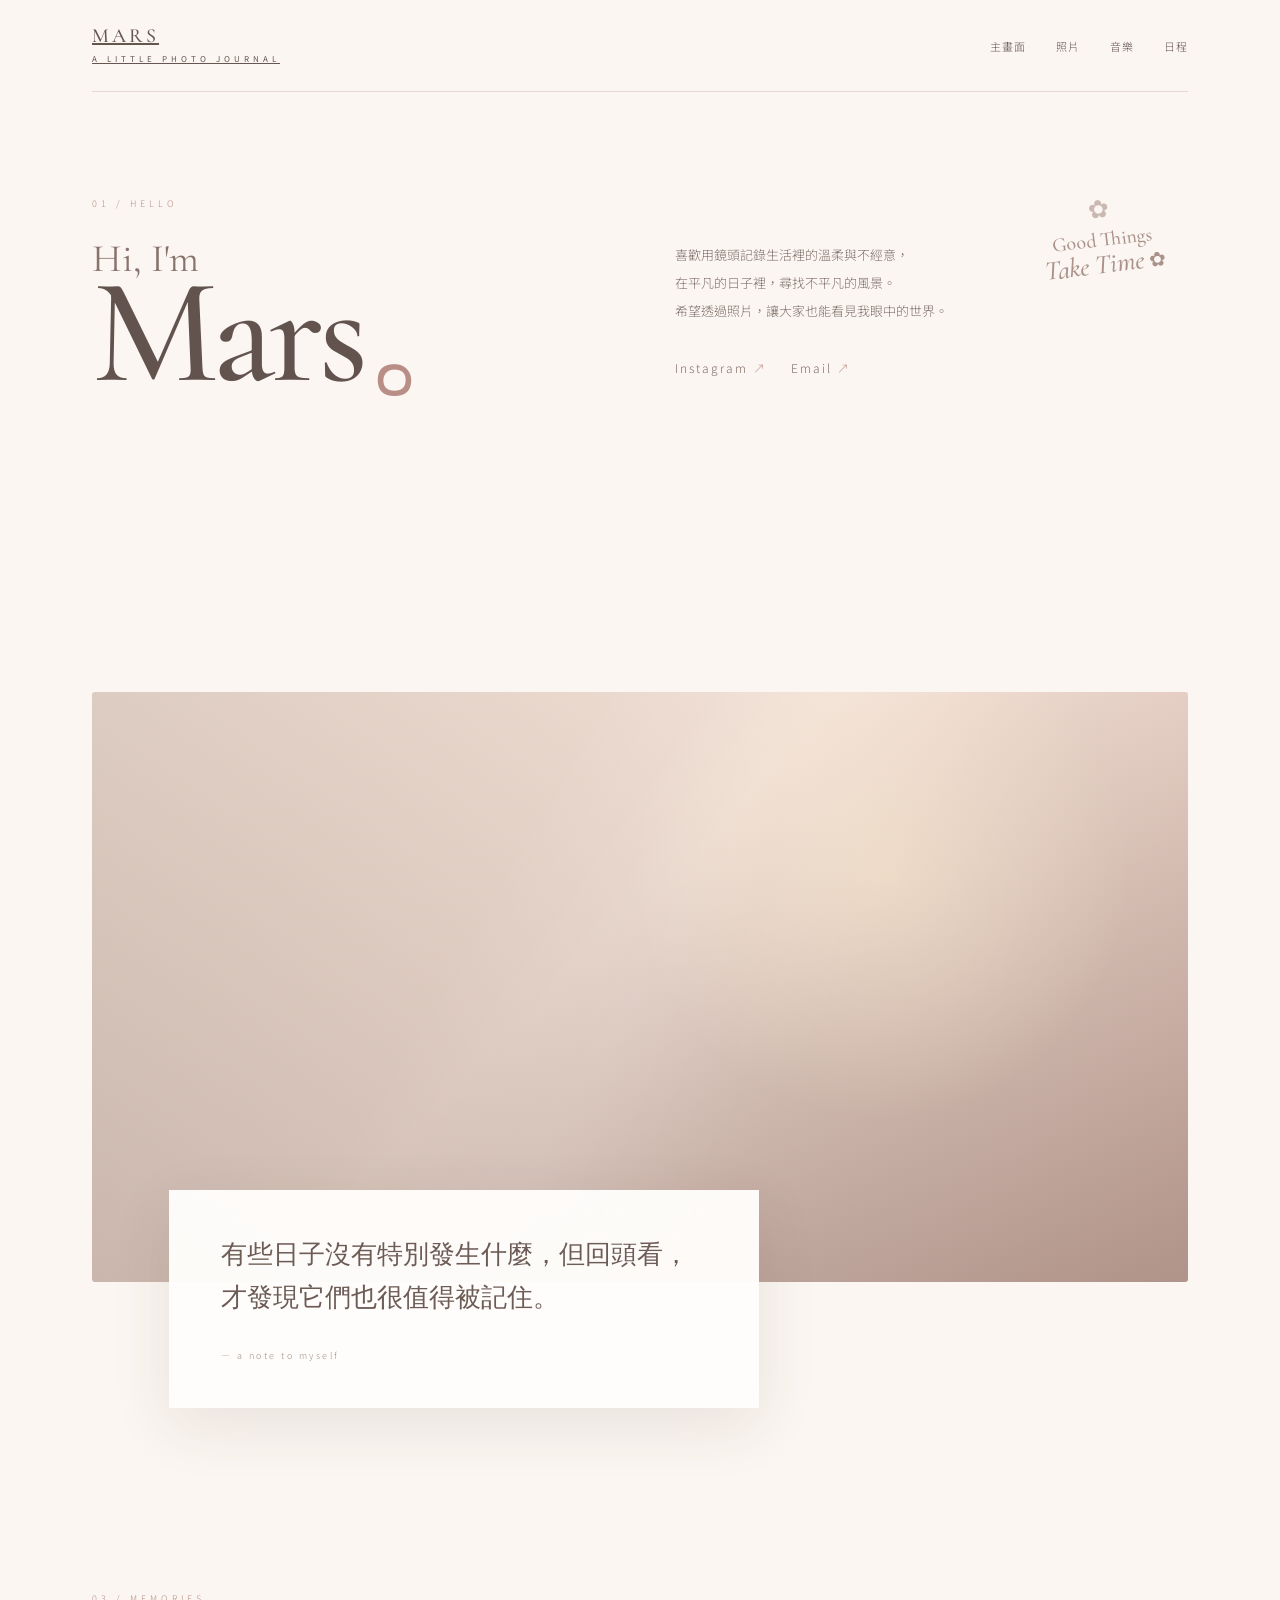
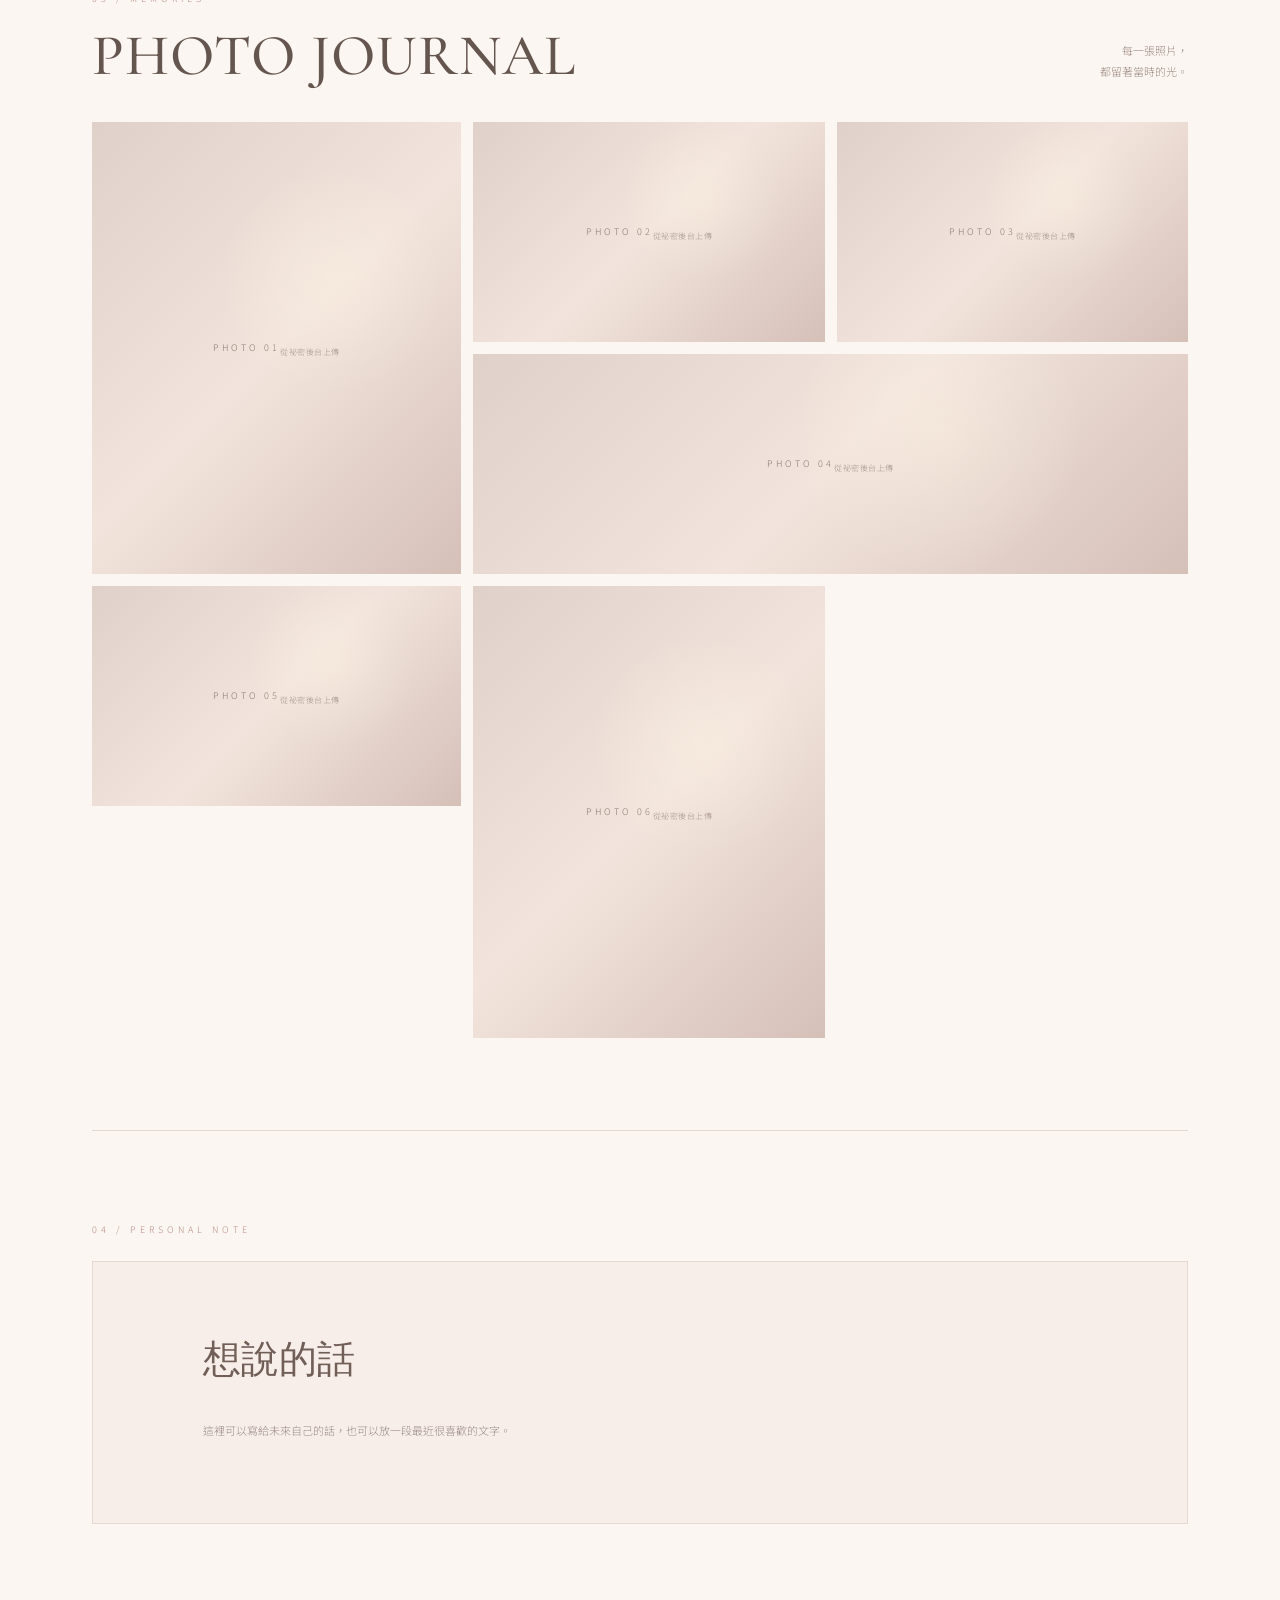
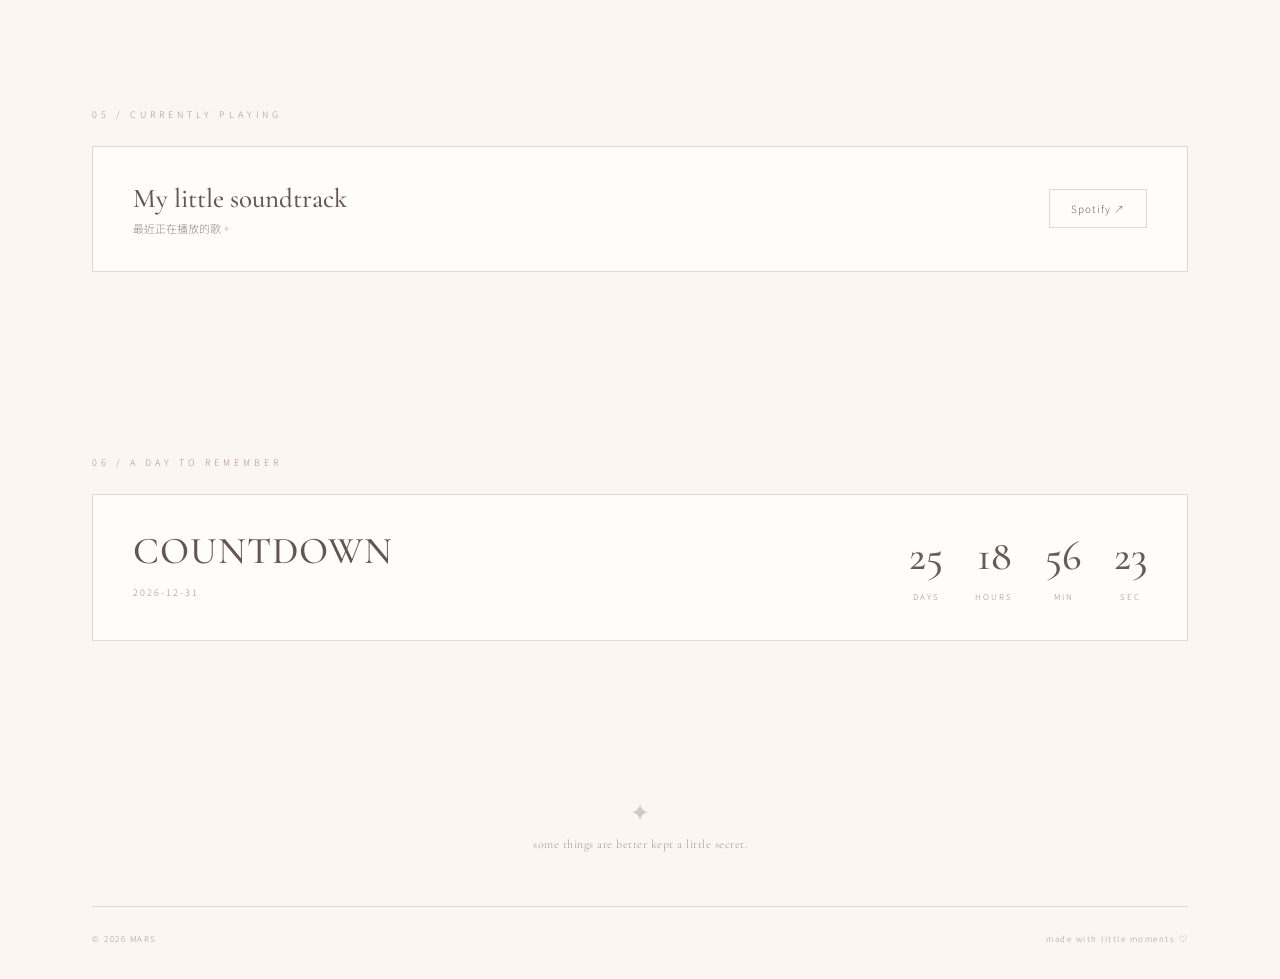
==== commit 698322cb: "Fix large photo uploads with client compression and preserve EXIF" ====
--- a/admin.html
+++ b/admin.html
@@ -1,4 +1,4 @@
-<!doctype html><html lang="zh-Hant"><head><meta charset="utf-8"><meta name="viewport" content="width=device-width,initial-scale=1"><title>Mars · Private Editor</title><style>:root{--bg:#fbf7f2;--paper:#fffdfb;--soft:#f6eee9;--ink:#5e514c;--rose:#b98e87;--line:#ded3cd;--danger:#b56f69}*{box-sizing:border-box}body{margin:0;background:var(--bg);color:var(--ink);font-family:Arial,'Noto Sans TC',sans-serif;font-weight:300}.page{max-width:900px;margin:auto;padding:0 22px 70px}header{min-height:88px;border-bottom:1px solid var(--line);display:flex;align-items:center;justify-content:space-between}.brand{font-size:19px;letter-spacing:3px}.brand small{display:block;margin-top:7px;font-size:8px;letter-spacing:3px}.back{color:var(--ink);text-decoration:none;font-size:11px}.hero{padding:55px 0 25px}.eyebrow{font-size:10px;letter-spacing:3px;color:var(--rose);margin-bottom:12px}h1{margin:0;font-size:64px;font-weight:400}h2{margin:0 0 20px;font-size:30px;font-weight:400}.sub{color:#9b8e88;font-size:12px;line-height:2}.status{padding:13px 16px;background:var(--soft);border:1px solid var(--line);font-size:11px;margin:20px 0}.section{margin:18px 0;padding:25px;background:var(--paper);border:1px solid var(--line)}.field{margin-bottom:16px}.field label{display:block;margin-bottom:6px;color:#9b8e88;font-size:9px;letter-spacing:1.5px}.field input,.field textarea{width:100%;padding:12px;border:1px solid var(--line);background:#fff;color:var(--ink);font:13px Arial,'Noto Sans TC',sans-serif;outline:0}.field textarea{min-height:105px;resize:vertical;line-height:1.7}.buttons{display:flex;gap:10px}.btn{padding:13px 22px;border:0;font-size:11px;letter-spacing:1px;cursor:pointer}.save{background:var(--ink);color:#fff}.logout{border:1px solid var(--line);background:transparent;color:var(--ink)}.message{min-height:20px;margin-top:12px;font-size:11px}.ok{color:#788a75}.err{color:var(--danger)}.upload{border:1px dashed #cdbab2;padding:20px;text-align:center;background:#fcf8f5;margin-bottom:18px}.upload input[type=file]{max-width:100%}.photos{display:grid;grid-template-columns:repeat(3,1fr);gap:10px}.photoCard{border:1px solid var(--line);background:#fff;overflow:hidden}.photoCard img{width:100%;height:160px;object-fit:cover;display:block}.meta{padding:10px;font-size:9px;line-height:1.7;color:#8f807a}.meta b{font-weight:400;color:var(--ink)}footer{text-align:center;border-top:1px solid var(--line);padding-top:24px;margin-top:45px;color:#aaa;font-size:9px;letter-spacing:1px}@media(max-width:650px){.page{padding:0 16px 50px}.section{padding:20px}.buttons{flex-direction:column}.btn{width:100%}.photos{grid-template-columns:1fr 1fr}.photoCard img{height:125px}h1{font-size:54px}}</style></head><body><div class="page"><header><div class="brand">MARS<small>A LITTLE PHOTO JOURNAL · PRIVATE</small></div><a class="back" href="index.html">← 回到網站</a></header><section class="hero"><div class="eyebrow">PRIVATE AREA · V10</div><h1>Editor.</h1><p class="sub">前台看到的內容，都從這裡編輯。儲存後會同步到 Supabase，網站前台會自動更新。</p></section><div id="status" class="status"><strong>正在載入編輯器...</strong></div><main id="editor"><section class="section"><div class="eyebrow">01 / ABOUT</div><h2>網站基本資料</h2><div class="field"><label>NAME / 名稱</label><input id="name"></div><div class="field"><label>INTRO / 簡介</label><textarea id="intro"></textarea></div><div class="field"><label>INSTAGRAM / 前台顯示的 Instagram 連結</label><input id="instagram_url" type="url" placeholder="https://www.instagram.com/你的帳號/"></div><div class="field"><label>EMAIL / 前台顯示的 Email</label><input id="email" type="email" placeholder="your@email.com"></div></section><section class="section"><div class="eyebrow">02 / HERO & QUOTE</div><h2>主視覺與佳句</h2><div class="field"><label>HERO IMAGE URL / 主視覺網址</label><input id="hero_image" type="url"></div><div class="field"><label>QUOTE / 佳句</label><textarea id="quote"></textarea></div><div class="field"><label>QUOTE AUTHOR</label><input id="quote_author"></div></section><section class="section"><div class="eyebrow">03 / PERSONAL NOTE</div><h2>想說的話</h2><div class="field"><label>NOTE TITLE</label><input id="note_title"></div><div class="field"><label>NOTE TEXT</label><textarea id="note_text"></textarea></div><div class="field"><label>SMALL TEXT</label><textarea id="note_small"></textarea></div></section><section class="section"><div class="eyebrow">04 / MUSIC</div><h2>音樂</h2><div class="field"><label>MUSIC TITLE / 歌曲名稱（可留白，Spotify 會自動讀取）</label><input id="music_title"></div><div class="field"><label>MUSIC DESCRIPTION / 音樂介紹</label><textarea id="music_description"></textarea></div><div class="field"><label>SPOTIFY URL / 貼上 Spotify 連結後自動顯示歌曲與專輯圖片</label><input id="spotify_url" type="url" placeholder="https://open.spotify.com/track/..."></div></section><section class="section"><div class="eyebrow">05 / COUNTDOWN</div><h2>倒數日程</h2><div class="field"><label>COUNTDOWN DATE</label><input id="countdown_date" type="datetime-local"></div></section><section class="section"><div class="eyebrow">06 / PHOTOS</div><h2>照片</h2><div class="upload"><p style="font-size:11px">上傳後自動讀取 EXIF：相機、鏡頭、焦段、光圈、ISO、快門、拍攝日期。</p><input id="photoFile" type="file" accept="image/*"><input id="photoTitle" placeholder="照片標題（可留白）" style="margin-top:12px;padding:10px;width:100%;border:1px solid var(--line)"><button id="uploadBtn" class="btn save" style="margin-top:12px">UPLOAD PHOTO</button><div id="uploadMsg" class="message"></div></div><div id="photos" class="photos"></div></section><section class="section"><div class="eyebrow">07 / SAVE</div><h2>儲存</h2><div class="buttons"><button id="saveBtn" class="btn save">SAVE CHANGES</button><button id="logoutBtn" class="btn logout">LOG OUT</button></div><div id="message" class="message"></div></section></main><footer>MARS · A LITTLE PHOTO JOURNAL · PRIVATE EDITOR</footer></div><script>
+<!doctype html><html lang="zh-Hant"><head><meta charset="utf-8"><meta name="viewport" content="width=device-width,initial-scale=1"><title>Mars · Private Editor</title><style>:root{--bg:#fbf7f2;--paper:#fffdfb;--soft:#f6eee9;--ink:#5e514c;--rose:#b98e87;--line:#ded3cd;--danger:#b56f69}*{box-sizing:border-box}body{margin:0;background:var(--bg);color:var(--ink);font-family:Arial,'Noto Sans TC',sans-serif;font-weight:300}.page{max-width:900px;margin:auto;padding:0 22px 70px}header{min-height:88px;border-bottom:1px solid var(--line);display:flex;align-items:center;justify-content:space-between}.brand{font-size:19px;letter-spacing:3px}.brand small{display:block;margin-top:7px;font-size:8px;letter-spacing:3px}.back{color:var(--ink);text-decoration:none;font-size:11px}.hero{padding:55px 0 25px}.eyebrow{font-size:10px;letter-spacing:3px;color:var(--rose);margin-bottom:12px}h1{margin:0;font-size:64px;font-weight:400}h2{margin:0 0 20px;font-size:30px;font-weight:400}.sub{color:#9b8e88;font-size:12px;line-height:2}.status{padding:13px 16px;background:var(--soft);border:1px solid var(--line);font-size:11px;margin:20px 0}.section{margin:18px 0;padding:25px;background:var(--paper);border:1px solid var(--line)}.field{margin-bottom:16px}.field label{display:block;margin-bottom:6px;color:#9b8e88;font-size:9px;letter-spacing:1.5px}.field input,.field textarea{width:100%;padding:12px;border:1px solid var(--line);background:#fff;color:var(--ink);font:13px Arial,'Noto Sans TC',sans-serif;outline:0}.field textarea{min-height:105px;resize:vertical;line-height:1.7}.buttons{display:flex;gap:10px}.btn{padding:13px 22px;border:0;font-size:11px;letter-spacing:1px;cursor:pointer}.save{background:var(--ink);color:#fff}.logout{border:1px solid var(--line);background:transparent;color:var(--ink)}.message{min-height:20px;margin-top:12px;font-size:11px}.ok{color:#788a75}.err{color:var(--danger)}.upload{border:1px dashed #cdbab2;padding:20px;text-align:center;background:#fcf8f5;margin-bottom:18px}.upload input[type=file]{max-width:100%}.uploadHint{margin:8px 0 0;color:#9b8e88;font-size:9px;line-height:1.7}.photos{display:grid;grid-template-columns:repeat(3,1fr);gap:10px}.photoCard{border:1px solid var(--line);background:#fff;overflow:hidden}.photoCard img{width:100%;height:160px;object-fit:cover;display:block}.meta{padding:10px;font-size:9px;line-height:1.7;color:#8f807a}.meta b{font-weight:400;color:var(--ink)}footer{text-align:center;border-top:1px solid var(--line);padding-top:24px;margin-top:45px;color:#aaa;font-size:9px;letter-spacing:1px}@media(max-width:650px){.page{padding:0 16px 50px}.section{padding:20px}.buttons{flex-direction:column}.btn{width:100%}.photos{grid-template-columns:1fr 1fr}.photoCard img{height:125px}h1{font-size:54px}}</style></head><body><div class="page"><header><div class="brand">MARS<small>A LITTLE PHOTO JOURNAL · PRIVATE</small></div><a class="back" href="index.html">← 回到網站</a></header><section class="hero"><div class="eyebrow">PRIVATE AREA · V10</div><h1>Editor.</h1><p class="sub">前台看到的內容，都從這裡編輯。儲存後會同步到 Supabase，網站前台會自動更新。</p></section><div id="status" class="status"><strong>正在載入編輯器...</strong></div><main id="editor"><section class="section"><div class="eyebrow">01 / ABOUT</div><h2>網站基本資料</h2><div class="field"><label>NAME / 名稱</label><input id="name"></div><div class="field"><label>INTRO / 簡介</label><textarea id="intro"></textarea></div><div class="field"><label>INSTAGRAM / 前台顯示的 Instagram 連結</label><input id="instagram_url" type="url" placeholder="https://www.instagram.com/你的帳號/"></div><div class="field"><label>EMAIL / 前台顯示的 Email</label><input id="email" type="email" placeholder="your@email.com"></div></section><section class="section"><div class="eyebrow">02 / HERO & QUOTE</div><h2>主視覺與佳句</h2><div class="field"><label>HERO IMAGE URL / 主視覺網址</label><input id="hero_image" type="url"></div><div class="field"><label>QUOTE / 佳句</label><textarea id="quote"></textarea></div><div class="field"><label>QUOTE AUTHOR</label><input id="quote_author"></div></section><section class="section"><div class="eyebrow">03 / PERSONAL NOTE</div><h2>想說的話</h2><div class="field"><label>NOTE TITLE</label><input id="note_title"></div><div class="field"><label>NOTE TEXT</label><textarea id="note_text"></textarea></div><div class="field"><label>SMALL TEXT</label><textarea id="note_small"></textarea></div></section><section class="section"><div class="eyebrow">04 / MUSIC</div><h2>音樂</h2><div class="field"><label>MUSIC TITLE / 歌曲名稱（可留白，Spotify 會自動讀取）</label><input id="music_title"></div><div class="field"><label>MUSIC DESCRIPTION / 音樂介紹</label><textarea id="music_description"></textarea></div><div class="field"><label>SPOTIFY URL / 貼上 Spotify 連結後自動顯示歌曲與專輯圖片</label><input id="spotify_url" type="url" placeholder="https://open.spotify.com/track/..."></div></section><section class="section"><div class="eyebrow">05 / COUNTDOWN</div><h2>倒數日程</h2><div class="field"><label>COUNTDOWN DATE</label><input id="countdown_date" type="datetime-local"></div></section><section class="section"><div class="eyebrow">06 / PHOTOS</div><h2>照片</h2><div class="upload"><p style="font-size:11px">上傳後自動讀取 EXIF：相機、鏡頭、焦段、光圈、ISO、快門、拍攝日期。</p><input id="photoFile" type="file" accept="image/*"><input id="photoTitle" placeholder="照片標題（可留白）" style="margin-top:12px;padding:10px;width:100%;border:1px solid var(--line)"><p class="uploadHint">如果原始照片太大，系統會在手機上自動壓縮後再上傳；EXIF 仍會從原始照片讀取。</p><button id="uploadBtn" class="btn save" style="margin-top:12px">UPLOAD PHOTO</button><div id="uploadMsg" class="message"></div></div><div id="photos" class="photos"></div></section><section class="section"><div class="eyebrow">07 / SAVE</div><h2>儲存</h2><div class="buttons"><button id="saveBtn" class="btn save">SAVE CHANGES</button><button id="logoutBtn" class="btn logout">LOG OUT</button></div><div id="message" class="message"></div></section></main><footer>MARS · A LITTLE PHOTO JOURNAL · PRIVATE EDITOR</footer></div><script>
 const API='https://roynzxilxumfzzuezelg.supabase.co/functions/v1/admin-api-v8';const $=id=>document.getElementById(id);const token=()=>sessionStorage.getItem('admin_token');const fields=['name','intro','instagram_url','email','hero_image','quote','quote_author','note_title','note_text','note_small','music_title','music_description','spotify_url','countdown_date'];
 async function api(action,extra={}){const r=await fetch(API,{method:'POST',headers:{'Content-Type':'application/json'},body:JSON.stringify({action,token:token(),...extra})});let j={};try{j=await r.json()}catch{}return{r,j}}
 function kick(){sessionStorage.clear();location.href='index.html'}
@@ -8,6 +8,7 @@
 function renderPhotos(list){$('photos').innerHTML=list.length?list.map(p=>`<div class="photoCard"><img src="${esc(p.image_url)}"><div class="meta"><b>${esc(p.title||'未命名照片')}</b><br>${esc(p.camera||'')}<br>${esc(p.lens||'')} · ${esc(p.focal_length||'')} · ${esc(p.aperture||'')}<br>ISO ${esc(p.iso||'')} · ${esc(p.shutter_speed||'')}<br>${esc(p.taken_at||'')}<br><button class="del" data-id="${esc(p.id)}" style="margin-top:7px;padding:5px 8px;border:1px solid #ded3cd;background:#fff">DELETE</button></div></div>`).join(''):'<div style="font-size:11px;color:#a09089;grid-column:1/-1">目前沒有照片。</div>';document.querySelectorAll('.del').forEach(b=>b.onclick=()=>deletePhoto(b.dataset.id))}
 $('saveBtn').onclick=async()=>{const content={};fields.forEach(k=>content[k]=$(k)?.value||'');$('message').textContent='儲存中...';try{const {r,j}=await api('save',{content});if(r.status===401){kick();return}if(!r.ok||!j.ok)throw Error(j.detail||j.error||'save_error');$('message').textContent='✓ 已儲存！前台現在會讀取最新資料。';$('message').className='message ok'}catch(e){$('message').textContent='儲存失敗：'+e.message;$('message').className='message err'}};
 $('logoutBtn').onclick=async()=>{try{await api('logout')}finally{kick()}};
-$('uploadBtn').onclick=async()=>{const f=$('photoFile').files[0];if(!f){$('uploadMsg').textContent='請先選擇照片。';return}const form=new FormData();form.append('token',token());form.append('file',f);form.append('title',$('photoTitle').value);$('uploadMsg').textContent='上傳中，正在自動讀取 EXIF...';try{const r=await fetch(API,{method:'POST',body:form});const j=await r.json();if(r.status===401){kick();return}if(!r.ok||!j.ok)throw Error(j.detail||j.error||'upload_error');$('uploadMsg').textContent='✓ 照片已上傳，EXIF 已自動儲存。';$('uploadMsg').className='message ok';$('photoFile').value='';$('photoTitle').value='';const x=await api('get');renderPhotos(x.j?.photos||[])}catch(e){$('uploadMsg').textContent='上傳失敗：'+e.message;$('uploadMsg').className='message err'}};
+async function compressImage(file,maxBytes=12*1024*1024){if(file.size<=maxBytes)return file;const bitmap=await createImageBitmap(file);let maxSide=Math.max(bitmap.width,bitmap.height);let quality=.88;const canvas=document.createElement('canvas');while(true){const scale=Math.min(1,2400/maxSide);canvas.width=Math.max(1,Math.round(bitmap.width*scale));canvas.height=Math.max(1,Math.round(bitmap.height*scale));const blob=await new Promise(resolve=>canvas.toBlob(resolve,'image/jpeg',quality));if(blob&&blob.size<=maxBytes)return new File([blob],file.name.replace(/\.[^.]+$/i,'.jpg'),{type:'image/jpeg',lastModified:Date.now()});if(quality>.62){quality-=.07;continue}maxSide*=.82;if(maxSide<1200)throw Error('照片壓縮後仍太大，請換一張照片。')}}
+$('uploadBtn').onclick=async()=>{const original=$('photoFile').files[0];if(!original){$('uploadMsg').textContent='請先選擇照片。';return}const title=$('photoTitle').value;$('uploadBtn').disabled=true;$('uploadMsg').textContent=original.size>12*1024*1024?'照片較大，正在手機上自動壓縮...':'上傳中，正在自動讀取 EXIF...';try{const uploadFile=await compressImage(original);const form=new FormData();form.append('token',token());form.append('file',uploadFile);if(uploadFile!==original)form.append('exifFile',original);form.append('title',title);$('uploadMsg').textContent=uploadFile!==original?'壓縮完成，正在上傳並保留原始 EXIF...':'上傳中，正在自動讀取 EXIF...';const r=await fetch(API,{method:'POST',body:form});const j=await r.json();if(r.status===401){kick();return}if(!r.ok||!j.ok)throw Error(j.detail||j.error||'upload_error');$('uploadMsg').textContent='✓ 照片已上傳，EXIF 已自動儲存。';$('uploadMsg').className='message ok';$('photoFile').value='';$('photoTitle').value='';const x=await api('get');renderPhotos(x.j?.photos||[])}catch(e){$('uploadMsg').textContent='上傳失敗：'+e.message;$('uploadMsg').className='message err'}finally{$('uploadBtn').disabled=false}};
 async function deletePhoto(id){if(!confirm('確定刪除這張照片？'))return;const {r,j}=await api('delete_photo',{id});if(r.status===401){kick();return}if(!r.ok||!j.ok){alert(j.detail||j.error||'刪除失敗');return}const x=await api('get');renderPhotos(x.j?.photos||[])}load();
 </script></body></html>
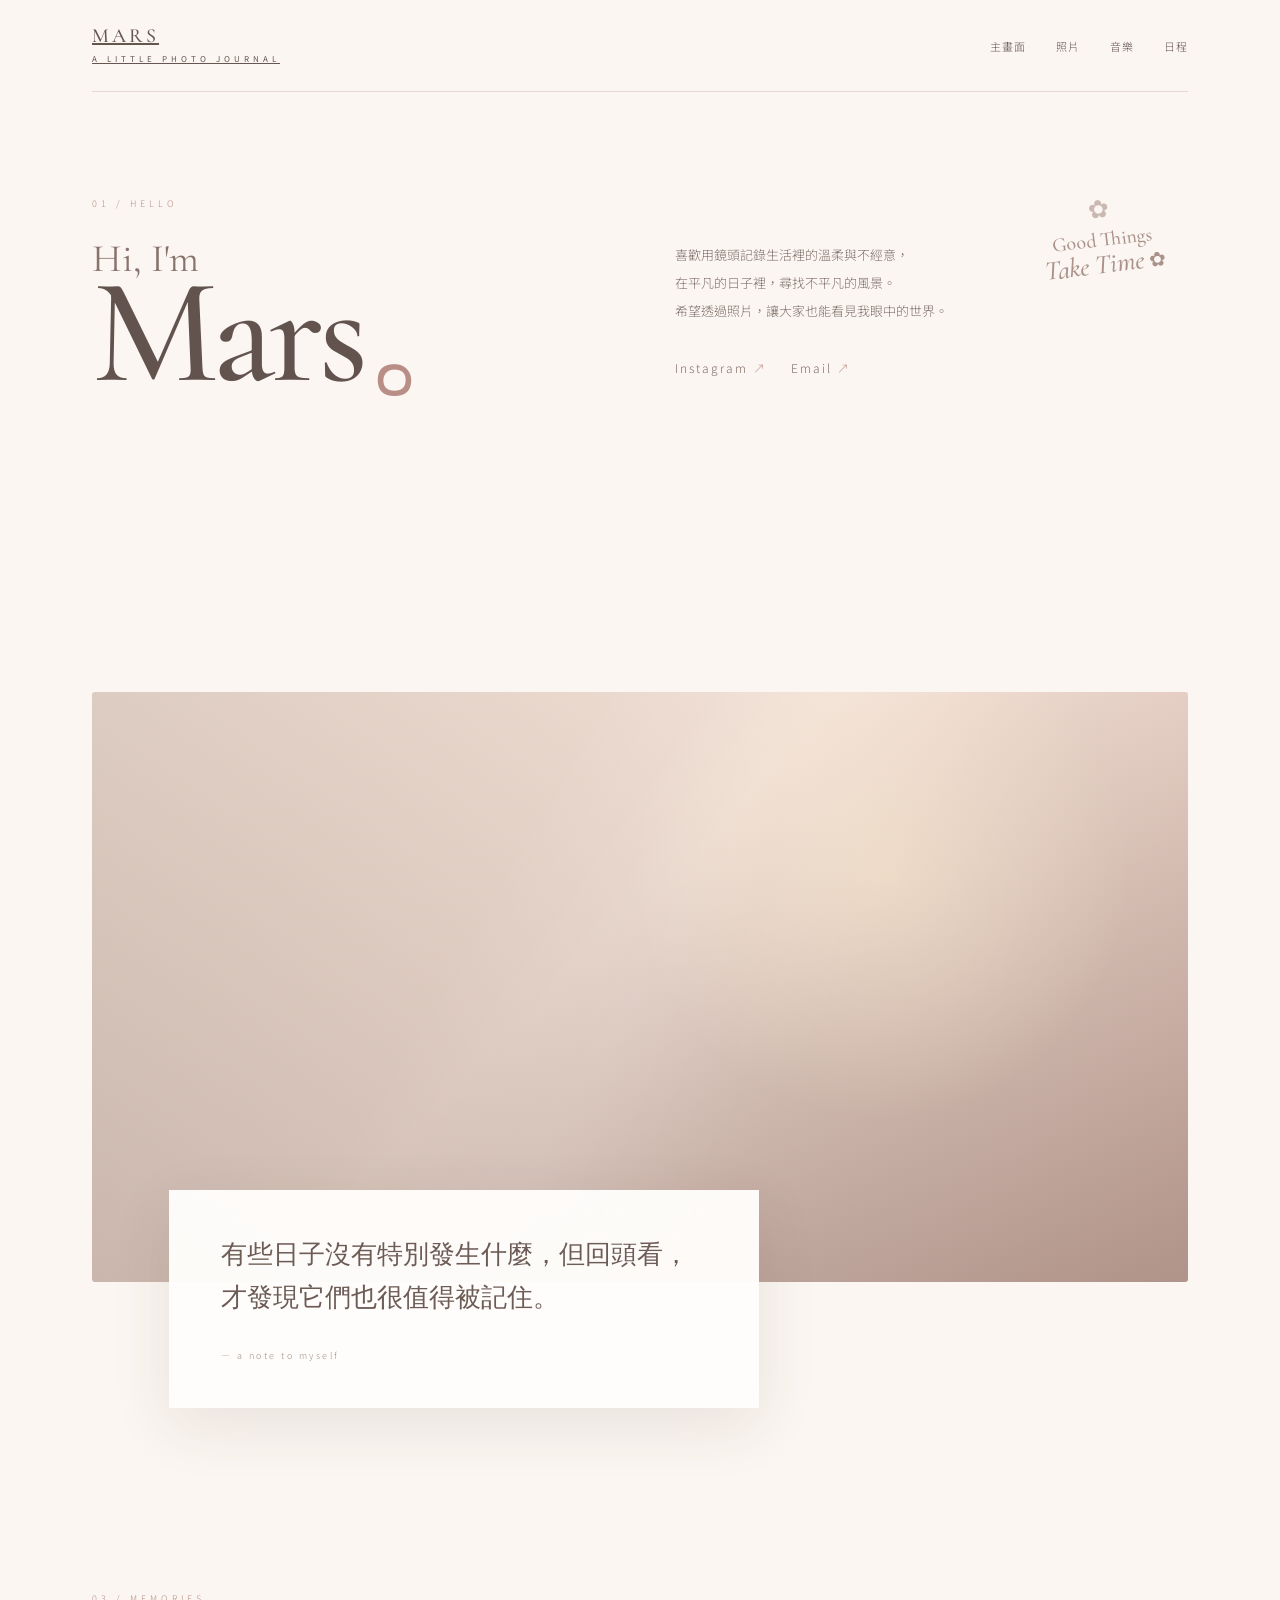
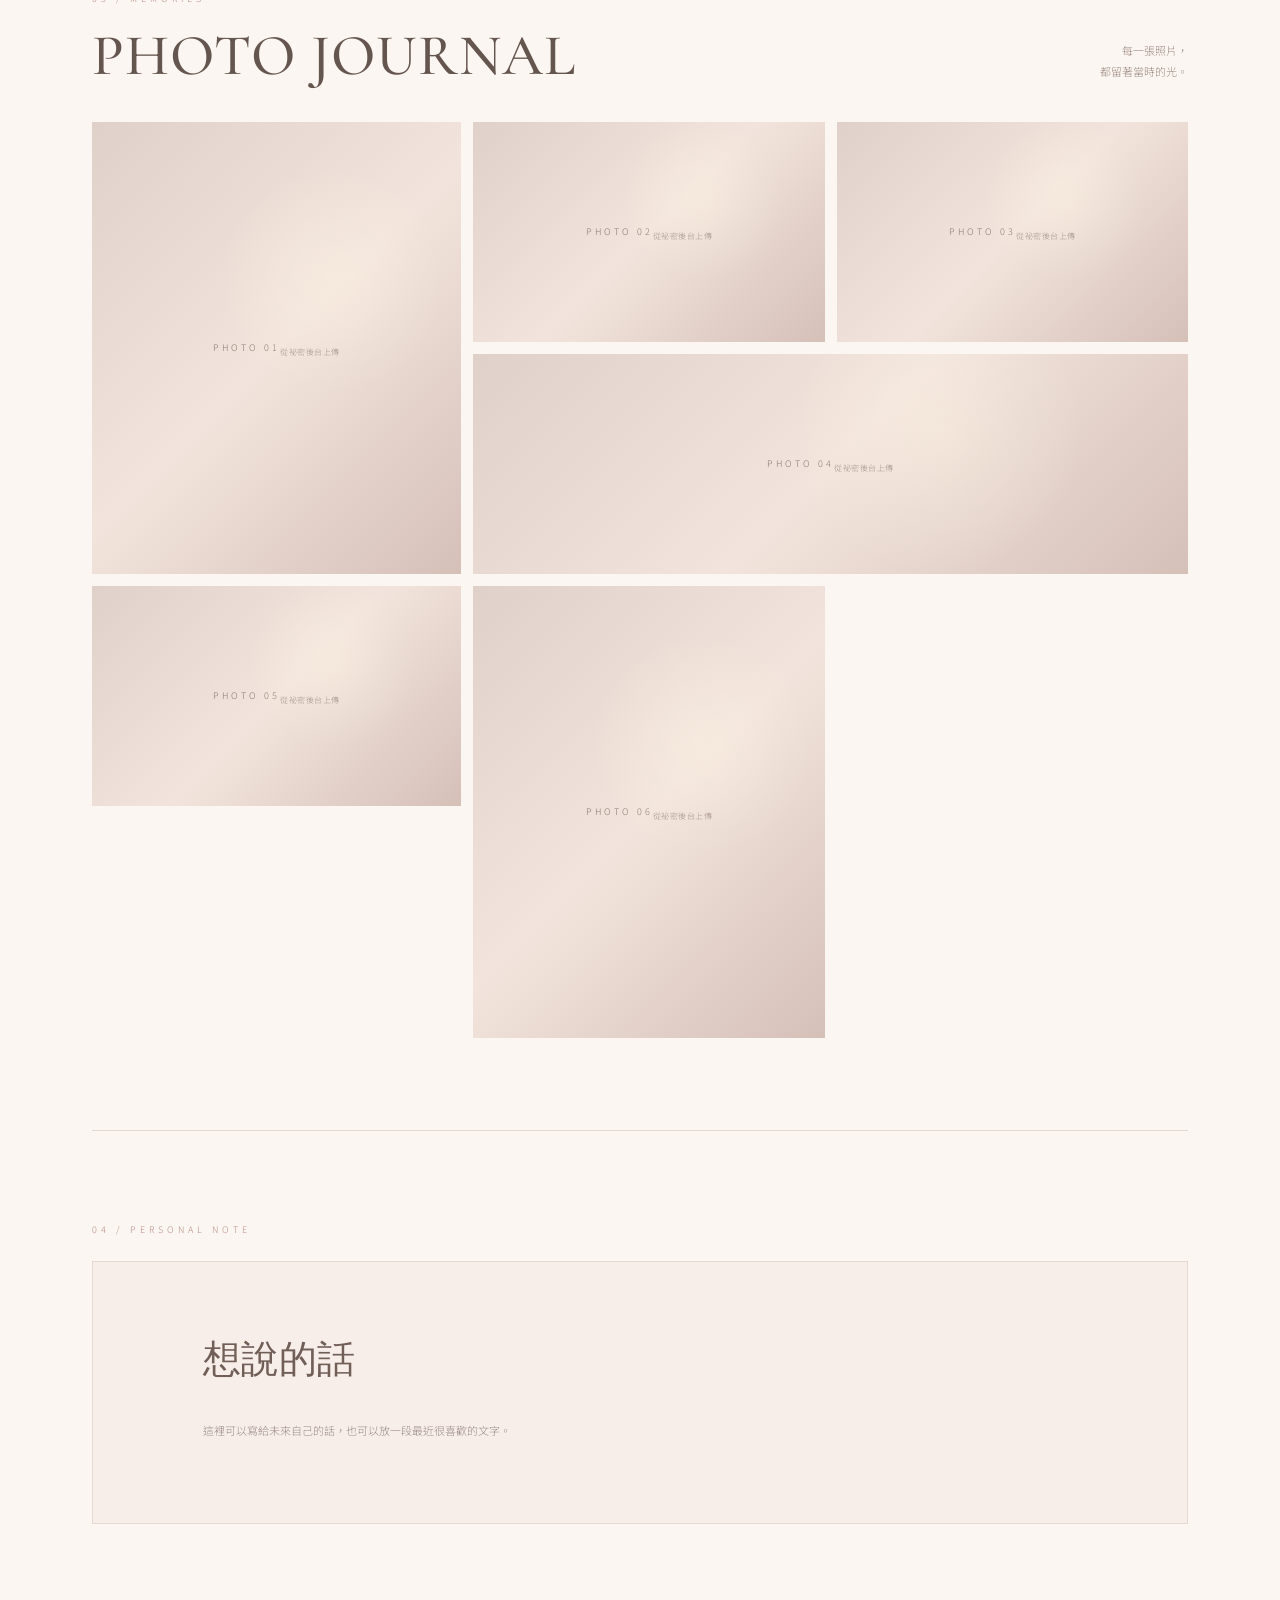
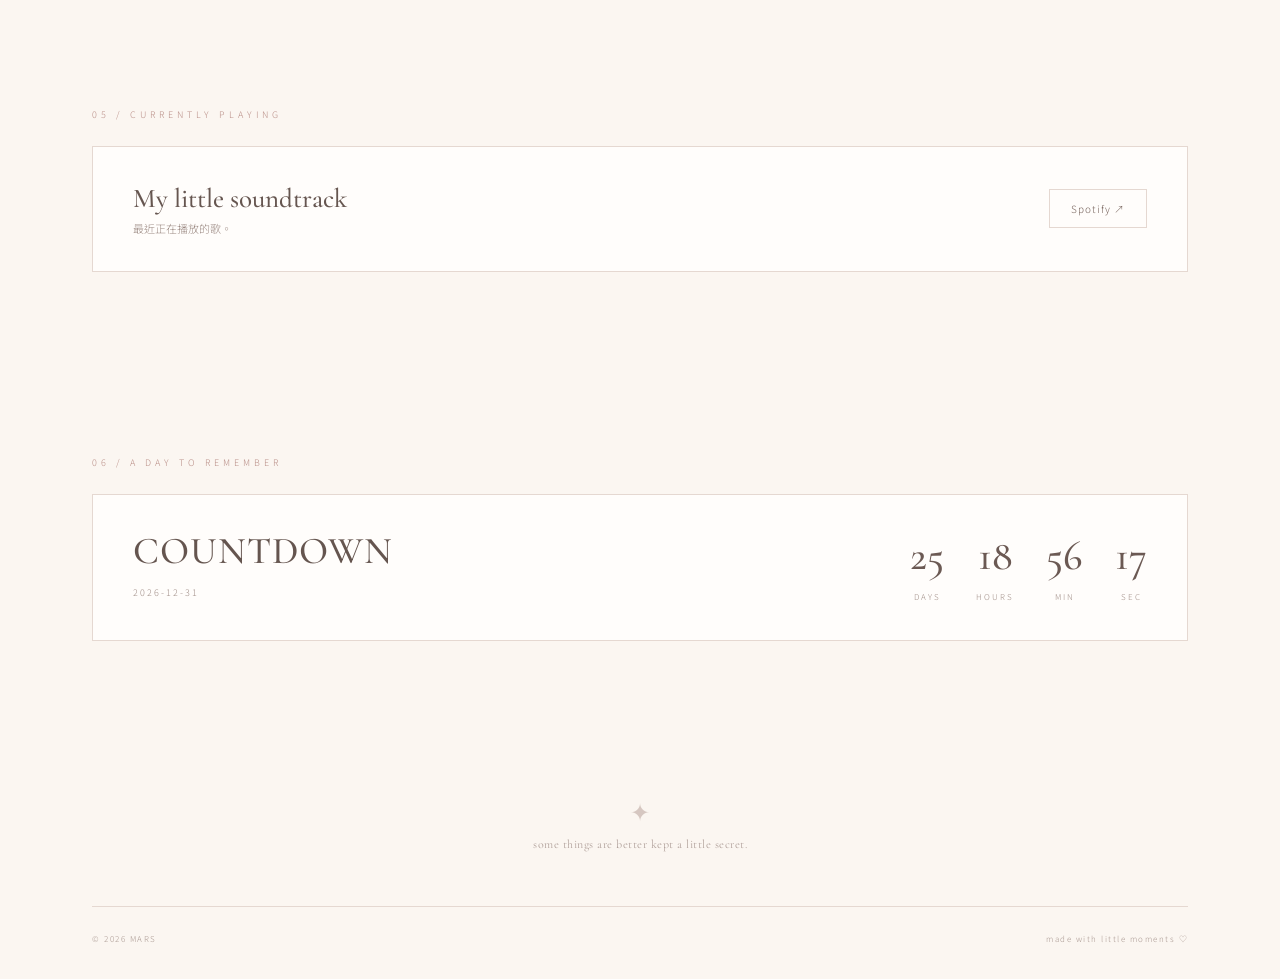
==== commit b97c31be: "照片改為原檔直接上傳，不再壓縮；單張上限改為 50MB，保留原始畫質與 EXIF。" ====
--- a/admin.html
+++ b/admin.html
@@ -1,14 +1,12 @@
-<!doctype html><html lang="zh-Hant"><head><meta charset="utf-8"><meta name="viewport" content="width=device-width,initial-scale=1"><title>Mars · Private Editor</title><style>:root{--bg:#fbf7f2;--paper:#fffdfb;--soft:#f6eee9;--ink:#5e514c;--rose:#b98e87;--line:#ded3cd;--danger:#b56f69}*{box-sizing:border-box}body{margin:0;background:var(--bg);color:var(--ink);font-family:Arial,'Noto Sans TC',sans-serif;font-weight:300}.page{max-width:900px;margin:auto;padding:0 22px 70px}header{min-height:88px;border-bottom:1px solid var(--line);display:flex;align-items:center;justify-content:space-between}.brand{font-size:19px;letter-spacing:3px}.brand small{display:block;margin-top:7px;font-size:8px;letter-spacing:3px}.back{color:var(--ink);text-decoration:none;font-size:11px}.hero{padding:55px 0 25px}.eyebrow{font-size:10px;letter-spacing:3px;color:var(--rose);margin-bottom:12px}h1{margin:0;font-size:64px;font-weight:400}h2{margin:0 0 20px;font-size:30px;font-weight:400}.sub{color:#9b8e88;font-size:12px;line-height:2}.status{padding:13px 16px;background:var(--soft);border:1px solid var(--line);font-size:11px;margin:20px 0}.section{margin:18px 0;padding:25px;background:var(--paper);border:1px solid var(--line)}.field{margin-bottom:16px}.field label{display:block;margin-bottom:6px;color:#9b8e88;font-size:9px;letter-spacing:1.5px}.field input,.field textarea{width:100%;padding:12px;border:1px solid var(--line);background:#fff;color:var(--ink);font:13px Arial,'Noto Sans TC',sans-serif;outline:0}.field textarea{min-height:105px;resize:vertical;line-height:1.7}.buttons{display:flex;gap:10px}.btn{padding:13px 22px;border:0;font-size:11px;letter-spacing:1px;cursor:pointer}.save{background:var(--ink);color:#fff}.logout{border:1px solid var(--line);background:transparent;color:var(--ink)}.message{min-height:20px;margin-top:12px;font-size:11px}.ok{color:#788a75}.err{color:var(--danger)}.upload{border:1px dashed #cdbab2;padding:20px;text-align:center;background:#fcf8f5;margin-bottom:18px}.upload input[type=file]{max-width:100%}.uploadHint{margin:8px 0 0;color:#9b8e88;font-size:9px;line-height:1.7}.photos{display:grid;grid-template-columns:repeat(3,1fr);gap:10px}.photoCard{border:1px solid var(--line);background:#fff;overflow:hidden}.photoCard img{width:100%;height:160px;object-fit:cover;display:block}.meta{padding:10px;font-size:9px;line-height:1.7;color:#8f807a}.meta b{font-weight:400;color:var(--ink)}footer{text-align:center;border-top:1px solid var(--line);padding-top:24px;margin-top:45px;color:#aaa;font-size:9px;letter-spacing:1px}@media(max-width:650px){.page{padding:0 16px 50px}.section{padding:20px}.buttons{flex-direction:column}.btn{width:100%}.photos{grid-template-columns:1fr 1fr}.photoCard img{height:125px}h1{font-size:54px}}</style></head><body><div class="page"><header><div class="brand">MARS<small>A LITTLE PHOTO JOURNAL · PRIVATE</small></div><a class="back" href="index.html">← 回到網站</a></header><section class="hero"><div class="eyebrow">PRIVATE AREA · V10</div><h1>Editor.</h1><p class="sub">前台看到的內容，都從這裡編輯。儲存後會同步到 Supabase，網站前台會自動更新。</p></section><div id="status" class="status"><strong>正在載入編輯器...</strong></div><main id="editor"><section class="section"><div class="eyebrow">01 / ABOUT</div><h2>網站基本資料</h2><div class="field"><label>NAME / 名稱</label><input id="name"></div><div class="field"><label>INTRO / 簡介</label><textarea id="intro"></textarea></div><div class="field"><label>INSTAGRAM / 前台顯示的 Instagram 連結</label><input id="instagram_url" type="url" placeholder="https://www.instagram.com/你的帳號/"></div><div class="field"><label>EMAIL / 前台顯示的 Email</label><input id="email" type="email" placeholder="your@email.com"></div></section><section class="section"><div class="eyebrow">02 / HERO & QUOTE</div><h2>主視覺與佳句</h2><div class="field"><label>HERO IMAGE URL / 主視覺網址</label><input id="hero_image" type="url"></div><div class="field"><label>QUOTE / 佳句</label><textarea id="quote"></textarea></div><div class="field"><label>QUOTE AUTHOR</label><input id="quote_author"></div></section><section class="section"><div class="eyebrow">03 / PERSONAL NOTE</div><h2>想說的話</h2><div class="field"><label>NOTE TITLE</label><input id="note_title"></div><div class="field"><label>NOTE TEXT</label><textarea id="note_text"></textarea></div><div class="field"><label>SMALL TEXT</label><textarea id="note_small"></textarea></div></section><section class="section"><div class="eyebrow">04 / MUSIC</div><h2>音樂</h2><div class="field"><label>MUSIC TITLE / 歌曲名稱（可留白，Spotify 會自動讀取）</label><input id="music_title"></div><div class="field"><label>MUSIC DESCRIPTION / 音樂介紹</label><textarea id="music_description"></textarea></div><div class="field"><label>SPOTIFY URL / 貼上 Spotify 連結後自動顯示歌曲與專輯圖片</label><input id="spotify_url" type="url" placeholder="https://open.spotify.com/track/..."></div></section><section class="section"><div class="eyebrow">05 / COUNTDOWN</div><h2>倒數日程</h2><div class="field"><label>COUNTDOWN DATE</label><input id="countdown_date" type="datetime-local"></div></section><section class="section"><div class="eyebrow">06 / PHOTOS</div><h2>照片</h2><div class="upload"><p style="font-size:11px">上傳後自動讀取 EXIF：相機、鏡頭、焦段、光圈、ISO、快門、拍攝日期。</p><input id="photoFile" type="file" accept="image/*"><input id="photoTitle" placeholder="照片標題（可留白）" style="margin-top:12px;padding:10px;width:100%;border:1px solid var(--line)"><p class="uploadHint">如果原始照片太大，系統會在手機上自動壓縮後再上傳；EXIF 仍會從原始照片讀取。</p><button id="uploadBtn" class="btn save" style="margin-top:12px">UPLOAD PHOTO</button><div id="uploadMsg" class="message"></div></div><div id="photos" class="photos"></div></section><section class="section"><div class="eyebrow">07 / SAVE</div><h2>儲存</h2><div class="buttons"><button id="saveBtn" class="btn save">SAVE CHANGES</button><button id="logoutBtn" class="btn logout">LOG OUT</button></div><div id="message" class="message"></div></section></main><footer>MARS · A LITTLE PHOTO JOURNAL · PRIVATE EDITOR</footer></div><script>
+<!doctype html><html lang="zh-Hant"><head><meta charset="utf-8"><meta name="viewport" content="width=device-width,initial-scale=1"><title>Mars · Private Editor</title><style>:root{--bg:#fbf7f2;--paper:#fffdfb;--soft:#f6eee9;--ink:#5e514c;--rose:#b98e87;--line:#ded3cd;--danger:#b56f69}*{box-sizing:border-box}body{margin:0;background:var(--bg);color:var(--ink);font-family:Arial,'Noto Sans TC',sans-serif;font-weight:300}.page{max-width:900px;margin:auto;padding:0 22px 70px}header{min-height:88px;border-bottom:1px solid var(--line);display:flex;align-items:center;justify-content:space-between}.brand{font-size:19px;letter-spacing:3px}.brand small{display:block;margin-top:7px;font-size:8px;letter-spacing:3px}.back{color:var(--ink);text-decoration:none;font-size:11px}.hero{padding:55px 0 25px}.eyebrow{font-size:10px;letter-spacing:3px;color:var(--rose);margin-bottom:12px}h1{margin:0;font-size:64px;font-weight:400}h2{margin:0 0 20px;font-size:30px;font-weight:400}.sub{color:#9b8e88;font-size:12px;line-height:2}.status{padding:13px 16px;background:var(--soft);border:1px solid var(--line);font-size:11px;margin:20px 0}.section{margin:18px 0;padding:25px;background:var(--paper);border:1px solid var(--line)}.field{margin-bottom:16px}.field label{display:block;margin-bottom:6px;color:#9b8e88;font-size:9px;letter-spacing:1.5px}.field input,.field textarea{width:100%;padding:12px;border:1px solid var(--line);background:#fff;color:var(--ink);font:13px Arial,'Noto Sans TC',sans-serif;outline:0}.field textarea{min-height:105px;resize:vertical;line-height:1.7}.buttons{display:flex;gap:10px}.btn{padding:13px 22px;border:0;font-size:11px;letter-spacing:1px;cursor:pointer}.save{background:var(--ink);color:#fff}.logout{border:1px solid var(--line);background:transparent;color:var(--ink)}.message{min-height:20px;margin-top:12px;font-size:11px}.ok{color:#788a75}.err{color:var(--danger)}.upload{border:1px dashed #cdbab2;padding:20px;text-align:center;background:#fcf8f5;margin-bottom:18px}.upload input[type=file]{max-width:100%}.uploadHint{margin:8px 0 0;color:#9b8e88;font-size:9px;line-height:1.7}.photos{display:grid;grid-template-columns:repeat(3,1fr);gap:10px}.photoCard{border:1px solid var(--line);background:#fff;overflow:hidden}.photoCard img{width:100%;height:160px;object-fit:cover;display:block}.meta{padding:10px;font-size:9px;line-height:1.7;color:#8f807a}.meta b{font-weight:400;color:var(--ink)}footer{text-align:center;border-top:1px solid var(--line);padding-top:24px;margin-top:45px;color:#aaa;font-size:9px;letter-spacing:1px}@media(max-width:650px){.page{padding:0 16px 50px}.section{padding:20px}.buttons{flex-direction:column}.btn{width:100%}.photos{grid-template-columns:1fr 1fr}.photoCard img{height:125px}h1{font-size:54px}}</style></head><body><div class="page"><header><div class="brand">MARS<small>A LITTLE PHOTO JOURNAL · PRIVATE</small></div><a class="back" href="index.html">← 回到網站</a></header><section class="hero"><div class="eyebrow">PRIVATE AREA · V10</div><h1>Editor.</h1><p class="sub">前台看到的內容，都從這裡編輯。儲存後會同步到 Supabase，網站前台會自動更新。</p></section><div id="status" class="status"><strong>正在載入編輯器...</strong></div><main id="editor"><section class="section"><div class="eyebrow">01 / ABOUT</div><h2>網站基本資料</h2><div class="field"><label>NAME / 名稱</label><input id="name"></div><div class="field"><label>INTRO / 簡介</label><textarea id="intro"></textarea></div><div class="field"><label>INSTAGRAM / 前台顯示的 Instagram 連結</label><input id="instagram_url" type="url" placeholder="https://www.instagram.com/你的帳號/"></div><div class="field"><label>EMAIL / 前台顯示的 Email</label><input id="email" type="email" placeholder="your@email.com"></div></section><section class="section"><div class="eyebrow">02 / HERO & QUOTE</div><h2>主視覺與佳句</h2><div class="field"><label>HERO IMAGE URL / 主視覺網址</label><input id="hero_image" type="url"></div><div class="field"><label>QUOTE / 佳句</label><textarea id="quote"></textarea></div><div class="field"><label>QUOTE AUTHOR</label><input id="quote_author"></div></section><section class="section"><div class="eyebrow">03 / PERSONAL NOTE</div><h2>想說的話</h2><div class="field"><label>NOTE TITLE</label><input id="note_title"></div><div class="field"><label>NOTE TEXT</label><textarea id="note_text"></textarea></div><div class="field"><label>SMALL TEXT</label><textarea id="note_small"></textarea></div></section><section class="section"><div class="eyebrow">04 / MUSIC</div><h2>音樂</h2><div class="field"><label>MUSIC TITLE / 歌曲名稱（可留白，Spotify 會自動讀取）</label><input id="music_title"></div><div class="field"><label>MUSIC DESCRIPTION / 音樂介紹</label><textarea id="music_description"></textarea></div><div class="field"><label>SPOTIFY URL / 貼上 Spotify 連結後自動顯示歌曲與專輯圖片</label><input id="spotify_url" type="url" placeholder="https://open.spotify.com/track/..."></div></section><section class="section"><div class="eyebrow">05 / COUNTDOWN</div><h2>倒數日程</h2><div class="field"><label>COUNTDOWN DATE</label><input id="countdown_date" type="datetime-local"></div></section><section class="section"><div class="eyebrow">06 / PHOTOS</div><h2>照片</h2><div class="upload"><p style="font-size:11px">上傳後自動讀取 EXIF：相機、鏡頭、焦段、光圈、ISO、快門、拍攝日期。</p><input id="photoFile" type="file" accept="image/*"><input id="photoTitle" placeholder="照片標題（可留白）" style="margin-top:12px;padding:10px;width:100%;border:1px solid var(--line)"><p class="uploadHint">不會壓縮照片。相機原檔會直接上傳，並保留原始畫質與 EXIF。後端單張照片上限目前為 50MB。</p><button id="uploadBtn" class="btn save" style="margin-top:12px">UPLOAD PHOTO</button><div id="uploadMsg" class="message"></div></div><div id="photos" class="photos"></div></section><section class="section"><div class="eyebrow">07 / SAVE</div><h2>儲存</h2><div class="buttons"><button id="saveBtn" class="btn save">SAVE CHANGES</button><button id="logoutBtn" class="btn logout">LOG OUT</button></div><div id="message" class="message"></div></section></main><footer>MARS · A LITTLE PHOTO JOURNAL · PRIVATE EDITOR</footer></div><script>
 const API='https://roynzxilxumfzzuezelg.supabase.co/functions/v1/admin-api-v8';const $=id=>document.getElementById(id);const token=()=>sessionStorage.getItem('admin_token');const fields=['name','intro','instagram_url','email','hero_image','quote','quote_author','note_title','note_text','note_small','music_title','music_description','spotify_url','countdown_date'];
 async function api(action,extra={}){const r=await fetch(API,{method:'POST',headers:{'Content-Type':'application/json'},body:JSON.stringify({action,token:token(),...extra})});let j={};try{j=await r.json()}catch{}return{r,j}}
-function kick(){sessionStorage.clear();location.href='index.html'}
-function setDateValue(v){const e=$('countdown_date');if(!e)return;e.value=v?String(v).slice(0,16):''}
+function kick(){sessionStorage.clear();location.href='index.html'} function setDateValue(v){const e=$('countdown_date');if(!e)return;e.value=v?String(v).slice(0,16):''}
 async function load(){if(!token()){location.href='index.html';return}try{const {r,j}=await api('get');if(r.status===401){$('status').innerHTML='<strong>登入已失效。</strong>';setTimeout(kick,700);return}if(!r.ok||!j.ok)throw Error(j.detail||j.error||`HTTP ${r.status}`);const c=j.content||{};fields.forEach(k=>{if(k==='countdown_date')setDateValue(c[k]);else if($(k))$(k).value=c[k]??''});$('status').innerHTML='<strong>✓ 已連線</strong>　Instagram、Email、音樂、照片等欄位都會同步到前台。儲存後回到前台重新整理即可看到。';renderPhotos(j.photos||[])}catch(e){$('status').innerHTML='<strong>載入失敗：</strong> '+e.message}}
 function esc(v){return String(v??'').replace(/[&<>"']/g,m=>({'&':'&amp;','<':'&lt;','>':'&gt;','"':'&quot;',"'":'&#39;'}[m]))}
 function renderPhotos(list){$('photos').innerHTML=list.length?list.map(p=>`<div class="photoCard"><img src="${esc(p.image_url)}"><div class="meta"><b>${esc(p.title||'未命名照片')}</b><br>${esc(p.camera||'')}<br>${esc(p.lens||'')} · ${esc(p.focal_length||'')} · ${esc(p.aperture||'')}<br>ISO ${esc(p.iso||'')} · ${esc(p.shutter_speed||'')}<br>${esc(p.taken_at||'')}<br><button class="del" data-id="${esc(p.id)}" style="margin-top:7px;padding:5px 8px;border:1px solid #ded3cd;background:#fff">DELETE</button></div></div>`).join(''):'<div style="font-size:11px;color:#a09089;grid-column:1/-1">目前沒有照片。</div>';document.querySelectorAll('.del').forEach(b=>b.onclick=()=>deletePhoto(b.dataset.id))}
 $('saveBtn').onclick=async()=>{const content={};fields.forEach(k=>content[k]=$(k)?.value||'');$('message').textContent='儲存中...';try{const {r,j}=await api('save',{content});if(r.status===401){kick();return}if(!r.ok||!j.ok)throw Error(j.detail||j.error||'save_error');$('message').textContent='✓ 已儲存！前台現在會讀取最新資料。';$('message').className='message ok'}catch(e){$('message').textContent='儲存失敗：'+e.message;$('message').className='message err'}};
 $('logoutBtn').onclick=async()=>{try{await api('logout')}finally{kick()}};
-async function compressImage(file,maxBytes=12*1024*1024){if(file.size<=maxBytes)return file;const bitmap=await createImageBitmap(file);let maxSide=Math.max(bitmap.width,bitmap.height);let quality=.88;const canvas=document.createElement('canvas');while(true){const scale=Math.min(1,2400/maxSide);canvas.width=Math.max(1,Math.round(bitmap.width*scale));canvas.height=Math.max(1,Math.round(bitmap.height*scale));const blob=await new Promise(resolve=>canvas.toBlob(resolve,'image/jpeg',quality));if(blob&&blob.size<=maxBytes)return new File([blob],file.name.replace(/\.[^.]+$/i,'.jpg'),{type:'image/jpeg',lastModified:Date.now()});if(quality>.62){quality-=.07;continue}maxSide*=.82;if(maxSide<1200)throw Error('照片壓縮後仍太大，請換一張照片。')}}
-$('uploadBtn').onclick=async()=>{const original=$('photoFile').files[0];if(!original){$('uploadMsg').textContent='請先選擇照片。';return}const title=$('photoTitle').value;$('uploadBtn').disabled=true;$('uploadMsg').textContent=original.size>12*1024*1024?'照片較大，正在手機上自動壓縮...':'上傳中，正在自動讀取 EXIF...';try{const uploadFile=await compressImage(original);const form=new FormData();form.append('token',token());form.append('file',uploadFile);if(uploadFile!==original)form.append('exifFile',original);form.append('title',title);$('uploadMsg').textContent=uploadFile!==original?'壓縮完成，正在上傳並保留原始 EXIF...':'上傳中，正在自動讀取 EXIF...';const r=await fetch(API,{method:'POST',body:form});const j=await r.json();if(r.status===401){kick();return}if(!r.ok||!j.ok)throw Error(j.detail||j.error||'upload_error');$('uploadMsg').textContent='✓ 照片已上傳，EXIF 已自動儲存。';$('uploadMsg').className='message ok';$('photoFile').value='';$('photoTitle').value='';const x=await api('get');renderPhotos(x.j?.photos||[])}catch(e){$('uploadMsg').textContent='上傳失敗：'+e.message;$('uploadMsg').className='message err'}finally{$('uploadBtn').disabled=false}};
+$('uploadBtn').onclick=async()=>{const file=$('photoFile').files[0];if(!file){$('uploadMsg').textContent='請先選擇照片。';return}if(file.size>50*1024*1024){$('uploadMsg').textContent='這張照片超過 50MB，請選擇更小的原始檔。';$('uploadMsg').className='message err';return}const title=$('photoTitle').value;$('uploadBtn').disabled=true;$('uploadMsg').textContent='原檔上傳中，正在讀取 EXIF...';try{const form=new FormData();form.append('token',token());form.append('file',file);form.append('title',title);const r=await fetch(API,{method:'POST',body:form});const j=await r.json();if(r.status===401){kick();return}if(!r.ok||!j.ok)throw Error(j.detail||j.error||'upload_error');$('uploadMsg').textContent='✓ 原始照片已上傳，沒有壓縮，EXIF 已自動儲存。';$('uploadMsg').className='message ok';$('photoFile').value='';$('photoTitle').value='';const x=await api('get');renderPhotos(x.j?.photos||[])}catch(e){$('uploadMsg').textContent='上傳失敗：'+e.message;$('uploadMsg').className='message err'}finally{$('uploadBtn').disabled=false}};
 async function deletePhoto(id){if(!confirm('確定刪除這張照片？'))return;const {r,j}=await api('delete_photo',{id});if(r.status===401){kick();return}if(!r.ok||!j.ok){alert(j.detail||j.error||'刪除失敗');return}const x=await api('get');renderPhotos(x.j?.photos||[])}load();
 </script></body></html>
